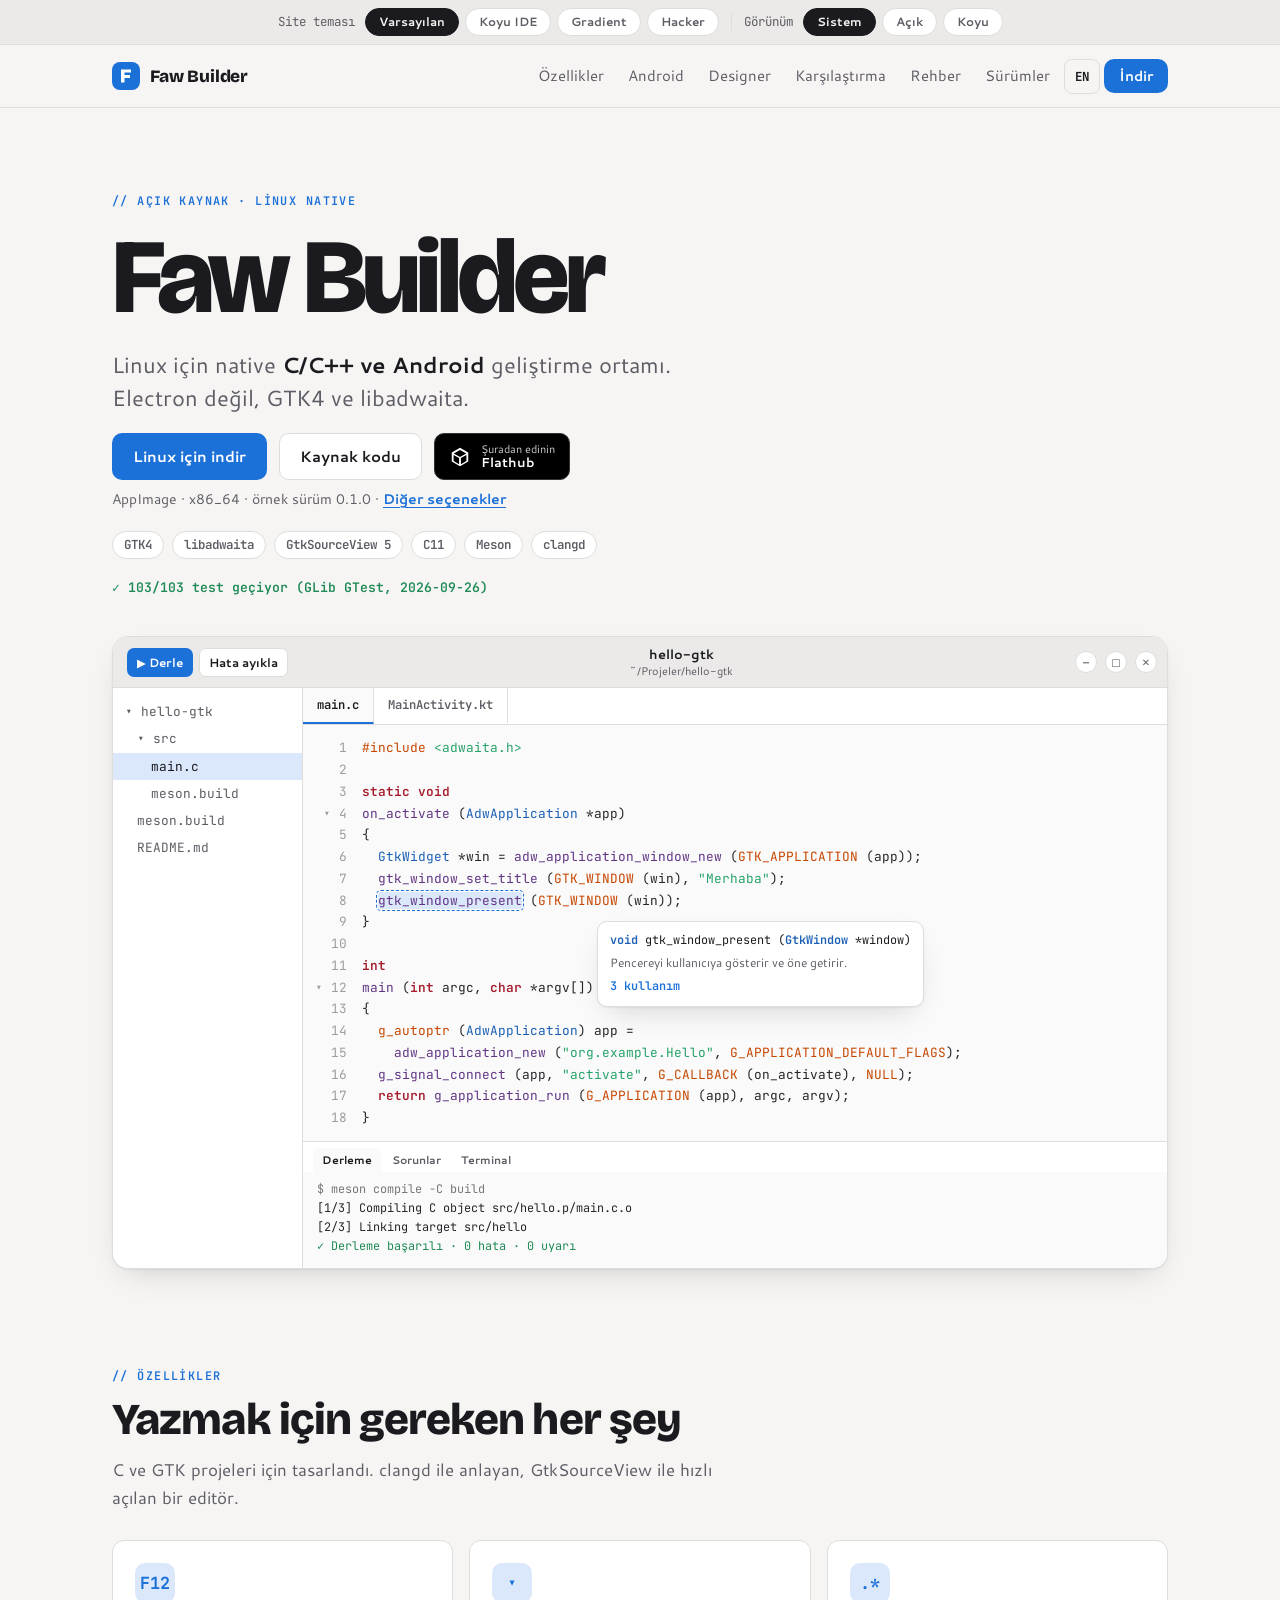
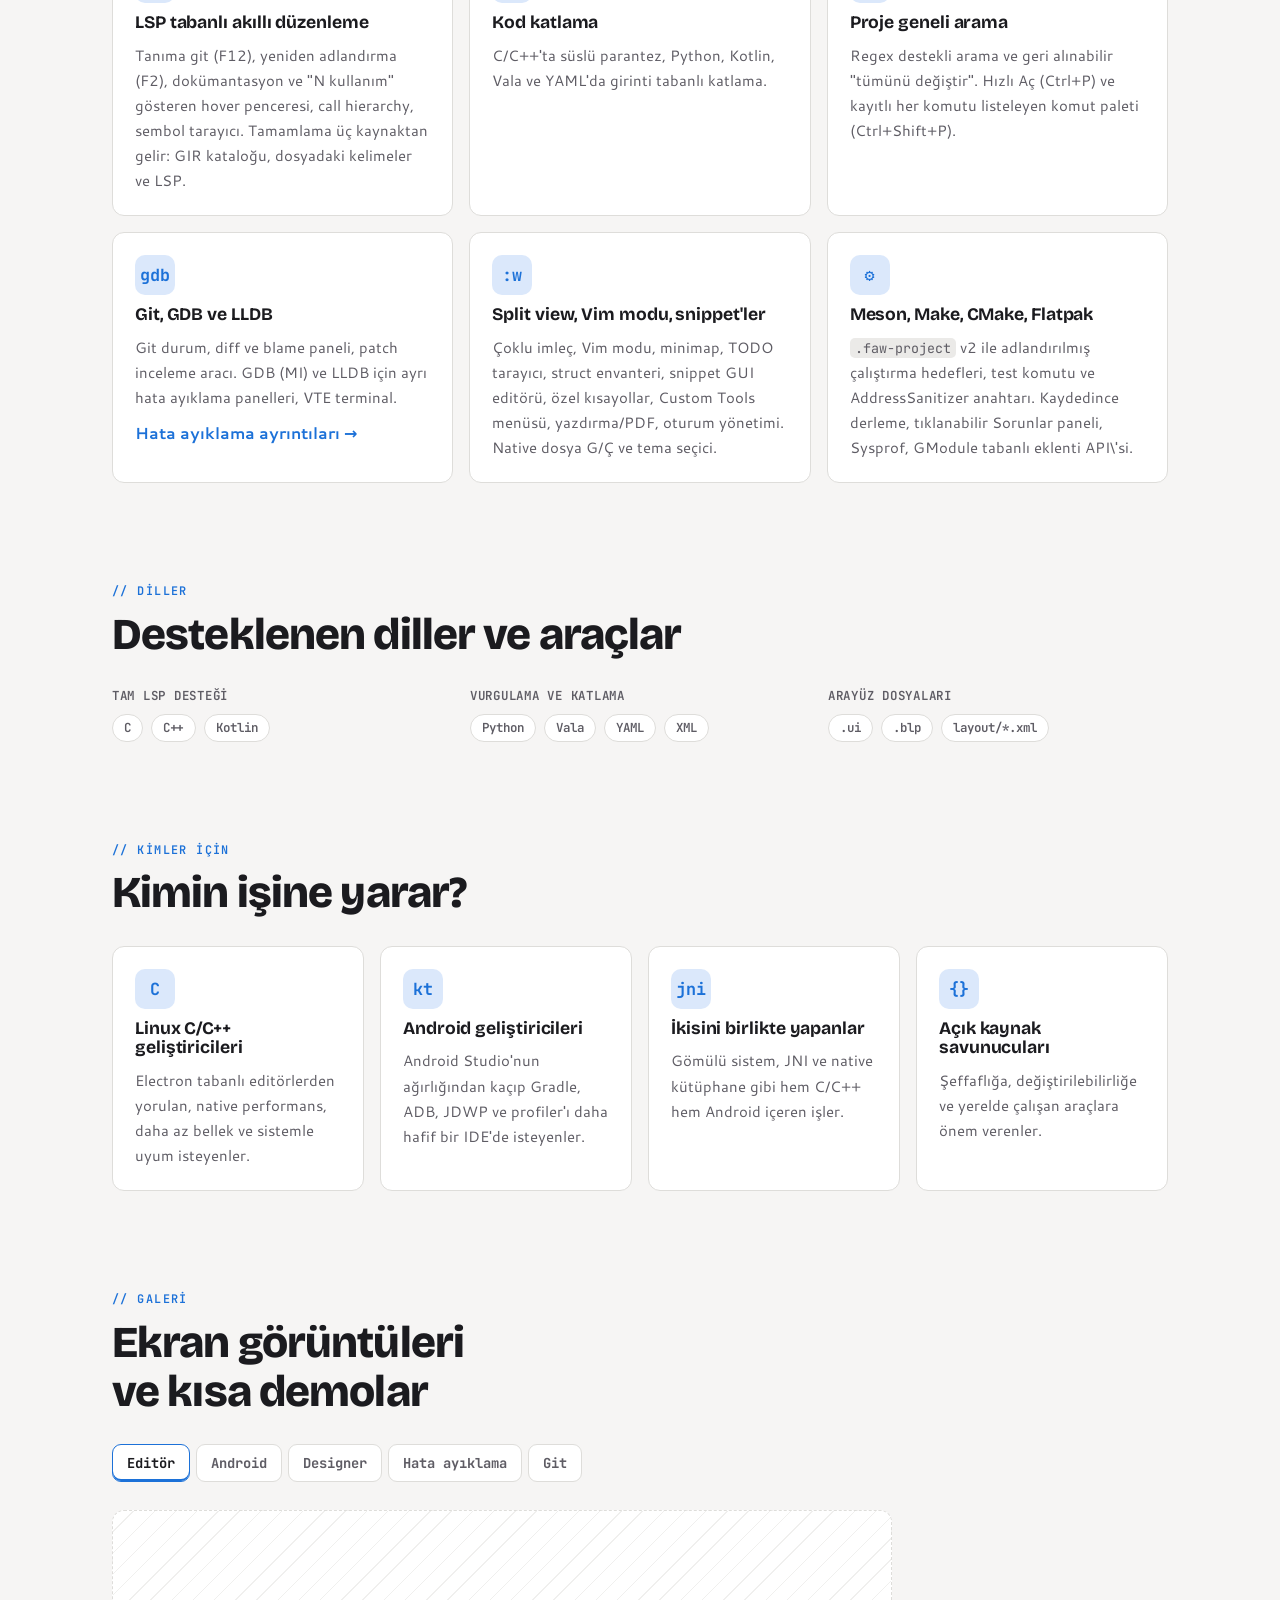
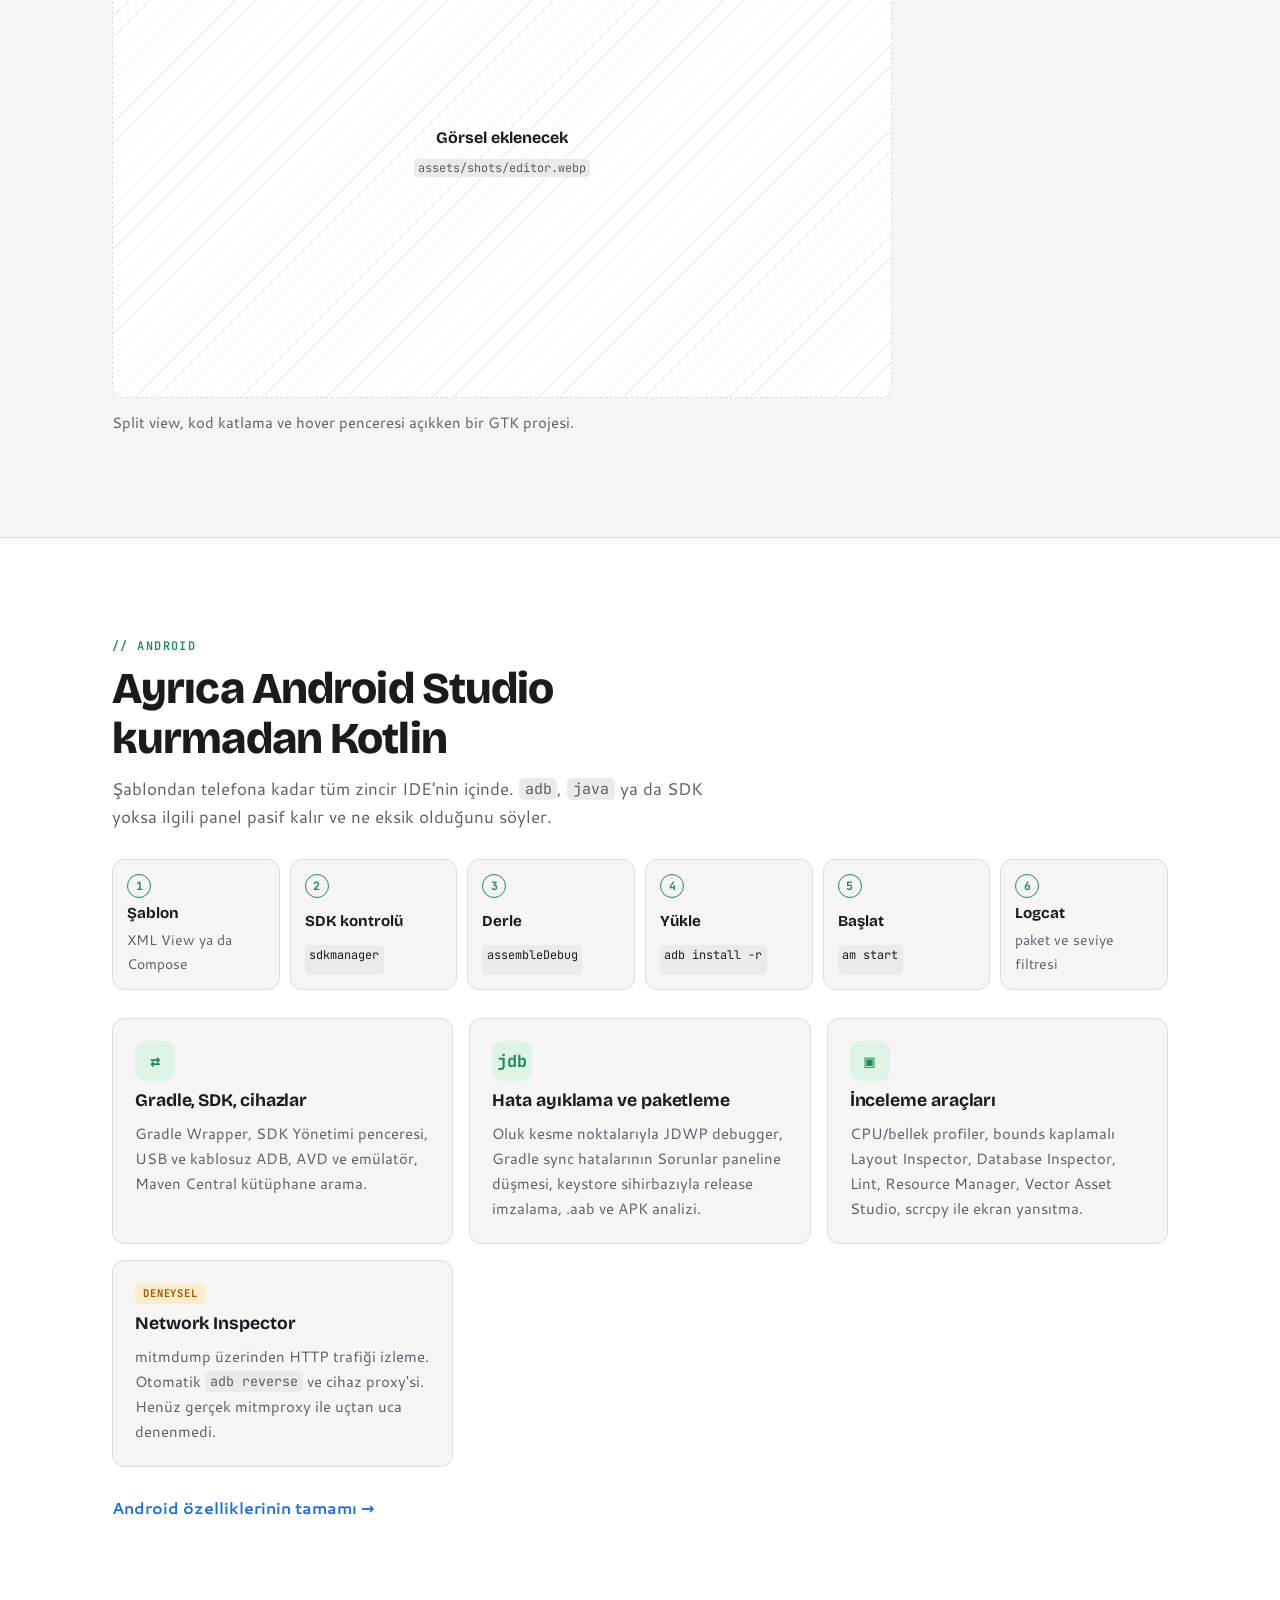
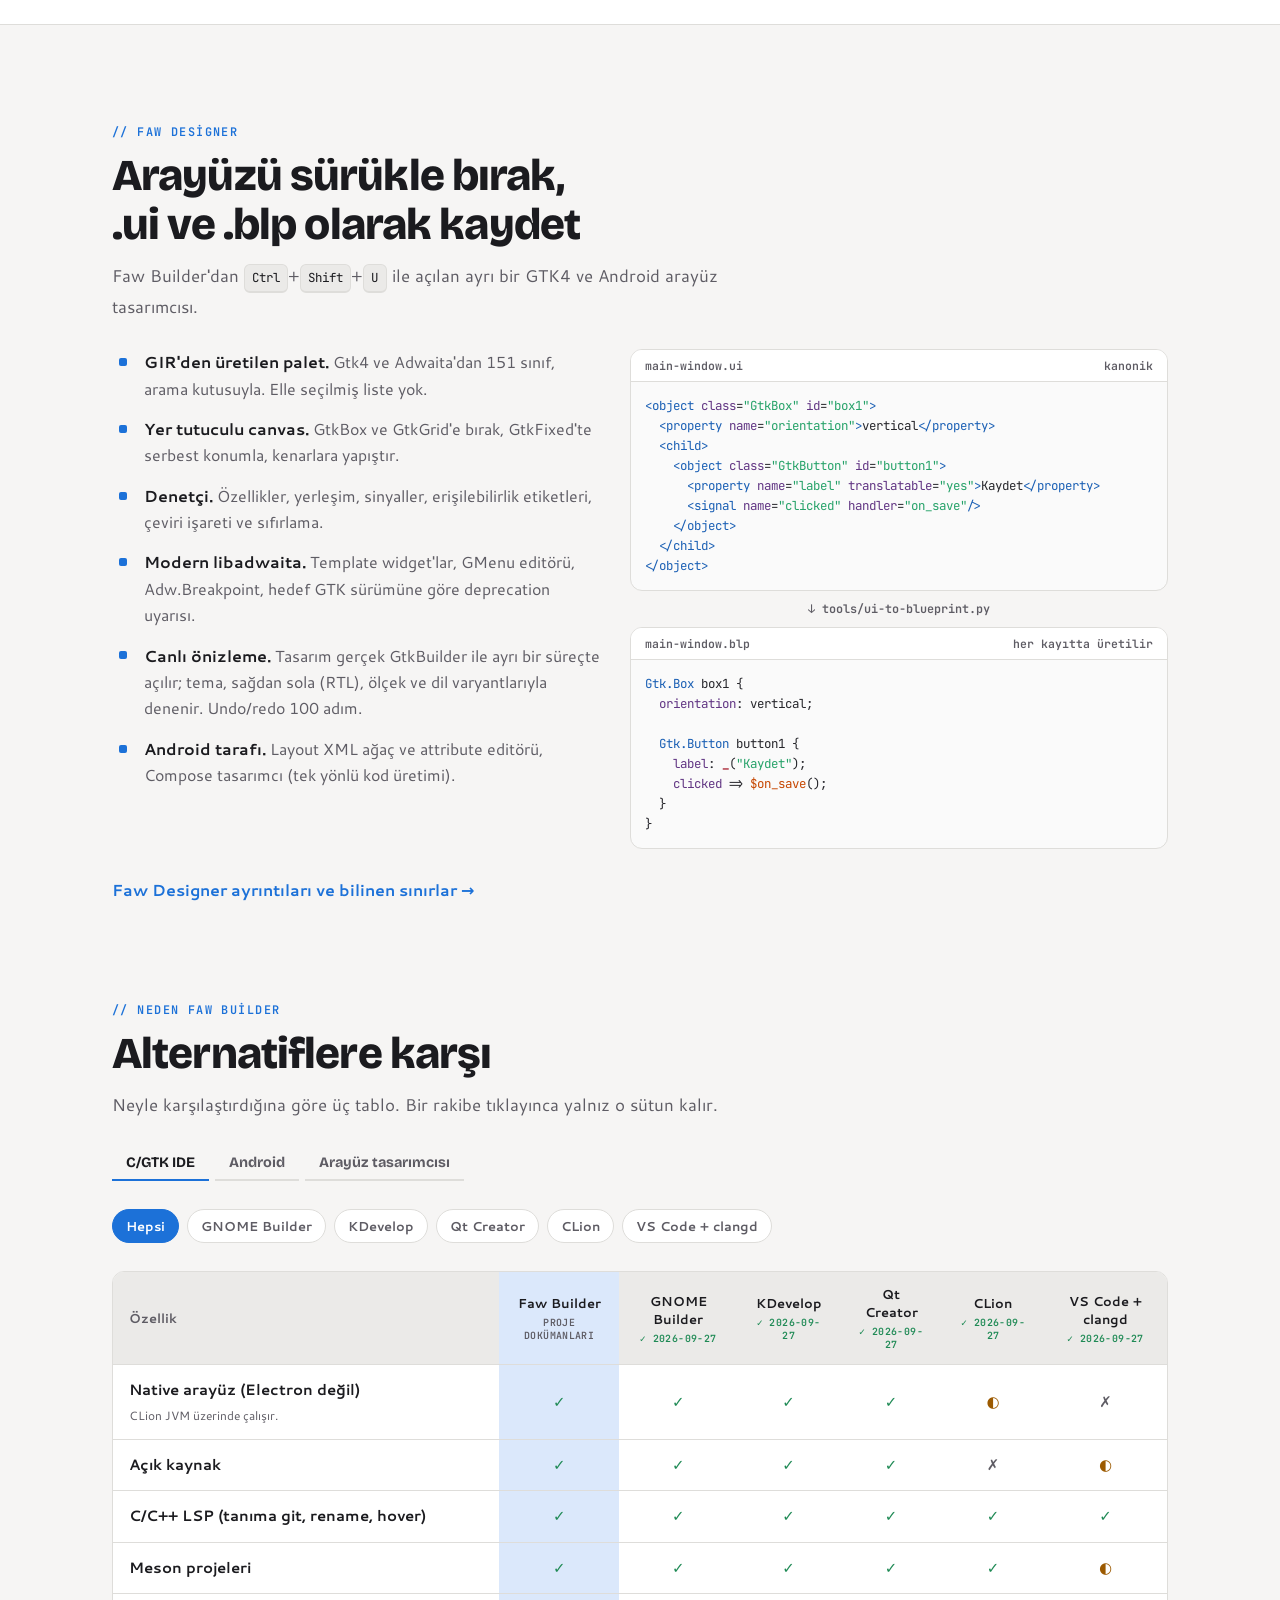
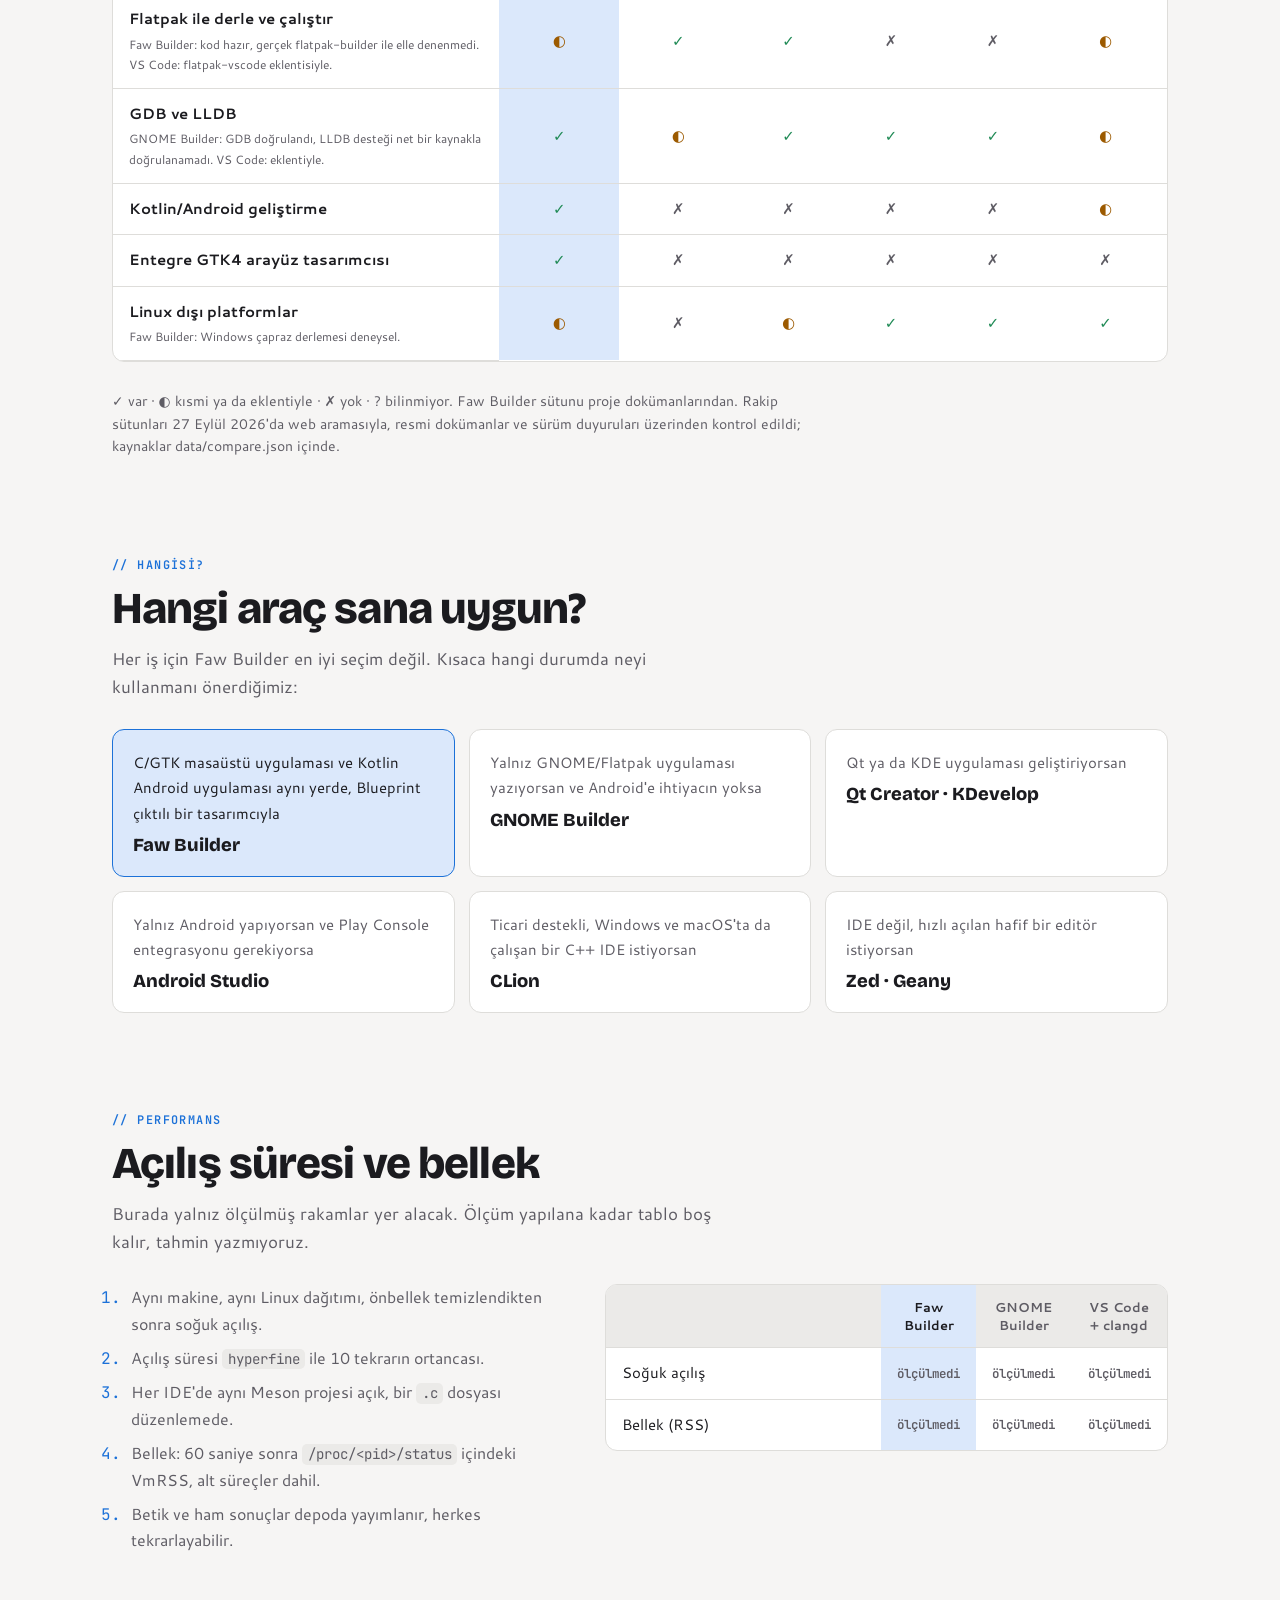
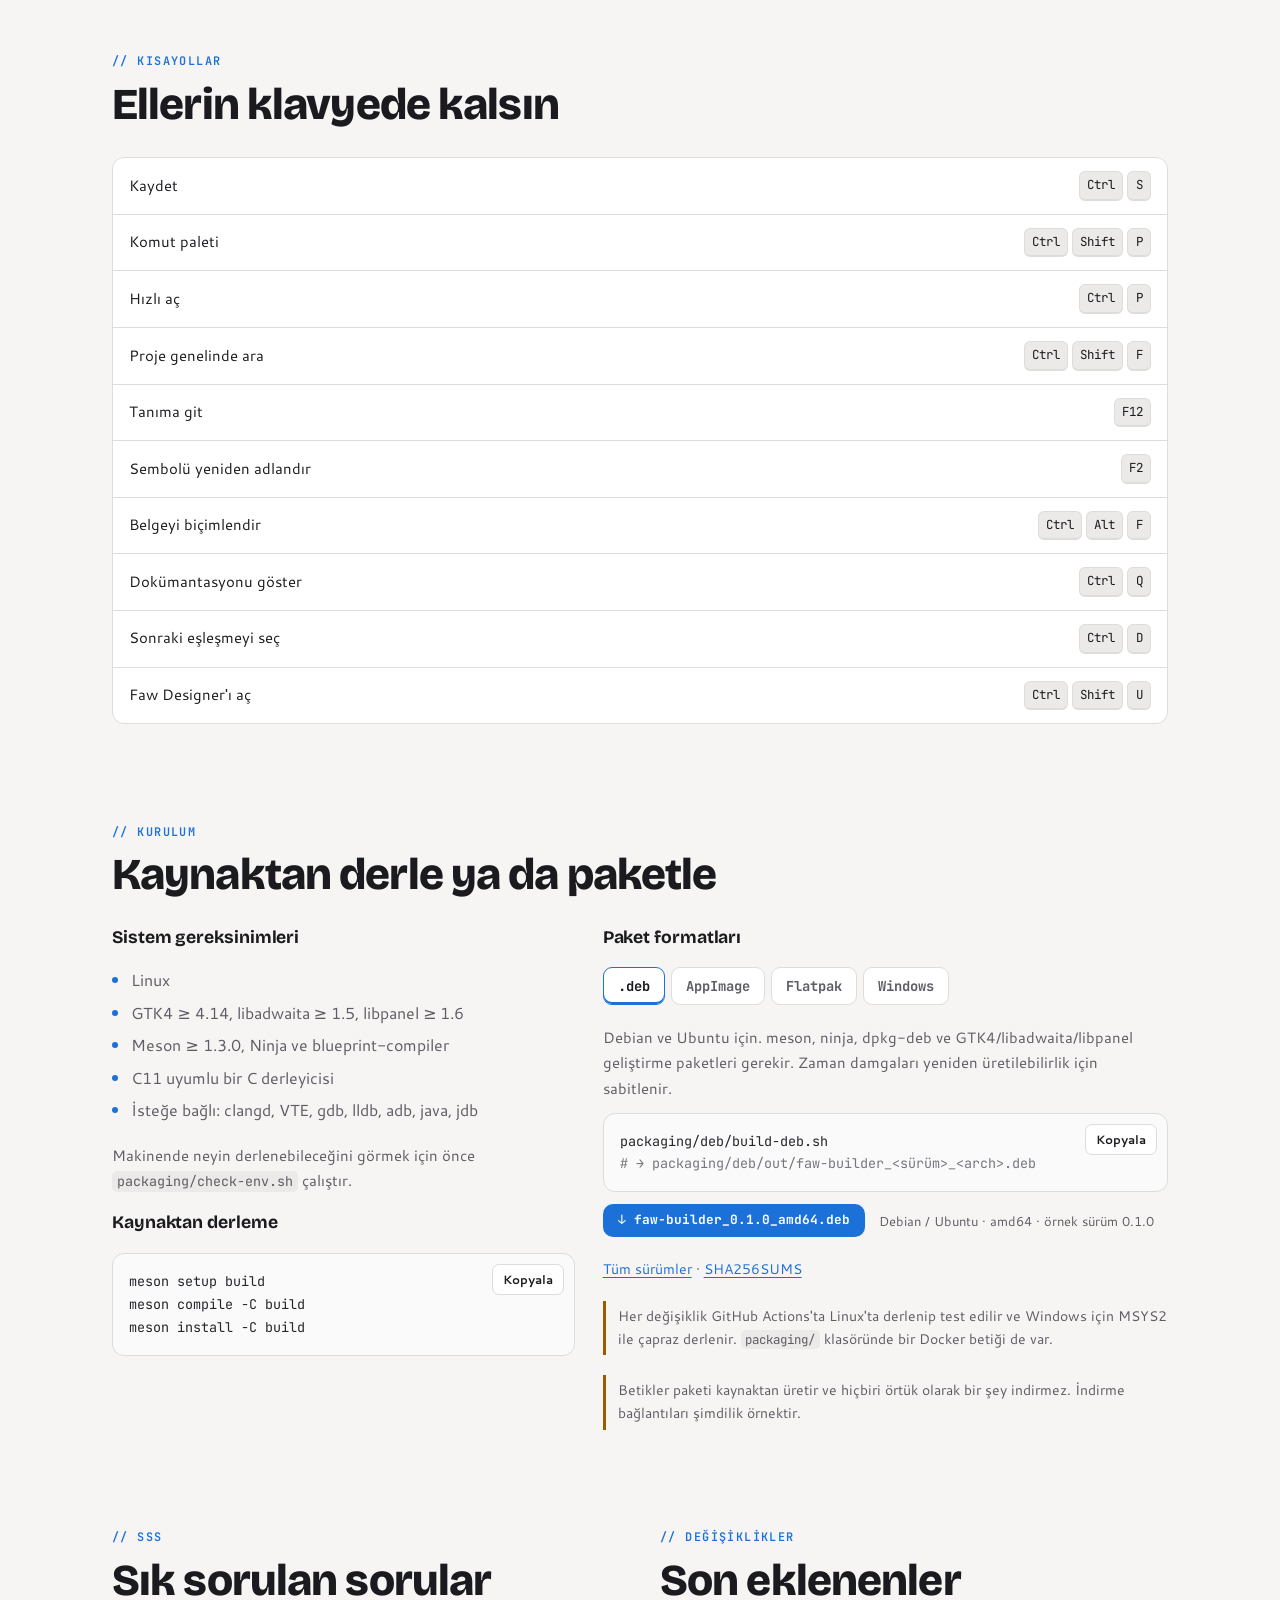
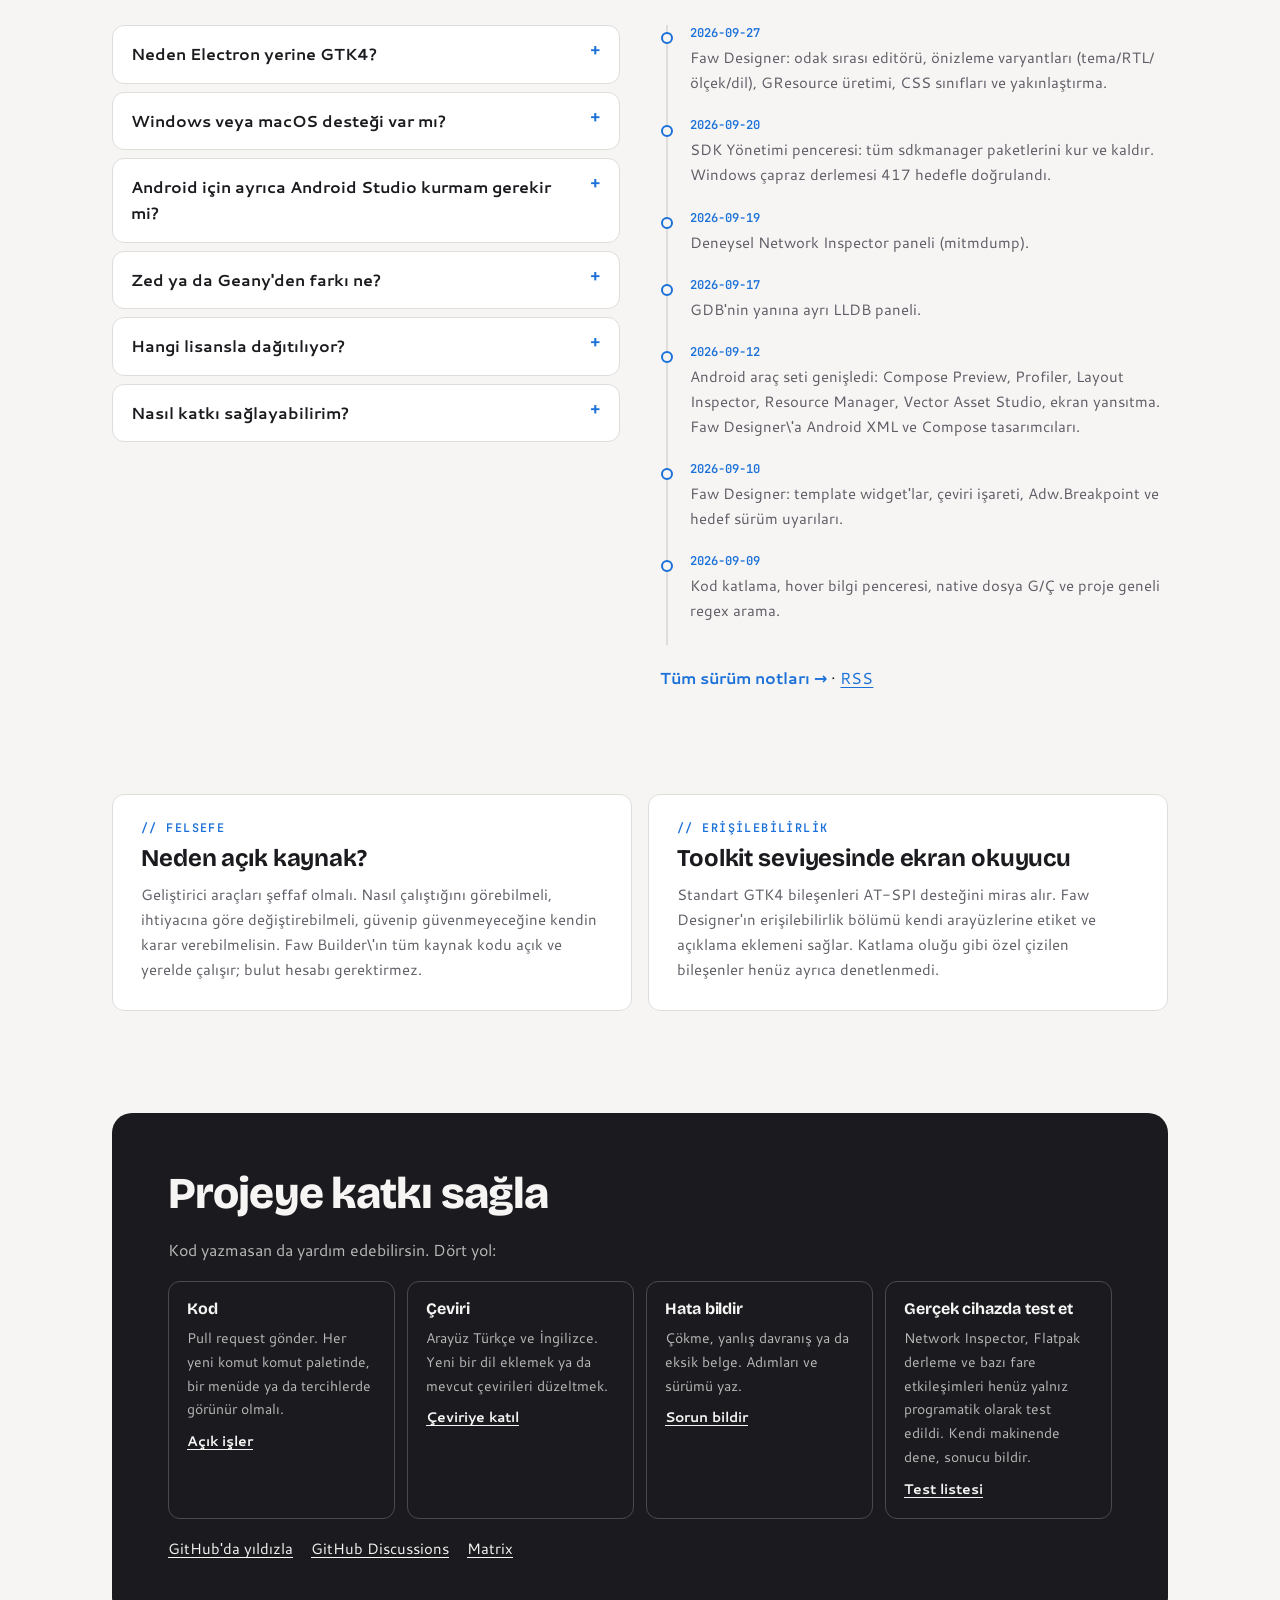
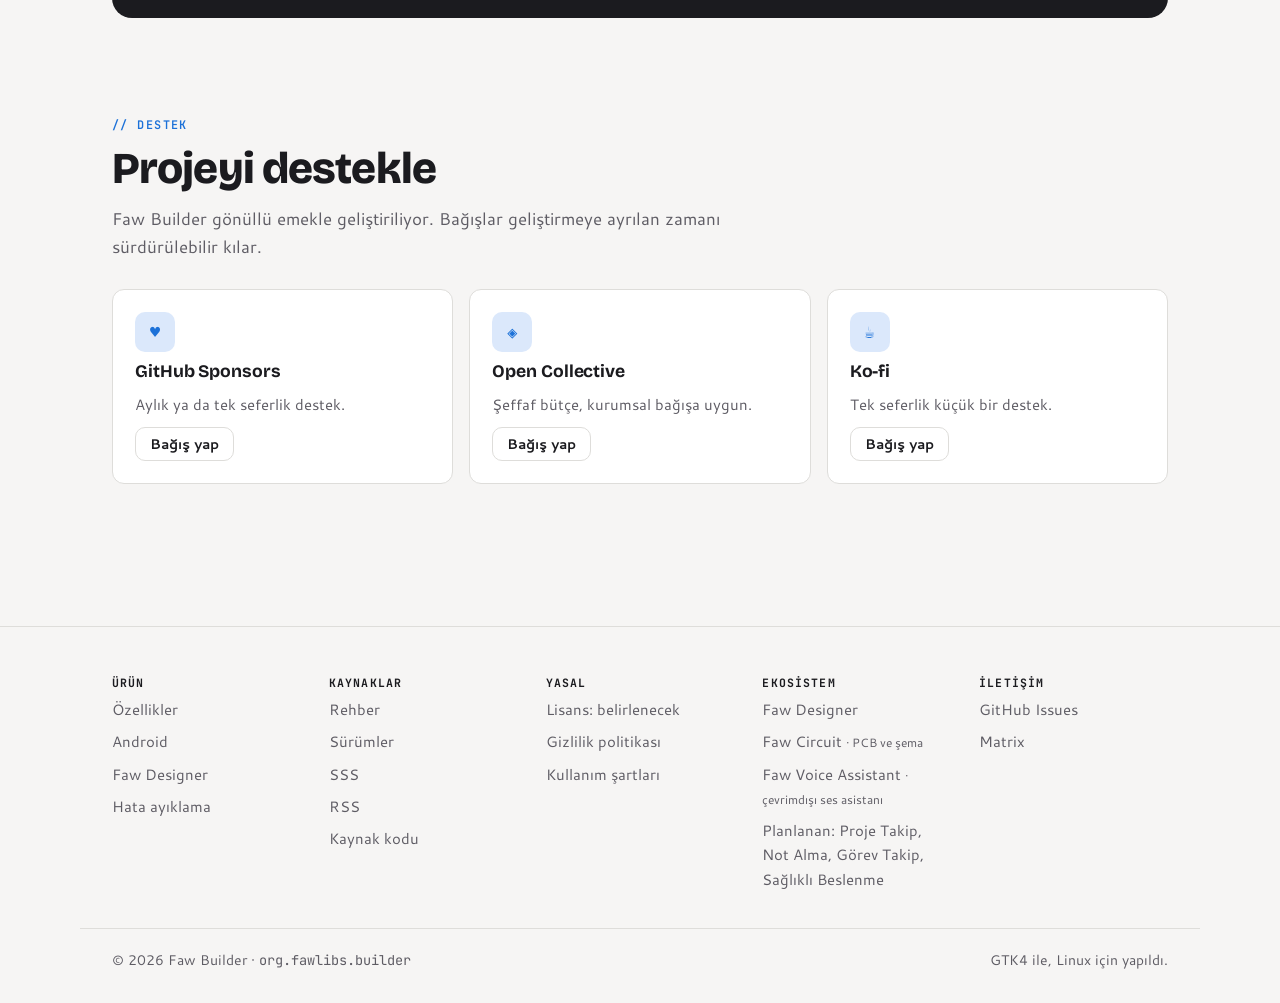
==== index.html @ 35a74926 "fix: apply the site theme from one place on every page Theme choice was applied at the end of each p" ====
<!DOCTYPE html>
<html lang="tr">
<head>
<meta charset="UTF-8">
<meta name="viewport" content="width=device-width, initial-scale=1.0, viewport-fit=cover">
<title>Faw Builder</title>
<meta name="description" data-i18n-attr="content:meta.description" content="Faw Builder, GTK4/libadwaita ile yazılmış native bir Linux C/C++ IDE'si. LSP tabanlı düzenleme, Git, debugger, görsel arayüz tasarımcısı ve Android geliştirme desteği.">
<meta property="og:title" content="Faw Builder">
<meta property="og:description" data-i18n-attr="content:meta.description" content="Faw Builder, GTK4/libadwaita ile yazılmış native bir Linux C/C++ IDE'si. LSP tabanlı düzenleme, Git, debugger, görsel arayüz tasarımcısı ve Android geliştirme desteği.">
<meta property="og:type" content="website">
<meta property="og:url" content="https://fawlibs.org/">
<!-- TODO: og-image.png (1200x630) fawlibs.org'a yüklenmeli -->
<meta property="og:image" content="https://fawlibs.org/og-image.png">
<meta name="twitter:card" content="summary_large_image">
<link rel="alternate" hreflang="tr" href="https://fawlibs.org/">
<link rel="alternate" type="application/rss+xml" title="Faw Builder sürümleri" href="feed.xml">
<link rel="alternate" hreflang="en" href="https://fawlibs.org/#en">
<meta name="theme-color" content="#f6f5f4" media="(prefers-color-scheme: light)">
<meta name="theme-color" content="#1d1d20" media="(prefers-color-scheme: dark)">
<link rel="icon" href="data:image/svg+xml,%3Csvg xmlns='http://www.w3.org/2000/svg' viewBox='0 0 32 32'%3E%3Crect width='32' height='32' rx='8' fill='%231c71d8'/%3E%3Cpath d='M10 8h13v4h-8.5v3.5H21v4h-6.5V25H10z' fill='%23fff'/%3E%3C/svg%3E">
<link rel="preconnect" href="https://fonts.googleapis.com">
<link rel="preconnect" href="https://fonts.gstatic.com" crossorigin>
<link rel="stylesheet" href="https://fonts.googleapis.com/css2?family=Bricolage+Grotesque:opsz,wght@12..96,500;12..96,700;12..96,800&family=Cantarell:wght@400;700&family=JetBrains+Mono:wght@400;600&display=swap">
<script type="application/ld+json">
{
  "@context": "https://schema.org",
  "@type": "SoftwareApplication",
  "name": "Faw Builder",
  "applicationCategory": "DeveloperApplication",
  "operatingSystem": "Linux",
  "description": "GTK4/libadwaita ile yazılmış native Linux C/C++ ve Android IDE'si.",
  "url": "https://fawlibs.org/",
  "softwareRequirements": "GTK4 >= 4.14, libadwaita >= 1.5, libpanel >= 1.6",
  "releaseNotes": "https://fawlibs.org/surumler.html",
  "offers": { "@type": "Offer", "price": "0", "priceCurrency": "USD" }
}
</script>
<link rel="stylesheet" href="assets/site.css">
<script src="assets/tema.js"></script>
</head>
<body>

<div class="theme-bar" role="group" aria-label="Site teması" data-i18n-attr="aria-label:theme.label">
  <span class="theme-bar-label" data-i18n="theme.label">Site teması</span>
  <button type="button" data-skin-sec="" aria-pressed="true" data-i18n="theme.default">Varsayılan</button>
  <button type="button" data-skin-sec="ide" aria-pressed="false" data-i18n="theme.ide">Koyu IDE</button>
  <button type="button" data-skin-sec="gradient" aria-pressed="false">Gradient</button>
  <button type="button" data-skin-sec="hacker" aria-pressed="false">Hacker</button>
  <span class="theme-bar-sep" aria-hidden="true"></span>
  <span class="theme-bar-label" data-i18n="theme.mode">Görünüm</span>
  <button type="button" data-mode-sec="" aria-pressed="true" data-i18n="theme.system">Sistem</button>
  <button type="button" data-mode-sec="light" aria-pressed="false" data-i18n="theme.light">Açık</button>
  <button type="button" data-mode-sec="dark" aria-pressed="false" data-i18n="theme.dark">Koyu</button>
</div>

<header class="site-header">
  <div class="wrap header-inner">
    <a class="brand" href="#top">
      <span class="brand-mark" aria-hidden="true"><svg viewBox="0 0 16 16"><path d="M3 1.5h10v3H6.5v2.5H12v3H6.5v4.5H3z" style="fill:var(--accent-ink)"/></svg></span>
      Faw Builder
    </a>
    <div class="header-tools">
      <button type="button" class="lang-toggle" data-lang-toggle aria-label="Switch language">EN</button>
      <button type="button" class="menu-toggle" id="menu-toggle" aria-expanded="false" aria-controls="site-nav" data-i18n="nav.menu">Menü</button>
    </div>
    <nav class="site-nav" id="site-nav" aria-label="Ana menü">
      <a href="#ozellikler" data-i18n="nav.features">Özellikler</a>
      <a href="android.html">Android</a>
      <a href="designer.html">Designer</a>
      <a href="#karsilastirma" data-i18n="nav.compare">Karşılaştırma</a>
      <a href="baslangic.html" data-i18n="nav.guide">Rehber</a>
      <a href="surumler.html" data-i18n="nav.releases">Sürümler</a>
      <button type="button" class="lang-toggle" data-lang-toggle aria-label="Switch language">EN</button>
      <a href="#kurulum" class="btn btn-primary btn-sm" data-i18n="hero.download">İndir</a>
    </nav>
  </div>
</header>

<nav class="side-toc" aria-label="Bölümler">
  <a href="#ozellikler" data-i18n="nav.features">Özellikler</a>
  <a href="#kimler" data-i18n="nav.audience">Kimler için</a>
  <a href="#galeri" data-i18n="nav.gallery">Galeri</a>
  <a href="#android">Android</a>
  <a href="#designer">Designer</a>
  <a href="#karsilastirma" data-i18n="nav.compare">Karşılaştırma</a>
  <a href="#hangisi" data-i18n="nav.fit">Hangisi?</a>
  <a href="#performans" data-i18n="nav.perf">Performans</a>
  <a href="#kisayollar" data-i18n="nav.shortcuts">Kısayollar</a>
  <a href="#kurulum" data-i18n="nav.install">Kurulum</a>
  <a href="#sss" data-i18n="nav.faq">SSS</a>
  <a href="#katki" data-i18n="nav.contribute">Katkı</a>
  <a href="#destek" data-i18n="nav.support">Destek</a>
</nav>

<main id="top">

  <!-- ───────── Hero ───────── -->
  <section class="wrap hero" aria-labelledby="hero-title">
    <div class="hero-copy">
      <span class="eyebrow" data-i18n="hero.eyebrow">Açık kaynak · Linux <span lang="en">native</span></span>
      <h1 id="hero-title">Faw Builder</h1>
      <p class="tagline" data-i18n="hero.tagline">Linux için native <strong>C/C++ ve Android</strong> geliştirme ortamı. Electron değil, GTK4 ve libadwaita.</p>
      <div class="os-cta">
        <div class="cta-row">
          <!-- İşletim sistemine göre site.js değiştirir; JS yoksa #kurulum'a gider -->
          <a href="#kurulum" class="btn btn-primary" id="os-download">İndir</a>
          <!-- TODO: GITHUB_URL -->
          <a href="#" class="btn btn-secondary" data-i18n="hero.source">Kaynak kodu</a>
          <!-- TODO: Örnek Flathub adresi; uygulama Flathub'a gönderilince doğrula -->
          <a class="flathub" href="https://flathub.org/apps/org.fawlibs.builder">
            <svg viewBox="0 0 24 24" aria-hidden="true"><path fill="#fff" d="M12 2 3 7v10l9 5 9-5V7zm0 2.3 6.8 3.8L12 11.9 5.2 8.1zM5 9.8l6 3.4v6.6l-6-3.4zm8 10v-6.6l6-3.4v6.6z"/></svg>
            <span><small data-i18n="hero.flathubSmall">Şuradan edinin</small>Flathub</span>
          </a>
        </div>
        <p class="os-hint"><span id="os-hint">AppImage · x86_64</span> · <a href="#kurulum" data-i18n="hero.other">Diğer seçenekler</a></p>
      </div>
      <ul class="chips" aria-label="Teknolojiler">
        <li class="chip">GTK4</li><li class="chip">libadwaita</li><li class="chip">GtkSourceView 5</li>
        <li class="chip">C11</li><li class="chip">Meson</li><li class="chip">clangd</li>
      </ul>
      <p class="hero-status"><span aria-hidden="true">✓</span> <span data-i18n="hero.tests">103/103 test geçiyor (GLib GTest, 2026-09-26)</span></p>
    </div>

    <div class="ide" role="figure" aria-label="Faw Builder editör penceresinin canlandırması" data-i18n-attr="aria-label:hero.ideLabel">
      <div class="ide-headerbar">
        <div class="ide-actions" aria-hidden="true"><span class="run" data-i18n="ide.build">▶ Derle</span><span data-i18n="ide.debug">Hata ayıkla</span></div>
        <div class="ide-title"><span id="ide-proj">hello-gtk</span><small id="ide-path">~/Projeler/hello-gtk</small></div>
        <div class="win-ctl" aria-hidden="true"><i>–</i><i>□</i><i>✕</i></div>
      </div>
      <div class="ide-body">
        <div class="ide-tree" aria-hidden="true" id="ide-tree"></div>
        <div class="ide-main">
          <div class="ide-tabs" role="tablist" aria-label="Açık dosyalar">
            <button class="ide-tab" role="tab" aria-selected="true" data-demo="c" id="demo-tab-c" aria-controls="ide-editor">main.c</button>
            <button class="ide-tab" role="tab" aria-selected="false" data-demo="kt" id="demo-tab-kt" aria-controls="ide-editor" tabindex="-1">MainActivity.kt</button>
          </div>
          <div class="ide-editor" id="ide-editor" role="tabpanel" aria-labelledby="demo-tab-c"></div>
          <div class="ide-panel">
            <div class="ide-panel-tabs" id="ide-panel-tabs" aria-hidden="true"></div>
            <pre id="ide-panel-out"></pre>
          </div>
        </div>
      </div>
    </div>
  </section>

  <!-- ───────── Özellikler ───────── -->
  <section id="ozellikler" class="wrap section">
    <div class="section-head">
      <span class="eyebrow" data-i18n="nav.features">Özellikler</span>
      <h2 data-i18n="features.title">Yazmak için gereken her şey</h2>
      <p class="section-intro" data-i18n="features.intro">C ve GTK projeleri için tasarlandı. clangd ile anlayan, GtkSourceView ile hızlı açılan bir editör.</p>
    </div>
    <div class="grid">
      <article class="card">
        <span class="glyph" aria-hidden="true">F12</span>
        <h3 data-i18n="features.lsp.title">LSP tabanlı akıllı düzenleme</h3>
        <p data-i18n="features.lsp.body">Tanıma git (F12), yeniden adlandırma (F2), dokümantasyon ve "N kullanım" gösteren hover penceresi, call hierarchy, sembol tarayıcı. Tamamlama üç kaynaktan gelir: GIR kataloğu, dosyadaki kelimeler ve LSP.</p>
      </article>
      <article class="card">
        <span class="glyph" aria-hidden="true">▾</span>
        <h3 data-i18n="features.folding.title">Kod katlama</h3>
        <p data-i18n="features.folding.body">C/C++'ta süslü parantez, Python, Kotlin, Vala ve YAML'da girinti tabanlı katlama.</p>
      </article>
      <article class="card">
        <span class="glyph" aria-hidden="true">.*</span>
        <h3 data-i18n="features.search.title">Proje geneli arama</h3>
        <p data-i18n="features.search.body">Regex destekli arama ve geri alınabilir "tümünü değiştir". Hızlı Aç (Ctrl+P) ve kayıtlı her komutu listeleyen komut paleti (Ctrl+Shift+P).</p>
      </article>
      <article class="card">
        <span class="glyph" aria-hidden="true">gdb</span>
        <h3 data-i18n="features.debug.title">Git, GDB ve LLDB</h3>
        <p data-i18n="features.debug.body">Git durum, diff ve blame paneli, patch inceleme aracı. GDB (MI) ve LLDB için ayrı hata ayıklama panelleri, VTE terminal.</p>
        <a class="more-link" href="debugger.html" data-i18n="more.debugger">Hata ayıklama ayrıntıları</a>

      </article>
      <article class="card">
        <span class="glyph" aria-hidden="true">:w</span>
        <h3 data-i18n="features.editor.title">Split view, Vim modu, snippet'ler</h3>
        <p data-i18n="features.editor.body">Çoklu imleç, Vim modu, minimap, TODO tarayıcı, struct envanteri, snippet GUI editörü, özel kısayollar, Custom Tools menüsü, yazdırma/PDF, oturum yönetimi. Native dosya G/Ç ve tema seçici.</p>
      </article>
      <article class="card">
        <span class="glyph" aria-hidden="true">⚙</span>
        <h3 data-i18n="features.build.title">Meson, Make, CMake, Flatpak</h3>
        <p data-i18n="features.build.body"><code>.faw-project</code> v2 ile adlandırılmış çalıştırma hedefleri, test komutu ve AddressSanitizer anahtarı. Kaydedince derleme, tıklanabilir Sorunlar paneli, Sysprof, GModule tabanlı eklenti API\'si.</p>
      </article>
    </div>
  </section>

  <!-- ───────── Diller ───────── -->
  <section id="diller" class="wrap section" style="padding-top:0">
    <div class="section-head">
      <span class="eyebrow" data-i18n="nav.languages">Diller</span>
      <h2 data-i18n="languages.title">Desteklenen diller ve araçlar</h2>
    </div>
    <div class="lang-row">
      <div class="lang-group">
        <h3 data-i18n="languages.lsp">Tam LSP desteği</h3>
        <ul class="chips"><li class="chip">C</li><li class="chip">C++</li><li class="chip">Kotlin</li></ul>
      </div>
      <div class="lang-group">
        <h3 data-i18n="languages.edit">Vurgulama ve katlama</h3>
        <ul class="chips"><li class="chip">Python</li><li class="chip">Vala</li><li class="chip">YAML</li><li class="chip">XML</li></ul>
      </div>
      <div class="lang-group">
        <h3 data-i18n="languages.ui">Arayüz dosyaları</h3>
        <ul class="chips"><li class="chip">.ui</li><li class="chip">.blp</li><li class="chip">layout/*.xml</li></ul>
      </div>
    </div>
  </section>

  <!-- ───────── Kimler için ───────── -->
  <section id="kimler" class="wrap section" style="padding-top:0">
    <div class="section-head">
      <span class="eyebrow" data-i18n="nav.audience">Kimler için</span>
      <h2 data-i18n="aud.title">Kimin işine yarar?</h2>
    </div>
    <div class="grid grid-4">
      <article class="card"><span class="glyph" aria-hidden="true">C</span><h3 data-i18n="aud.c.t">Linux C/C++ geliştiricileri</h3>
        <p data-i18n="aud.c.b">Electron tabanlı editörlerden yorulan, native performans, daha az bellek ve sistemle uyum isteyenler.</p></article>
      <article class="card"><span class="glyph" aria-hidden="true">kt</span><h3 data-i18n="aud.a.t">Android geliştiricileri</h3>
        <p data-i18n="aud.a.b">Android Studio'nun ağırlığından kaçıp Gradle, ADB, JDWP ve profiler'ı daha hafif bir IDE'de isteyenler.</p></article>
      <article class="card"><span class="glyph" aria-hidden="true">jni</span><h3 data-i18n="aud.x.t">İkisini birlikte yapanlar</h3>
        <p data-i18n="aud.x.b">Gömülü sistem, JNI ve native kütüphane gibi hem C/C++ hem Android içeren işler.</p></article>
      <article class="card"><span class="glyph" aria-hidden="true">{}</span><h3 data-i18n="aud.o.t">Açık kaynak savunucuları</h3>
        <p data-i18n="aud.o.b">Şeffaflığa, değiştirilebilirliğe ve yerelde çalışan araçlara önem verenler.</p></article>
    </div>
  </section>

  <!-- ───────── Galeri ───────── -->
  <section id="galeri" class="wrap section" style="padding-top:0">
    <div class="section-head">
      <span class="eyebrow" data-i18n="nav.gallery">Galeri</span>
      <h2 data-i18n="gallery.title">Ekran görüntüleri ve kısa demolar</h2>
    </div>
    <div class="tablist gallery-tabs" role="tablist" aria-label="Galeri" data-panels>
      <button role="tab" id="g-t1" aria-controls="g-p1" aria-selected="true" data-i18n="gallery.t1">Editör</button>
      <button role="tab" id="g-t2" aria-controls="g-p2" aria-selected="false" tabindex="-1">Android</button>
      <button role="tab" id="g-t3" aria-controls="g-p3" aria-selected="false" tabindex="-1">Designer</button>
      <button role="tab" id="g-t4" aria-controls="g-p4" aria-selected="false" tabindex="-1" data-i18n="gallery.t4">Hata ayıklama</button>
      <button role="tab" id="g-t5" aria-controls="g-p5" aria-selected="false" tabindex="-1">Git</button>
    </div>
    <!-- TODO: Her kareye gerçek ekran görüntüsü (WebP) ya da 5-10 sn'lik GIF/WebM ekle; dosya yolları kutuların içinde yazıyor -->
    <figure class="shot" role="tabpanel" id="g-p1" aria-labelledby="g-t1">
      <div class="shot-frame"><div><b data-i18n="gallery.pending">Görsel eklenecek</b><code>assets/shots/editor.webp</code></div></div>
      <figcaption data-i18n="gallery.c1">Split view, kod katlama ve hover penceresi açıkken bir GTK projesi.</figcaption>
    </figure>
    <figure class="shot" role="tabpanel" id="g-p2" aria-labelledby="g-t2" hidden>
      <div class="shot-frame"><div><b data-i18n="gallery.pending">Görsel eklenecek</b><code>assets/shots/android.webm</code></div></div>
      <figcaption data-i18n="gallery.c2">Derle, telefona yükle ve Logcat'te filtrele: tek akışta 10 saniyelik kayıt.</figcaption>
    </figure>
    <figure class="shot" role="tabpanel" id="g-p3" aria-labelledby="g-t3" hidden>
      <div class="shot-frame"><div><b data-i18n="gallery.pending">Görsel eklenecek</b><code>assets/shots/designer.webm</code></div></div>
      <figcaption data-i18n="gallery.c3">Paletten GtkGrid'e sürükle-bırak, ardından canlı önizleme penceresi.</figcaption>
    </figure>
    <figure class="shot" role="tabpanel" id="g-p4" aria-labelledby="g-t4" hidden>
      <div class="shot-frame"><div><b data-i18n="gallery.pending">Görsel eklenecek</b><code>assets/shots/debugger.webp</code></div></div>
      <figcaption data-i18n="gallery.c4">Oluktaki kesme noktasında duran GDB oturumu ve değişken paneli.</figcaption>
    </figure>
    <figure class="shot" role="tabpanel" id="g-p5" aria-labelledby="g-t5" hidden>
      <div class="shot-frame"><div><b data-i18n="gallery.pending">Görsel eklenecek</b><code>assets/shots/git.webp</code></div></div>
      <figcaption data-i18n="gallery.c5">Git durum paneli ve satır satır diff görünümü.</figcaption>
    </figure>
  </section>

  <!-- ───────── Android ───────── -->
  <section id="android" class="android">
    <div class="wrap section">
      <div class="section-head">
        <span class="eyebrow" lang="en">Android</span>
        <h2 data-i18n="android.title">Ayrıca Android Studio kurmadan Kotlin</h2>
        <p class="section-intro" data-i18n="android.intro">Şablondan telefona kadar tüm zincir IDE'nin içinde. <code>adb</code>, <code>java</code> ya da SDK yoksa ilgili panel pasif kalır ve ne eksik olduğunu söyler.</p>
      </div>
      <ol class="pipeline" aria-label="Android iş akışı">
        <li><b data-i18n="android.p1">Şablon</b><span class="pipeline-cap" data-i18n="android.p1c">XML View ya da Compose</span></li>
        <li><b data-i18n="android.p2">SDK kontrolü</b><code>sdkmanager</code></li>
        <li><b data-i18n="android.p3">Derle</b><code>assembleDebug</code></li>
        <li><b data-i18n="android.p4">Yükle</b><code>adb install -r</code></li>
        <li><b data-i18n="android.p5">Başlat</b><code>am start</code></li>
        <li><b>Logcat</b><span class="pipeline-cap" data-i18n="android.p6c">paket ve seviye filtresi</span></li>
      </ol>
      <div class="grid">
        <article class="card">
          <span class="glyph" aria-hidden="true">⇄</span>
          <h3 data-i18n="android.c1.title">Gradle, SDK, cihazlar</h3>
          <p data-i18n="android.c1.body">Gradle Wrapper, SDK Yönetimi penceresi, USB ve kablosuz ADB, AVD ve emülatör, Maven Central kütüphane arama.</p>
        </article>
        <article class="card">
          <span class="glyph" aria-hidden="true">jdb</span>
          <h3 data-i18n="android.c2.title">Hata ayıklama ve paketleme</h3>
          <p data-i18n="android.c2.body">Oluk kesme noktalarıyla JDWP debugger, Gradle sync hatalarının Sorunlar paneline düşmesi, keystore sihirbazıyla release imzalama, .aab ve APK analizi.</p>
        </article>
        <article class="card">
          <span class="glyph" aria-hidden="true">▣</span>
          <h3 data-i18n="android.c3.title">İnceleme araçları</h3>
          <p data-i18n="android.c3.body">CPU/bellek profiler, bounds kaplamalı Layout Inspector, Database Inspector, Lint, Resource Manager, Vector Asset Studio, scrcpy ile ekran yansıtma.</p>
        </article>
        <article class="card">
          <span class="badge badge-exp" data-i18n="badge.exp">Deneysel</span>
          <h3>Network Inspector</h3>
          <p data-i18n="android.c4.body">mitmdump üzerinden HTTP trafiği izleme. Otomatik <code>adb reverse</code> ve cihaz proxy'si. Henüz gerçek mitmproxy ile uçtan uca denenmedi.</p>
        </article>
      </div>
      <a class="more-link" href="android.html" data-i18n="more.android">Android özelliklerinin tamamı</a>
    </div>
  </section>

  <!-- ───────── Faw Designer ───────── -->
  <section id="designer" class="wrap section">
    <div class="section-head">
      <span class="eyebrow">Faw Designer</span>
      <h2 data-i18n="designer.title">Arayüzü sürükle bırak, .ui ve .blp olarak kaydet</h2>
      <p class="section-intro" data-i18n="designer.intro">Faw Builder'dan <kbd>Ctrl</kbd>+<kbd>Shift</kbd>+<kbd>U</kbd> ile açılan ayrı bir GTK4 ve Android arayüz tasarımcısı.</p>
    </div>
    <div class="designer-split">
      <ul class="feat-list">
        <li><span data-i18n="designer.f1"><b>GIR'den üretilen palet.</b> Gtk4 ve Adwaita'dan 151 sınıf, arama kutusuyla. Elle seçilmiş liste yok.</span></li>
        <li><span data-i18n="designer.f2"><b>Yer tutuculu canvas.</b> GtkBox ve GtkGrid'e bırak, GtkFixed'te serbest konumla, kenarlara yapıştır.</span></li>
        <li><span data-i18n="designer.f3"><b>Denetçi.</b> Özellikler, yerleşim, sinyaller, erişilebilirlik etiketleri, çeviri işareti ve sıfırlama.</span></li>
        <li><span data-i18n="designer.f4"><b>Modern libadwaita.</b> Template widget'lar, GMenu editörü, Adw.Breakpoint, hedef GTK sürümüne göre deprecation uyarısı.</span></li>
        <li><span data-i18n="designer.f5"><b>Canlı önizleme.</b> Tasarım gerçek GtkBuilder ile ayrı bir süreçte açılır; tema, sağdan sola (RTL), ölçek ve dil varyantlarıyla denenir. Undo/redo 100 adım.</span></li>
        <li><span data-i18n="designer.f6"><b>Android tarafı.</b> Layout XML ağaç ve attribute editörü, Compose tasarımcı (tek yönlü kod üretimi).</span></li>
      </ul>
      <div class="convert">
        <div class="code-card">
          <header><span>main-window.ui</span><span data-i18n="designer.canon">kanonik</span></header>
<pre><span class="t">&lt;object</span> <span class="f">class</span>=<span class="s">"GtkBox"</span> <span class="f">id</span>=<span class="s">"box1"</span><span class="t">&gt;</span>
  <span class="t">&lt;property</span> <span class="f">name</span>=<span class="s">"orientation"</span><span class="t">&gt;</span>vertical<span class="t">&lt;/property&gt;</span>
  <span class="t">&lt;child&gt;</span>
    <span class="t">&lt;object</span> <span class="f">class</span>=<span class="s">"GtkButton"</span> <span class="f">id</span>=<span class="s">"button1"</span><span class="t">&gt;</span>
      <span class="t">&lt;property</span> <span class="f">name</span>=<span class="s">"label"</span> <span class="f">translatable</span>=<span class="s">"yes"</span><span class="t">&gt;</span>Kaydet<span class="t">&lt;/property&gt;</span>
      <span class="t">&lt;signal</span> <span class="f">name</span>=<span class="s">"clicked"</span> <span class="f">handler</span>=<span class="s">"on_save"</span><span class="t">/&gt;</span>
    <span class="t">&lt;/object&gt;</span>
  <span class="t">&lt;/child&gt;</span>
<span class="t">&lt;/object&gt;</span></pre>
        </div>
        <span class="arrow" aria-hidden="true">↓ tools/ui-to-blueprint.py</span>
        <div class="code-card">
          <header><span>main-window.blp</span><span data-i18n="designer.auto">her kayıtta üretilir</span></header>
<pre><span class="t">Gtk.Box</span> box1 {
  <span class="f">orientation</span>: vertical;

  <span class="t">Gtk.Button</span> button1 {
    <span class="f">label</span>: <span class="k">_</span>(<span class="s">"Kaydet"</span>);
    <span class="f">clicked</span> =&gt; <span class="m">$on_save</span>();
  }
}</pre>
        </div>
      </div>
    </div>
    <a class="more-link" href="designer.html" data-i18n="more.designer">Faw Designer ayrıntıları ve bilinen sınırlar</a>
  </section>

  <!-- ───────── Karşılaştırma ───────── -->
  <section id="karsilastirma" class="wrap section" style="padding-top:0">
    <div class="section-head">
      <span class="eyebrow" data-i18n="compare.eyebrow">Neden Faw Builder</span>
      <h2 data-i18n="compare.title">Alternatiflere karşı</h2>
      <p class="section-intro" data-i18n="compare.intro">Neyle karşılaştırdığına göre üç tablo. Bir rakibe tıklayınca yalnız o sütun kalır.</p>
    </div>
    <div class="cmp-tabs" id="cmp-tabs" role="tablist" aria-label="Karşılaştırma tablosu"></div>
    <div class="cmp-filter" id="cmp-filter" role="group" aria-label="Rakip" data-i18n-attr="aria-label:compare.filterLabel"></div>
    <!-- Veri: data/compare.json. Rakip hücresini doğrulayınca o sütunun "checked" alanına tarihi yaz. -->
    <div class="table-wrap" id="cmp-host" data-src="data/compare.json" aria-live="polite"></div>
    <p class="table-note" id="cmp-note"></p>
  </section>

  <!-- ───────── Hangisi sana uygun ───────── -->
  <section id="hangisi" class="wrap section" style="padding-top:0">
    <div class="section-head">
      <span class="eyebrow" data-i18n="nav.fit">Hangisi?</span>
      <h2 data-i18n="fit.title">Hangi araç sana uygun?</h2>
      <p class="section-intro" data-i18n="fit.intro">Her iş için Faw Builder en iyi seçim değil. Kısaca hangi durumda neyi kullanmanı önerdiğimiz:</p>
    </div>
    <div class="fit-grid">
      <div class="fit us"><p class="if" data-i18n="fit.us">C/GTK masaüstü uygulaması ve Kotlin Android uygulaması aynı yerde, Blueprint çıktılı bir tasarımcıyla</p><p class="pick">Faw Builder</p></div>
      <div class="fit"><p class="if" data-i18n="fit.builder">Yalnız GNOME/Flatpak uygulaması yazıyorsan ve Android'e ihtiyacın yoksa</p><p class="pick">GNOME Builder</p></div>
      <div class="fit"><p class="if" data-i18n="fit.qt">Qt ya da KDE uygulaması geliştiriyorsan</p><p class="pick">Qt Creator · KDevelop</p></div>
      <div class="fit"><p class="if" data-i18n="fit.as">Yalnız Android yapıyorsan ve Play Console entegrasyonu gerekiyorsa</p><p class="pick">Android Studio</p></div>
      <div class="fit"><p class="if" data-i18n="fit.clion">Ticari destekli, Windows ve macOS'ta da çalışan bir C++ IDE istiyorsan</p><p class="pick">CLion</p></div>
      <div class="fit"><p class="if" data-i18n="fit.light">IDE değil, hızlı açılan hafif bir editör istiyorsan</p><p class="pick">Zed · Geany</p></div>
    </div>
  </section>

  <!-- ───────── Performans ───────── -->
  <section id="performans" class="wrap section" style="padding-top:0">
    <div class="section-head">
      <span class="eyebrow" data-i18n="nav.perf">Performans</span>
      <h2 data-i18n="perf.title">Açılış süresi ve bellek</h2>
      <p class="section-intro" data-i18n="perf.intro">Burada yalnız ölçülmüş rakamlar yer alacak. Ölçüm yapılana kadar tablo boş kalır, tahmin yazmıyoruz.</p>
    </div>
    <div class="perf-grid">
      <ol class="method">
        <li data-i18n="perf.m1">Aynı makine, aynı Linux dağıtımı, önbellek temizlendikten sonra soğuk açılış.</li>
        <li data-i18n="perf.m2">Açılış süresi <code>hyperfine</code> ile 10 tekrarın ortancası.</li>
        <li data-i18n="perf.m3">Her IDE'de aynı Meson projesi açık, bir <code>.c</code> dosyası düzenlemede.</li>
        <li data-i18n="perf.m4">Bellek: 60 saniye sonra <code>/proc/&lt;pid&gt;/status</code> içindeki VmRSS, alt süreçler dahil.</li>
        <li data-i18n="perf.m5">Betik ve ham sonuçlar depoda yayımlanır, herkes tekrarlayabilir.</li>
      </ol>
      <div class="table-wrap">
        <table>
          <caption class="sr-only" data-i18n="perf.title">Açılış süresi ve bellek</caption>
          <!-- TODO: Ölçüm yapılınca doldur -->
          <thead><tr><th></th><th class="v col-us">Faw Builder</th><th class="v">GNOME Builder</th><th class="v">VS Code + clangd</th></tr></thead>
          <tbody>
            <tr><td data-i18n="perf.r1">Soğuk açılış</td><td class="v col-us pending" data-i18n="perf.na">ölçülmedi</td><td class="v pending" data-i18n="perf.na">ölçülmedi</td><td class="v pending" data-i18n="perf.na">ölçülmedi</td></tr>
            <tr><td data-i18n="perf.r2">Bellek (RSS)</td><td class="v col-us pending" data-i18n="perf.na">ölçülmedi</td><td class="v pending" data-i18n="perf.na">ölçülmedi</td><td class="v pending" data-i18n="perf.na">ölçülmedi</td></tr>
          </tbody>
        </table>
      </div>
    </div>
  </section>

  <!-- ───────── Kısayollar ───────── -->
  <section id="kisayollar" class="wrap section" style="padding-top:0">
    <div class="section-head">
      <span class="eyebrow" data-i18n="nav.shortcuts">Kısayollar</span>
      <h2 data-i18n="shortcuts.title">Ellerin klavyede kalsın</h2>
    </div>
    <div class="table-wrap shortcuts">
      <table>
        <caption class="sr-only" data-i18n="nav.shortcuts">Kısayollar</caption>
        <tbody>
          <tr><td data-i18n="sc.save">Kaydet</td><td><kbd>Ctrl</kbd> <kbd>S</kbd></td></tr>
          <tr><td data-i18n="sc.palette">Komut paleti</td><td><kbd>Ctrl</kbd> <kbd>Shift</kbd> <kbd>P</kbd></td></tr>
          <tr><td data-i18n="sc.quick">Hızlı aç</td><td><kbd>Ctrl</kbd> <kbd>P</kbd></td></tr>
          <tr><td data-i18n="sc.search">Proje genelinde ara</td><td><kbd>Ctrl</kbd> <kbd>Shift</kbd> <kbd>F</kbd></td></tr>
          <tr><td data-i18n="sc.goto">Tanıma git</td><td><kbd>F12</kbd></td></tr>
          <tr><td data-i18n="sc.rename">Sembolü yeniden adlandır</td><td><kbd>F2</kbd></td></tr>
          <tr><td data-i18n="sc.format">Belgeyi biçimlendir</td><td><kbd>Ctrl</kbd> <kbd>Alt</kbd> <kbd>F</kbd></td></tr>
          <tr><td data-i18n="sc.doc">Dokümantasyonu göster</td><td><kbd>Ctrl</kbd> <kbd>Q</kbd></td></tr>
          <tr><td data-i18n="sc.next">Sonraki eşleşmeyi seç</td><td><kbd>Ctrl</kbd> <kbd>D</kbd></td></tr>
          <tr><td data-i18n="sc.designer">Faw Designer'ı aç</td><td><kbd>Ctrl</kbd> <kbd>Shift</kbd> <kbd>U</kbd></td></tr>
        </tbody>
      </table>
    </div>
  </section>

  <!-- ───────── Kurulum ───────── -->
  <section id="kurulum" class="wrap section" style="padding-top:0">
    <div class="section-head">
      <span class="eyebrow" data-i18n="nav.install">Kurulum</span>
      <h2 data-i18n="install.title">Kaynaktan derle ya da paketle</h2>
    </div>
    <div class="install-grid">
      <div class="stack">
        <h3 data-i18n="install.req">Sistem gereksinimleri</h3>
        <ul class="req-list">
          <li>Linux</li>
          <li>GTK4 ≥ 4.14, libadwaita ≥ 1.5, libpanel ≥ 1.6</li>
          <li data-i18n="install.meson">Meson ≥ 1.3.0, Ninja ve blueprint-compiler</li>
          <li data-i18n="install.cc">C11 uyumlu bir C derleyicisi</li>
          <li data-i18n="install.opt">İsteğe bağlı: clangd, VTE, gdb, lldb, adb, java, jdb</li>
        </ul>
        <p class="section-intro" style="font-size:.95rem" data-i18n="install.check">Makinende neyin derlenebileceğini görmek için önce <code>packaging/check-env.sh</code> çalıştır.</p>
        <h3 data-i18n="install.build">Kaynaktan derleme</h3>
        <div class="code-block">
<pre id="cmd-src">meson setup build
meson compile -C build
meson install -C build</pre>
          <button type="button" class="copy-btn" data-copy="cmd-src" data-i18n="install.copy">Kopyala</button>
        </div>
      </div>
      <div class="tabs stack">
        <h3 data-i18n="install.pkg">Paket formatları</h3>
        <div class="tablist" role="tablist" aria-label="Paket formatları" data-panels>
          <button role="tab" id="t-deb" aria-selected="true" aria-controls="p-deb">.deb</button>
          <button role="tab" id="t-app" aria-selected="false" aria-controls="p-app" tabindex="-1">AppImage</button>
          <button role="tab" id="t-flat" aria-selected="false" aria-controls="p-flat" tabindex="-1">Flatpak</button>
          <button role="tab" id="t-win" aria-selected="false" aria-controls="p-win" tabindex="-1">Windows</button>
        </div>
        <div class="tabpanel" role="tabpanel" id="p-deb" aria-labelledby="t-deb">
          <p data-i18n="install.deb">Debian ve Ubuntu için. meson, ninja, dpkg-deb ve GTK4/libadwaita/libpanel geliştirme paketleri gerekir. Zaman damgaları yeniden üretilebilirlik için sabitlenir.</p>
          <div class="code-block"><pre id="cmd-deb">packaging/deb/build-deb.sh
<span class="c"># → packaging/deb/out/faw-builder_&lt;sürüm&gt;_&lt;arch&gt;.deb</span></pre>
            <button type="button" class="copy-btn" data-copy="cmd-deb" data-i18n="install.copy">Kopyala</button></div>
          <div class="dl-row">
            <a class="btn btn-primary btn-sm" href="https://fawlibs.org/download/faw-builder_0.1.0_amd64.deb"><span aria-hidden="true">↓</span> faw-builder_0.1.0_amd64.deb</a>
            <span class="dl-meta">Debian / Ubuntu · amd64 · <span data-i18n="install.sample">örnek sürüm</span> 0.1.0</span>
          </div>
        </div>
        <div class="tabpanel" role="tabpanel" id="p-app" aria-labelledby="t-app" hidden>
          <p data-i18n="install.app">Dağıtımdan bağımsız tek dosya. <code>linuxdeploy</code> ve <code>appimagetool</code> PATH'te olmalı. Betik bunları kendisi indirmez. <code>linuxdeploy-plugin-gtk</code> önerilir.</p>
          <div class="code-block"><pre id="cmd-app">packaging/appimage/build-appimage.sh
<span class="c"># → FawBuilder-&lt;sürüm&gt;-x86_64.AppImage</span></pre>
            <button type="button" class="copy-btn" data-copy="cmd-app" data-i18n="install.copy">Kopyala</button></div>
          <div class="dl-row">
            <a class="btn btn-primary btn-sm" href="https://fawlibs.org/download/FawBuilder-0.1.0-x86_64.AppImage"><span aria-hidden="true">↓</span> FawBuilder-0.1.0-x86_64.AppImage</a>
            <span class="dl-meta">x86_64 · <span data-i18n="install.sample">örnek sürüm</span> 0.1.0</span>
          </div>
        </div>
        <div class="tabpanel" role="tabpanel" id="p-flat" aria-labelledby="t-flat" hidden>
          <p data-i18n="install.flat">GNOME 46 runtime ve SDK gerekir. Manifest sırasıyla blueprint-compiler, libpanel ve faw-builder'ı derler.</p>
          <div class="code-block"><pre id="cmd-flat">flatpak install flathub org.gnome.Platform//46 org.gnome.Sdk//46
packaging/flatpak/build-flatpak.sh</pre>
            <button type="button" class="copy-btn" data-copy="cmd-flat" data-i18n="install.copy">Kopyala</button></div>
          <div class="dl-row">
            <a class="btn btn-primary btn-sm" href="https://fawlibs.org/download/org.fawlibs.builder.flatpak"><span aria-hidden="true">↓</span> org.fawlibs.builder.flatpak</a>
            <span class="dl-meta">GNOME 46 runtime · <span data-i18n="install.sample">örnek sürüm</span> 0.1.0</span>
          </div>
        </div>
        <div class="tabpanel" role="tabpanel" id="p-win" aria-labelledby="t-win" hidden>
          <span class="badge badge-exp" data-i18n="badge.exp">Deneysel</span>
          <p data-i18n="install.win">MinGW-w64 ile çapraz derleme. 417 hedefin tamamı derleniyor ve .exe Wine altında çalışıyor. GTK DLL'lerini yanına elle koymak gerekir.</p>
          <div class="code-block"><pre id="cmd-win">packaging/windows/fetch-mingw-gtk4-stack.py
packaging/windows/build-mingw.sh</pre>
            <button type="button" class="copy-btn" data-copy="cmd-win" data-i18n="install.copy">Kopyala</button></div>
          <div class="dl-row">
            <a class="btn btn-primary btn-sm" href="https://fawlibs.org/download/faw-builder-0.1.0-win64.zip"><span aria-hidden="true">↓</span> faw-builder-0.1.0-win64.zip</a>
            <span class="dl-meta">Windows 10+ · x64 · <span data-i18n="install.sample">örnek sürüm</span> 0.1.0</span>
          </div>
        </div>
        <!-- TODO: Örnek indirme linkleri. Gerçek sürüm yayımlanınca dosya adlarını ve sürüm numarasını güncelle. -->
        <p class="dl-all"><a href="https://fawlibs.org/download/" data-i18n="install.all">Tüm sürümler</a> · <a href="https://fawlibs.org/download/SHA256SUMS">SHA256SUMS</a></p>
        <p class="note" data-i18n="install.ci">Her değişiklik GitHub Actions'ta Linux'ta derlenip test edilir ve Windows için MSYS2 ile çapraz derlenir. <code>packaging/</code> klasöründe bir Docker betiği de var.</p>
        <p class="note" data-i18n="install.note">Betikler paketi kaynaktan üretir ve hiçbiri örtük olarak bir şey indirmez. İndirme bağlantıları şimdilik örnektir.</p>
      </div>
    </div>
  </section>

  <!-- ───────── SSS + değişiklikler ───────── -->
  <section id="sss" class="wrap section" style="padding-top:0">
    <div class="two-col">
      <div class="stack">
        <div class="section-head">
          <span class="eyebrow" data-i18n="nav.faq">SSS</span>
          <h2 data-i18n="faq.title">Sık sorulan sorular</h2>
        </div>
        <div class="faq-list">
          <details><summary data-i18n="faq.q1">Neden Electron yerine GTK4?</summary>
            <p data-i18n="faq.a1">Native GTK4 ve libadwaita daha az bellek ve CPU kullanır, GNOME masaüstüyle görsel ve işlevsel olarak uyumlu çalışır. Yanında ayrı bir Chromium taşımaz.</p></details>
          <details><summary data-i18n="faq.q2">Windows veya macOS desteği var mı?</summary>
            <p data-i18n="faq.a2">Hedef platform Linux. macOS desteği yok. Windows için deneysel bir MinGW-w64 çapraz derleme betiği var. Çıkan .exe GTK DLL'leri elle eklenmeden çalışmaz.</p></details>
          <details><summary data-i18n="faq.q3">Android için ayrıca Android Studio kurmam gerekir mi?</summary>
            <p data-i18n="faq.a3">Hayır. Gradle, SDK/AVD yönetimi, ADB, JDWP debugger ve profiler IDE'nin içinde. SDK yoksa "SDK Kur" düğmesi cmdline-tools'u indirip temel paketleri kurar.</p></details>
          <details><summary data-i18n="faq.q6">Zed ya da Geany'den farkı ne?</summary>
            <p data-i18n="faq.a6">Zed ve Geany hızlı, hafif editörler. Faw Builder bir IDE: derleme sistemleri, debugger, Android araç zinciri ve görsel arayüz tasarımcısı içinde gelir. Yalnız dosya düzenleyeceksen onlar daha hafif kalır.</p></details>
          <details><summary data-i18n="faq.q4">Hangi lisansla dağıtılıyor?</summary>
            <p data-i18n="faq.a4">Lisans bilgisi yakında burada olacak.</p><!-- TODO: LICENSE --></details>
          <details><summary data-i18n="faq.q5">Nasıl katkı sağlayabilirim?</summary>
            <p data-i18n="faq.a5">GitHub'da issue açabilir ya da pull request gönderebilirsin. Aşağıdaki bağlantılar oraya gider.</p></details>
        </div>
      </div>
      <div id="changelog" class="stack">
        <div class="section-head">
          <span class="eyebrow" data-i18n="changelog.eyebrow">Değişiklikler</span>
          <h2 data-i18n="changelog.title">Son eklenenler</h2>
        </div>
        <ol class="timeline" reversed>
          <li><time datetime="2026-09-27">2026-09-27</time><span data-i18n="log.6">Faw Designer: odak sırası editörü, önizleme varyantları (tema/RTL/ölçek/dil), GResource üretimi, CSS sınıfları ve yakınlaştırma.</span></li>
          <li><time datetime="2026-09-20">2026-09-20</time><span data-i18n="log.5">SDK Yönetimi penceresi: tüm sdkmanager paketlerini kur ve kaldır. Windows çapraz derlemesi 417 hedefle doğrulandı.</span></li>
          <li><time datetime="2026-09-19">2026-09-19</time><span data-i18n="log.4">Deneysel Network Inspector paneli (mitmdump).</span></li>
          <li><time datetime="2026-09-17">2026-09-17</time><span data-i18n="log.3">GDB'nin yanına ayrı LLDB paneli.</span></li>
          <li><time datetime="2026-09-12">2026-09-12</time><span data-i18n="log.2">Android araç seti genişledi: Compose Preview, Profiler, Layout Inspector, Resource Manager, Vector Asset Studio, ekran yansıtma. Faw Designer\'a Android XML ve Compose tasarımcıları.</span></li>
          <li><time datetime="2026-09-10">2026-09-10</time><span data-i18n="log.1">Faw Designer: template widget'lar, çeviri işareti, Adw.Breakpoint ve hedef sürüm uyarıları.</span></li>
          <li><time datetime="2026-09-09">2026-09-09</time><span data-i18n="log.0">Kod katlama, hover bilgi penceresi, native dosya G/Ç ve proje geneli regex arama.</span></li>
        </ol>
        <p><a class="more-link" href="surumler.html" data-i18n="more.releases">Tüm sürüm notları</a> · <a href="feed.xml">RSS</a></p>
      </div>
    </div>
  </section>

  <!-- ───────── Felsefe + erişilebilirlik ───────── -->
  <section id="felsefe" class="wrap section" style="padding-top:0">
    <div class="values">
      <article class="card">
        <span class="eyebrow" data-i18n="nav.philosophy">Felsefe</span>
        <h3 style="font-size:1.5rem" data-i18n="philo.title">Neden açık kaynak?</h3>
        <p data-i18n="philo.body">Geliştirici araçları şeffaf olmalı. Nasıl çalıştığını görebilmeli, ihtiyacına göre değiştirebilmeli, güvenip güvenmeyeceğine kendin karar verebilmelisin. Faw Builder\'ın tüm kaynak kodu açık ve yerelde çalışır; bulut hesabı gerektirmez.</p>
      </article>
      <article class="card" id="erisilebilirlik">
        <span class="eyebrow" data-i18n="a11y.eyebrow">Erişilebilirlik</span>
        <h3 style="font-size:1.5rem" data-i18n="a11y.title">Toolkit seviyesinde ekran okuyucu</h3>
        <p data-i18n="a11y.body">Standart GTK4 bileşenleri AT-SPI desteğini miras alır. Faw Designer'ın erişilebilirlik bölümü kendi arayüzlerine etiket ve açıklama eklemeni sağlar. Katlama oluğu gibi özel çizilen bileşenler henüz ayrıca denetlenmedi.</p>
      </article>
    </div>
  </section>

  <!-- ───────── Katkı ───────── -->
  <section id="katki" class="wrap section" style="padding-top:0">
    <div class="cta-band">
      <h2 data-i18n="gh.title">Projeye katkı sağla</h2>
      <p data-i18n="contrib.intro">Kod yazmasan da yardım edebilirsin. Dört yol:</p>
      <div class="contrib-grid">
        <div class="contrib"><h3 data-i18n="contrib.code.t">Kod</h3><p data-i18n="contrib.code.b">Pull request gönder. Her yeni komut komut paletinde, bir menüde ya da tercihlerde görünür olmalı.</p>
          <!-- TODO: GITHUB_URL/pulls --><a href="#" data-i18n="contrib.code.a">Açık işler</a></div>
        <div class="contrib"><h3 data-i18n="contrib.tr.t">Çeviri</h3><p data-i18n="contrib.tr.b">Arayüz Türkçe ve İngilizce. Yeni bir dil eklemek ya da mevcut çevirileri düzeltmek.</p>
          <!-- TODO: çeviri platformu URL --><a href="#" data-i18n="contrib.tr.a">Çeviriye katıl</a></div>
        <div class="contrib"><h3 data-i18n="contrib.bug.t">Hata bildir</h3><p data-i18n="contrib.bug.b">Çökme, yanlış davranış ya da eksik belge. Adımları ve sürümü yaz.</p>
          <!-- TODO: GITHUB_ISSUES_URL --><a href="#" data-i18n="gh.issue">Sorun bildir</a></div>
        <div class="contrib"><h3 data-i18n="contrib.test.t">Gerçek cihazda test et</h3><p data-i18n="contrib.test.b">Network Inspector, Flatpak derleme ve bazı fare etkileşimleri henüz yalnız programatik olarak test edildi. Kendi makinende dene, sonucu bildir.</p>
          <!-- TODO: test issue şablonu URL --><a href="#" data-i18n="contrib.test.a">Test listesi</a></div>
      </div>
      <div class="cta-links">
        <!-- TODO: GITHUB_URL --><a href="#" data-i18n="gh.star">GitHub'da yıldızla</a>
        <!-- TODO: GITHUB_DISCUSSIONS_URL --><a href="#">GitHub Discussions</a>
        <!-- TODO: MATRIX_URL --><a href="#">Matrix</a>
      </div>
    </div>
  </section>

  <!-- ───────── Destek ───────── -->
  <section id="destek" class="wrap section" style="padding-top:0">
    <div class="section-head">
      <span class="eyebrow" data-i18n="nav.support">Destek</span>
      <h2 data-i18n="donate.title">Projeyi destekle</h2>
      <p class="section-intro" data-i18n="donate.intro">Faw Builder gönüllü emekle geliştiriliyor. Bağışlar geliştirmeye ayrılan zamanı sürdürülebilir kılar.</p>
    </div>
    <div class="grid donate-grid">
      <article class="card"><span class="glyph" aria-hidden="true">♥</span><h3>GitHub Sponsors</h3>
        <p data-i18n="donate.gh">Aylık ya da tek seferlik destek.</p>
        <!-- TODO: GITHUB_SPONSORS_URL --><a href="#" class="btn btn-secondary btn-sm" data-i18n="donate.cta">Bağış yap</a></article>
      <article class="card"><span class="glyph" aria-hidden="true">◈</span><h3>Open Collective</h3>
        <p data-i18n="donate.oc">Şeffaf bütçe, kurumsal bağışa uygun.</p>
        <!-- TODO: OPENCOLLECTIVE_URL --><a href="#" class="btn btn-secondary btn-sm" data-i18n="donate.cta">Bağış yap</a></article>
      <article class="card"><span class="glyph" aria-hidden="true">☕</span><h3>Ko-fi</h3>
        <p data-i18n="donate.kofi">Tek seferlik küçük bir destek.</p>
        <!-- TODO: KOFI_URL --><a href="#" class="btn btn-secondary btn-sm" data-i18n="donate.cta">Bağış yap</a></article>
    </div>
  </section>
</main>

<footer class="site-footer">
  <div class="wrap footer-grid">
    <div class="footer-col"><span class="footer-heading" data-i18n="footer.product">Ürün</span>
      <a href="index.html#ozellikler" data-i18n="nav.features">Özellikler</a><a href="android.html">Android</a><a href="designer.html">Faw Designer</a><a href="debugger.html" data-i18n="nav.debugger">Hata ayıklama</a></div>
    <div class="footer-col"><span class="footer-heading" data-i18n="footer.res">Kaynaklar</span>
      <a href="baslangic.html" data-i18n="nav.guide">Rehber</a><a href="surumler.html" data-i18n="nav.releases">Sürümler</a><a href="index.html#sss" data-i18n="nav.faq">SSS</a><a href="feed.xml">RSS</a>
      <!-- TODO: GITHUB_URL --><a href="#" data-i18n="hero.source">Kaynak kodu</a></div>
    <div class="footer-col"><span class="footer-heading" data-i18n="footer.legal">Yasal</span>
      <!-- TODO: LICENSE --><span style="color:var(--muted)" data-i18n="footer.license">Lisans: belirlenecek</span>
      <!-- TODO: PRIVACY_URL --><a href="#" data-i18n="footer.privacy">Gizlilik politikası</a>
      <!-- TODO: TERMS_URL --><a href="#" data-i18n="footer.terms">Kullanım şartları</a></div>
    <div class="footer-col"><span class="footer-heading" data-i18n="footer.eco">Ekosistem</span>
      <a href="designer.html">Faw Designer</a>
      <span class="footer-muted">Faw Circuit <small data-i18n="footer.circuit">· PCB ve şema</small></span>
      <span class="footer-muted">Faw Voice Assistant <small data-i18n="footer.voice">· çevrimdışı ses asistanı</small></span>
      <span class="footer-muted" data-i18n="footer.planned">Planlanan: Proje Takip, Not Alma, Görev Takip, Sağlıklı Beslenme</span></div>
    <div class="footer-col"><span class="footer-heading" data-i18n="footer.contact">İletişim</span>
      <!-- TODO: CONTACT --><a href="#">GitHub Issues</a><a href="#">Matrix</a></div>
  </div>
  <div class="wrap footer-bottom">
    <span>© 2026 Faw Builder · <span style="font-family:var(--f-mono)">org.fawlibs.builder</span></span>
    <span data-i18n="footer.made">GTK4 ile, Linux için yapıldı.</span>
  </div>
</footer>

<script src="assets/site.js"></script>
</body>
</html>
---- assets/site.css ----
/* ───────── Tokens: Varsayılan (açık) ───────── */
:root{
  --ground:#f6f5f4; --surface:#ffffff; --surface-2:#ebeae8; --ink:#1b1b1f; --muted:#5e5c64;
  --line:#deddda; --accent:#1c71d8; --accent-ink:#ffffff; --accent-soft:#dbe8fb;
  --droid:#1f8a55; --droid-soft:#dcf3e6; --warn:#9c5a00; --warn-soft:#fdeccc;
  --code-bg:#fafafa; --code-ink:#26262b; --c-kw:#a51d2d; --c-ty:#1a5fb4; --c-fn:#613583;
  --c-st:#26a269; --c-cm:#77767b; --c-mc:#c64600;
  --title-fill:linear-gradient(var(--ink),var(--ink));
  --f-display:"Bricolage Grotesque",ui-sans-serif,system-ui,sans-serif;
  --f-body:"Cantarell","Noto Sans",ui-sans-serif,system-ui,sans-serif;
  --f-mono:"JetBrains Mono",ui-monospace,"DejaVu Sans Mono",monospace;
  --radius:12px; --shadow:0 1px 2px rgb(0 0 0 / .06),0 12px 32px -12px rgb(0 0 0 / .18);
}
@media (prefers-color-scheme: dark){
  :root:not([data-theme="light"]):not([data-mode="light"]){
    color-scheme:dark;
    --ground:#1d1d20; --surface:#26262a; --surface-2:#303035; --ink:#f2f2f3; --muted:#a3a1aa;
    --line:#3a3a40; --accent:#78aeed; --accent-ink:#0d1b2e; --accent-soft:#1f3350;
    --droid:#57e389; --droid-soft:#173825; --warn:#f8c46b; --warn-soft:#3b2d12;
    --code-bg:#1b1b1e; --code-ink:#deddda; --c-kw:#ff7b72; --c-ty:#79c0ff; --c-fn:#d2a8ff;
    --c-st:#8fe0a6; --c-cm:#8b8a92; --c-mc:#ffa657;
    --shadow:0 1px 2px rgb(0 0 0 / .4),0 16px 40px -16px rgb(0 0 0 / .7);
  }
}
:root[data-theme="dark"]:not([data-mode="light"]),
:root[data-mode="dark"]{
  color-scheme:dark;
  --ground:#1d1d20; --surface:#26262a; --surface-2:#303035; --ink:#f2f2f3; --muted:#a3a1aa;
  --line:#3a3a40; --accent:#78aeed; --accent-ink:#0d1b2e; --accent-soft:#1f3350;
  --droid:#57e389; --droid-soft:#173825; --warn:#f8c46b; --warn-soft:#3b2d12;
  --code-bg:#1b1b1e; --code-ink:#deddda; --c-kw:#ff7b72; --c-ty:#79c0ff; --c-fn:#d2a8ff;
  --c-st:#8fe0a6; --c-cm:#8b8a92; --c-mc:#ffa657;
  --shadow:0 1px 2px rgb(0 0 0 / .4),0 16px 40px -16px rgb(0 0 0 / .7);
}
/* ───────── Site temaları (tema çubuğu) ───────── */
:root[data-skin="ide"][data-skin]{
  color-scheme:dark;
  --ground:#16161a; --surface:#1f1f24; --surface-2:#2a2a31; --ink:#e6e6ea; --muted:#9696a0;
  --line:#2f2f37; --accent:#62a0ea; --accent-ink:#0b1626; --accent-soft:#1c2c44;
  --droid:#57e389; --droid-soft:#15301f; --warn:#f8c46b; --warn-soft:#352812;
  --code-bg:#111114; --code-ink:#d4d4d8; --c-kw:#ff7b72; --c-ty:#79c0ff; --c-fn:#d2a8ff;
  --c-st:#8fe0a6; --c-cm:#6e6e78; --c-mc:#ffa657; --radius:6px;
  --shadow:0 0 0 1px #2f2f37,0 20px 40px -20px rgb(0 0 0 / .8);
}
:root[data-skin="gradient"][data-skin]{
  color-scheme:dark;
  --ground:#0e1422; --surface:#151d30; --surface-2:#1d2740; --ink:#eef2fb; --muted:#a3adc6;
  --line:#26314d; --accent:#6fb3ff; --accent-ink:#081122; --accent-soft:#1b2c4d;
  --droid:#5fe3a1; --droid-soft:#143326; --warn:#ffcf70; --warn-soft:#3a2d12;
  --code-bg:#0b101c; --code-ink:#dfe6f5; --c-kw:#ff8f8f; --c-ty:#7cc4ff; --c-fn:#c9a8ff;
  --c-st:#7ee8b0; --c-cm:#7682a0; --c-mc:#ffb86b; --radius:18px;
  --title-fill:linear-gradient(100deg,#6fb3ff 0%,#5fe3a1 55%,#ffcf70 100%);
  --shadow:0 24px 60px -24px rgb(40 120 255 / .45);
}
:root[data-skin="hacker"][data-skin]{
  color-scheme:dark;
  --ground:#050805; --surface:#0a110a; --surface-2:#0f1a10; --ink:#b8f5c4; --muted:#5fae70;
  --line:#153a1c; --accent:#39ff6a; --accent-ink:#031006; --accent-soft:#0f2a15;
  --droid:#39ff6a; --droid-soft:#0f2a15; --warn:#e6ff4d; --warn-soft:#262b08;
  --code-bg:#030603; --code-ink:#b8f5c4; --c-kw:#39ff6a; --c-ty:#9dffb2; --c-fn:#e6ff4d;
  --c-st:#7dd99a; --c-cm:#3f7a4c; --c-mc:#e6ff4d; --radius:0px;
  --f-display:"JetBrains Mono",ui-monospace,monospace; --f-body:"JetBrains Mono",ui-monospace,monospace;
  --shadow:0 0 0 1px #153a1c,0 0 30px -10px rgb(57 255 106 / .35);
}

/* ───────── Temel ───────── */
*,*::before,*::after{box-sizing:border-box}
[hidden]{display:none!important}
html{scroll-behavior:smooth;scroll-padding-top:84px}
body{margin:0;background:var(--ground);color:var(--ink);font:400 16px/1.65 var(--f-body);
  -webkit-font-smoothing:antialiased;transition:background-color .25s,color .25s}
img{max-width:100%}
a{color:var(--accent);text-underline-offset:3px}
code,kbd,pre{font-family:var(--f-mono)}
code{font-size:.88em;background:var(--surface-2);padding:.1em .38em;border-radius:5px;overflow-wrap:anywhere}
h1,h2,h3{font-family:var(--f-display);line-height:1.12;text-wrap:balance;margin:0}
h2{font-size:clamp(1.8rem,1.2rem + 2.2vw,2.75rem);font-weight:800;letter-spacing:-.02em}
h3{font-size:1.1rem;font-weight:700;letter-spacing:-.005em}
p{margin:0}
:focus-visible{outline:2px solid var(--accent);outline-offset:3px;border-radius:4px}
.wrap{width:100%;max-width:1120px;margin-inline:auto;padding-inline:clamp(16px,4vw,32px)}
.eyebrow{display:inline-block;font:600 .74rem/1 var(--f-mono);letter-spacing:.12em;text-transform:uppercase;color:var(--accent)}
.eyebrow::before{content:"// "}
.section{padding-block:clamp(56px,8vw,104px);display:grid;grid-template-columns:minmax(0,1fr);gap:28px}
.section-head{display:grid;gap:12px;max-width:62ch}
.section-intro{color:var(--muted);font-size:1.06rem;max-width:62ch}
.sr-only{position:absolute;width:1px;height:1px;overflow:hidden;clip:rect(0 0 0 0);white-space:nowrap}
@media (prefers-reduced-motion: reduce){*{transition:none!important;animation:none!important;scroll-behavior:auto!important}}

/* ───────── Tema çubuğu + başlık ───────── */
.theme-bar{display:flex;flex-wrap:wrap;align-items:center;justify-content:center;gap:6px;padding:8px 16px;
  background:var(--surface-2);border-bottom:1px solid var(--line);font-size:.78rem}
.theme-bar-label{color:var(--muted);font-family:var(--f-mono);margin-right:4px}
.theme-bar button{font:600 .76rem/1 var(--f-body);color:var(--muted);background:var(--surface);border:1px solid var(--line);
  border-radius:999px;padding:7px 13px;cursor:pointer;transition:border-color .15s,color .15s,background .15s}
.theme-bar button:hover{color:var(--ink);border-color:var(--muted)}
.theme-bar button[aria-pressed="true"]{background:var(--ink);color:var(--ground);border-color:var(--ink)}

.site-header{position:sticky;top:env(safe-area-inset-top,0px);z-index:50;background:color-mix(in srgb,var(--ground) 86%,transparent);
  backdrop-filter:saturate(1.4) blur(12px);-webkit-backdrop-filter:saturate(1.4) blur(12px);border-bottom:1px solid var(--line)}
.header-inner{display:flex;align-items:center;justify-content:space-between;gap:16px;min-height:62px}
.brand{display:flex;align-items:center;gap:10px;font:800 1.08rem var(--f-display);color:var(--ink);text-decoration:none;letter-spacing:-.01em}
.brand-mark{width:28px;height:28px;border-radius:8px;background:var(--accent);display:grid;place-items:center;flex:none}
:root[data-skin="hacker"] .brand-mark{border-radius:0}
.brand-mark svg{width:16px;height:16px}
.site-nav{display:flex;align-items:center;gap:4px}
.site-nav a:not(.btn){color:var(--muted);text-decoration:none;font-size:.92rem;padding:8px 10px;border-radius:8px}
.site-nav a:not(.btn):hover{color:var(--ink);background:var(--surface-2)}
.lang-toggle,.menu-toggle{font:700 .78rem var(--f-mono);color:var(--ink);background:transparent;border:1px solid var(--line);
  border-radius:8px;padding:8px 10px;cursor:pointer}
.lang-toggle:hover,.menu-toggle:hover{border-color:var(--muted)}
.menu-toggle{display:none}
@media (max-width:920px){
  .menu-toggle{display:inline-block}
  .site-nav{position:absolute;inset-inline:0;top:100%;flex-direction:column;align-items:stretch;gap:2px;padding:12px 16px 18px;
    background:var(--ground);border-bottom:1px solid var(--line);display:none}
  .site-nav.open{display:flex}
  .site-nav .btn{margin-top:8px;justify-content:center}
  .header-tools{display:flex;gap:8px}
}
@media (min-width:921px){.header-tools .lang-toggle{display:none}}
@media (max-width:920px){.site-nav .lang-toggle{display:none}}

/* ───────── Butonlar ───────── */
.btn{display:inline-flex;align-items:center;gap:8px;font:700 .95rem/1 var(--f-body);text-decoration:none;border-radius:10px;
  padding:13px 20px;border:1px solid transparent;cursor:pointer;transition:transform .15s,background .15s,border-color .15s}
.btn:hover{transform:translateY(-1px)}
.btn-primary{background:var(--accent);color:var(--accent-ink)}
.btn-secondary{background:var(--surface);color:var(--ink);border-color:var(--line)}
.btn-secondary:hover{border-color:var(--muted)}
.btn-sm{padding:9px 14px;font-size:.86rem}
:root[data-skin="hacker"] .btn{border-radius:0}

/* ───────── Hero ───────── */
.hero{padding-block:clamp(48px,7vw,88px) 0;display:grid;grid-template-columns:minmax(0,1fr);gap:40px}
.hero-copy{display:grid;gap:20px;max-width:760px}
.hero h1{font-size:clamp(3.2rem,1.6rem + 7vw,6.6rem);font-weight:800;letter-spacing:-.045em;line-height:.95;
  background:var(--title-fill);-webkit-background-clip:text;background-clip:text;color:transparent}
:root[data-skin="hacker"] .hero h1{letter-spacing:-.06em}
:root[data-skin="hacker"] .hero h1::after{content:"_";color:var(--accent);animation:blink 1s steps(1) infinite}
@keyframes blink{50%{opacity:0}}
.tagline{font-size:clamp(1.12rem,1rem + .6vw,1.4rem);color:var(--muted);max-width:40ch;line-height:1.45}
.tagline strong{color:var(--ink);font-weight:700}
.cta-row{display:flex;flex-wrap:wrap;gap:12px}
.chips{display:flex;flex-wrap:wrap;gap:8px;padding:0;margin:0;list-style:none}
.chip{font:600 .78rem/1 var(--f-mono);color:var(--muted);border:1px solid var(--line);background:var(--surface);border-radius:999px;padding:7px 11px}
:root[data-skin="hacker"] .chip{border-radius:0}

/* ───────── IDE penceresi (hero demo) ───────── */
.ide{background:var(--surface);border:1px solid var(--line);border-radius:calc(var(--radius) + 4px);box-shadow:var(--shadow);overflow:hidden;
  font-family:var(--f-mono);font-size:.8rem;color:var(--code-ink)}
.ide-headerbar{display:grid;grid-template-columns:auto 1fr auto;align-items:center;gap:12px;padding:8px 10px 8px 14px;
  background:var(--surface-2);border-bottom:1px solid var(--line)}
.ide-actions{display:flex;gap:6px}
.ide-actions span{font:600 .72rem var(--f-body);color:var(--ink);background:var(--surface);border:1px solid var(--line);border-radius:7px;padding:5px 9px}
.ide-actions .run{background:var(--accent);color:var(--accent-ink);border-color:transparent}
.ide-title{text-align:center;font:700 .82rem var(--f-body);color:var(--ink);white-space:nowrap;overflow:hidden;text-overflow:ellipsis}
.ide-title small{display:block;font-weight:400;color:var(--muted);font-size:.7rem}
.win-ctl{display:flex;gap:8px}
.win-ctl i{width:22px;height:22px;border-radius:50%;background:var(--surface);border:1px solid var(--line);display:grid;place-items:center;
  font:700 .62rem var(--f-body);font-style:normal;color:var(--muted)}
.ide-body{display:grid;grid-template-columns:190px minmax(0,1fr)}
.ide-tree{border-right:1px solid var(--line);padding:10px 0;background:var(--surface);min-width:0}
.ide-tree div{padding:3px 12px;white-space:nowrap;overflow:hidden;text-overflow:ellipsis;color:var(--muted)}
.ide-tree .d1{padding-left:24px}.ide-tree .d2{padding-left:38px}
.ide-tree .on{background:var(--accent-soft);color:var(--ink)}
.ide-main{min-width:0;display:grid;grid-template-columns:minmax(0,1fr);grid-template-rows:auto 1fr auto}
.ide-tabs{display:flex;border-bottom:1px solid var(--line);background:var(--surface);overflow-x:auto}
.ide-tab{font:600 .76rem var(--f-mono);color:var(--muted);background:transparent;border:0;border-right:1px solid var(--line);
  padding:9px 14px;cursor:pointer;white-space:nowrap;border-bottom:2px solid transparent}
.ide-tab[aria-selected="true"]{color:var(--ink);background:var(--code-bg);border-bottom-color:var(--accent)}
.ide-editor{background:var(--code-bg);overflow-x:auto;position:relative}
.ide-editor pre{margin:0;padding:12px 0;line-height:1.7;counter-reset:ln;min-width:max-content}
.ide-editor .l{display:block;padding-right:24px}
.ide-editor .l::before{counter-increment:ln;content:counter(ln);display:inline-block;width:4.6em;padding-right:1.2em;text-align:right;color:var(--c-cm);opacity:.7}
.ide-editor .fold::before{content:"▾ " counter(ln)}
.k{color:var(--c-kw);font-weight:600}.t{color:var(--c-ty)}.f{color:var(--c-fn)}.s{color:var(--c-st)}.c{color:var(--c-cm);font-style:italic}.m{color:var(--c-mc)}
.hl{background:var(--accent-soft);border-radius:3px;outline:1px dashed var(--accent);outline-offset:1px}
.hover-pop{position:absolute;left:clamp(90px,34%,300px);top:196px;max-width:min(360px,calc(100% - 100px));background:var(--surface);color:var(--ink);
  border:1px solid var(--line);border-radius:10px;box-shadow:var(--shadow);padding:10px 12px;font-size:.74rem;line-height:1.5;z-index:2}
.hover-pop b{color:var(--c-ty);font-weight:600}
.hover-pop p{font-family:var(--f-body);color:var(--muted);margin-top:4px}
.hover-pop .uses{display:inline-block;margin-top:6px;font-weight:600;color:var(--accent)}
.ide-panel{border-top:1px solid var(--line);background:var(--surface)}
.ide-panel-tabs{display:flex;gap:2px;padding:6px 10px 0;font:600 .7rem var(--f-body);color:var(--muted)}
.ide-panel-tabs span{padding:4px 9px;border-radius:6px 6px 0 0}
.ide-panel-tabs .on{background:var(--code-bg);color:var(--ink)}
.ide-panel pre{margin:0;padding:8px 14px 12px;background:var(--code-bg);line-height:1.6;overflow-x:auto;font-size:.74rem}
.ok{color:var(--droid)}.info{color:var(--c-ty)}.dim{color:var(--c-cm)}
@media (max-width:720px){
  .ide-body{grid-template-columns:minmax(0,1fr)}.ide-tree{display:none}
  .ide-actions span:not(.run){display:none}
  .hover-pop{left:auto;right:12px;top:auto;bottom:12px;max-width:calc(100% - 24px)}
}

/* ───────── Kartlar / ızgaralar ───────── */
.grid{display:grid;gap:16px;grid-template-columns:repeat(auto-fit,minmax(min(100%,300px),1fr))}
.card{background:var(--surface);border:1px solid var(--line);border-radius:var(--radius);padding:22px;display:grid;gap:10px;align-content:start}
.card p{color:var(--muted);font-size:.95rem}
.glyph{width:40px;height:40px;border-radius:10px;display:grid;place-items:center;background:var(--accent-soft);color:var(--accent);
  font:700 1.05rem var(--f-mono)}
:root[data-skin="hacker"] .glyph{border-radius:0}
.badge{justify-self:start;font:700 .66rem/1 var(--f-mono);letter-spacing:.08em;text-transform:uppercase;padding:5px 8px;border-radius:6px}
.badge-exp{background:var(--warn-soft);color:var(--warn)}
.badge-droid{background:var(--droid-soft);color:var(--droid)}

/* Diller */
.lang-row{display:grid;gap:18px;grid-template-columns:repeat(auto-fit,minmax(min(100%,240px),1fr));align-items:start}
.lang-group{display:grid;gap:10px}
.lang-group h3{font:600 .78rem var(--f-mono);color:var(--muted);letter-spacing:.06em;text-transform:uppercase}

/* ───────── Android ───────── */
.android{background:var(--surface);border-block:1px solid var(--line)}
.android .eyebrow{color:var(--droid)}
.android .card{background:var(--ground)}
.android .glyph{background:var(--droid-soft);color:var(--droid)}
.pipeline{list-style:none;margin:0;padding:0;display:grid;gap:10px;grid-template-columns:repeat(auto-fit,minmax(min(100%,150px),1fr));counter-reset:step}
.pipeline li{counter-increment:step;border:1px solid var(--line);border-radius:var(--radius);padding:14px;background:var(--ground);display:grid;gap:6px}
.pipeline li::before{content:counter(step);font:700 .72rem var(--f-mono);color:var(--droid);border:1px solid var(--droid);border-radius:999px;
  width:24px;height:24px;display:grid;place-items:center}
.pipeline b{font:700 .95rem var(--f-display)}
.pipeline code{font-size:.74rem;justify-self:start}
.pipeline-cap{color:var(--muted);font-size:.9rem}

/* ───────── Faw Designer ───────── */
.designer-split{display:grid;gap:28px;grid-template-columns:minmax(0,1fr) minmax(0,1.1fr);align-items:start}
@media (max-width:900px){.designer-split{grid-template-columns:minmax(0,1fr)}}
.feat-list{list-style:none;margin:0;padding:0;display:grid;gap:14px}
.feat-list li{display:grid;grid-template-columns:22px 1fr;gap:10px;color:var(--muted)}
.feat-list li::before{content:"";width:8px;height:8px;margin-top:.55em;border-radius:2px;background:var(--accent);justify-self:center}
.feat-list b{color:var(--ink)}
.convert{display:grid;gap:10px}
.code-card{background:var(--code-bg);border:1px solid var(--line);border-radius:var(--radius);overflow:hidden}
.code-card header{display:flex;justify-content:space-between;gap:8px;padding:8px 14px;border-bottom:1px solid var(--line);
  font:600 .72rem var(--f-mono);color:var(--muted);background:var(--surface)}
.code-card pre{margin:0;padding:14px;overflow-x:auto;font-size:.78rem;line-height:1.6;color:var(--code-ink)}
.arrow{justify-self:center;font:600 .74rem var(--f-mono);color:var(--muted)}

/* ───────── Tablolar ───────── */
.table-wrap{position:relative;overflow-x:auto;border:1px solid var(--line);border-radius:var(--radius);background:var(--surface)}
table{border-collapse:collapse;width:100%;min-width:560px;font-size:.93rem}
th,td{padding:13px 16px;text-align:left;border-bottom:1px solid var(--line);vertical-align:middle}
tbody tr:last-child td{border-bottom:0}
thead th{font:700 .8rem var(--f-body);color:var(--muted);background:var(--surface-2)}
td.v,th.v{text-align:center;width:17%}
.col-us{background:var(--accent-soft)}
thead th.col-us{color:var(--ink)}
.yes{color:var(--droid);font-weight:700}.no{color:var(--muted)}.part{color:var(--warn);font-weight:700}
.table-note{color:var(--muted);font-size:.86rem;max-width:80ch}
.cmp-filter{display:flex;flex-wrap:wrap;gap:8px}
.cmp-filter button{font:600 .82rem var(--f-body);color:var(--muted);background:var(--surface);border:1px solid var(--line);border-radius:999px;padding:7px 13px;cursor:pointer}
.cmp-filter button[aria-pressed="true"]{color:var(--accent-ink);background:var(--accent);border-color:var(--accent)}
kbd{display:inline-block;min-width:1.9em;text-align:center;font-size:.78rem;padding:3px 7px;border:1px solid var(--line);border-bottom-width:2px;
  border-radius:6px;background:var(--surface-2);color:var(--ink)}
.shortcuts td:last-child{white-space:nowrap;text-align:right}
.shortcuts table{min-width:0}

/* ───────── Kurulum ───────── */
.install-grid{display:grid;gap:28px;grid-template-columns:minmax(0,.9fr) minmax(0,1.1fr);align-items:start}
@media (max-width:900px){.install-grid{grid-template-columns:minmax(0,1fr)}}
.req-list{margin:0;padding-left:1.2em;display:grid;gap:6px;color:var(--muted)}
.req-list li::marker{color:var(--accent)}
.code-block{position:relative;background:var(--code-bg);border:1px solid var(--line);border-radius:var(--radius)}
.code-block pre{margin:0;padding:16px 92px 16px 16px;overflow-x:auto;font-size:.84rem;line-height:1.7;color:var(--code-ink)}
.code-block pre .c{font-style:normal}
.copy-btn{position:absolute;top:10px;right:10px;font:600 .74rem var(--f-body);color:var(--ink);background:var(--surface);border:1px solid var(--line);
  border-radius:7px;padding:6px 10px;cursor:pointer}
.copy-btn:hover{border-color:var(--muted)}
.tabs{display:grid;gap:14px}
.tablist{display:flex;flex-wrap:wrap;gap:6px}
.tablist button{font:700 .86rem var(--f-mono);color:var(--muted);background:var(--surface);border:1px solid var(--line);border-radius:9px;
  padding:9px 14px;cursor:pointer;display:inline-flex;gap:8px;align-items:center}
.tablist button[aria-selected="true"]{color:var(--ink);border-color:var(--accent);box-shadow:inset 0 -2px 0 var(--accent)}
.tabpanel{display:grid;grid-template-columns:minmax(0,1fr);gap:12px}
.tabpanel p{color:var(--muted);font-size:.95rem}
.dl-row{display:flex;flex-wrap:wrap;align-items:center;gap:10px 14px}
.dl-row .btn{font-family:var(--f-mono);font-size:.8rem;overflow-wrap:anywhere}
.dl-meta{font-size:.84rem;color:var(--muted)}
.dl-all{font-size:.9rem;color:var(--muted)}
.note{font-size:.88rem;color:var(--muted);border-left:3px solid var(--warn);padding:4px 0 4px 12px}

/* ───────── SSS + değişiklikler ───────── */
.stack{display:grid;gap:20px;grid-template-columns:minmax(0,1fr)}
.two-col{display:grid;gap:40px;grid-template-columns:repeat(auto-fit,minmax(min(100%,420px),1fr));align-items:start}
.faq-list{display:grid;gap:8px}
details{background:var(--surface);border:1px solid var(--line);border-radius:var(--radius)}
summary{cursor:pointer;padding:15px 18px;font-weight:700;list-style:none;display:flex;justify-content:space-between;gap:12px}
summary::-webkit-details-marker{display:none}
summary::after{content:"+";font:600 1.1rem/1 var(--f-mono);color:var(--accent);transition:transform .2s}
details[open] summary::after{transform:rotate(45deg)}
details p{padding:0 18px 16px;color:var(--muted)}
.timeline{list-style:none;margin:0;padding:0;display:grid;gap:0;border-left:2px solid var(--line);margin-left:6px}
.timeline li{position:relative;padding:0 0 22px 22px;display:grid;gap:4px}
.timeline li::before{content:"";position:absolute;left:-7px;top:.45em;width:12px;height:12px;border-radius:50%;background:var(--ground);border:2px solid var(--accent)}
.timeline time{font:600 .76rem var(--f-mono);color:var(--accent);font-variant-numeric:tabular-nums}
.timeline span{color:var(--muted);font-size:.95rem}

/* ───────── Felsefe / erişilebilirlik / katkı ───────── */
.values{display:grid;gap:16px;grid-template-columns:repeat(auto-fit,minmax(min(100%,340px),1fr))}
.values .card{padding:28px}
.cta-band{background:var(--ink);color:var(--ground);border-radius:calc(var(--radius) + 8px);padding:clamp(28px,5vw,56px);display:grid;gap:18px;justify-items:start}
.cta-band h2{color:var(--ground)}
.cta-band p{color:color-mix(in srgb,var(--ground) 72%,var(--ink));max-width:56ch}
.cta-band .btn-primary{background:var(--ground);color:var(--ink)}
.cta-band .btn-secondary{background:transparent;color:var(--ground);border-color:color-mix(in srgb,var(--ground) 40%,var(--ink))}
.cta-links{display:flex;flex-wrap:wrap;gap:18px;font-size:.92rem}
.cta-links a{color:var(--ground)}
.donate-grid .card{grid-template-rows:auto auto 1fr auto}
.donate-grid .btn{justify-self:start}

/* ───────── Alt bilgi ───────── */
.site-footer{border-top:1px solid var(--line);padding-block:48px 32px;margin-top:40px}
.footer-grid{display:grid;gap:28px;grid-template-columns:repeat(auto-fit,minmax(min(100%,160px),1fr))}
.footer-col{display:grid;gap:8px;align-content:start;font-size:.92rem}
.footer-col a{color:var(--muted);text-decoration:none}
.footer-col a:hover{color:var(--ink)}
.footer-heading{font:700 .72rem var(--f-mono);letter-spacing:.1em;text-transform:uppercase;color:var(--ink)}
.footer-bottom{margin-top:36px;padding-top:20px;border-top:1px solid var(--line);color:var(--muted);font-size:.85rem;display:flex;flex-wrap:wrap;justify-content:space-between;gap:10px}

/* ───────── Yan içindekiler ───────── */
.side-toc{position:fixed;left:18px;top:50%;transform:translateY(-50%);display:none;flex-direction:column;gap:2px;z-index:40;
  font:600 .72rem var(--f-mono)}
.side-toc a{color:var(--muted);text-decoration:none;padding:4px 8px 4px 14px;border-left:2px solid var(--line)}
.side-toc a:hover{color:var(--ink)}
.side-toc a.active{color:var(--accent);border-left-color:var(--accent)}
@media (min-width:1400px){.side-toc{display:flex}}

/* ───────── Eklemeler: karşılaştırma, galeri, performans, rehber ───────── */
.os-cta{display:grid;gap:8px;justify-items:start}
.os-hint{font-size:.86rem;color:var(--muted)}
.os-hint a{font-weight:600}
.flathub{display:inline-flex;align-items:center;gap:10px;padding:9px 14px;border-radius:10px;background:#000;color:#fff;text-decoration:none;
  font:600 .8rem/1.15 var(--f-body);border:1px solid #333}
.flathub small{display:block;font-weight:400;font-size:.66rem;opacity:.8}
.flathub svg{width:22px;height:22px;flex:none}
:root[data-skin="hacker"] .flathub{border-radius:0;border-color:var(--accent)}
.cmp-tabs{display:flex;flex-wrap:wrap;gap:6px}
.cmp-tabs [role=tab]{font:700 .9rem var(--f-display);color:var(--muted);background:transparent;border:0;border-bottom:2px solid var(--line);padding:8px 14px;cursor:pointer}
.cmp-tabs [role=tab][aria-selected="true"]{color:var(--ink);border-bottom-color:var(--accent)}
#cmp-host th[scope=row]{font-weight:600;min-width:210px}
#cmp-host .v{width:auto;min-width:96px}
#cmp-host thead th a{color:var(--ink);text-decoration:none}
#cmp-host thead th a:hover{text-decoration:underline}
.chk{display:block;margin-top:4px;font:600 .62rem var(--f-mono);letter-spacing:.04em;color:var(--muted);text-transform:uppercase}
.warn-chk{color:var(--warn)}.ok-chk{color:var(--droid)}
.row-note{display:block;font-weight:400;font-size:.78rem;color:var(--muted);margin-top:2px}
td.unknown{color:var(--muted)}
.cmp-error{padding:18px;color:var(--warn);font-size:.92rem}
.gallery-tabs{display:flex;flex-wrap:wrap;gap:6px}
.shot{margin:0;display:grid;gap:12px;justify-items:start}
.shot-frame{width:min(100%,780px)}
.shot-frame{aspect-ratio:16/10;max-width:100%;border:1px dashed var(--line);border-radius:var(--radius);background:
  repeating-linear-gradient(135deg,transparent 0 14px,color-mix(in srgb,var(--line) 45%,transparent) 14px 15px),var(--surface);
  display:grid;place-items:center;text-align:center;padding:20px;color:var(--muted)}
.shot-frame b{display:block;font:700 1rem var(--f-display);color:var(--ink);margin-bottom:6px}
.shot-frame code{font-size:.74rem}
.shot figcaption{color:var(--muted);font-size:.95rem;max-width:70ch}
.perf-grid{display:grid;gap:24px;grid-template-columns:minmax(0,1fr) minmax(0,1.2fr);align-items:start}
@media (max-width:900px){.perf-grid{grid-template-columns:minmax(0,1fr)}}
.method{margin:0;padding-left:1.2em;display:grid;gap:8px;color:var(--muted)}
.method li::marker{font-family:var(--f-mono);color:var(--accent)}
.pending{font:600 .78rem var(--f-mono);color:var(--muted)}
.fit-grid{display:grid;gap:14px;grid-template-columns:repeat(auto-fit,minmax(min(100%,320px),1fr))}
.fit{background:var(--surface);border:1px solid var(--line);border-radius:var(--radius);padding:20px;display:grid;gap:8px;align-content:start}
.fit .if{font-size:.95rem;color:var(--muted)}
.fit .pick{font:800 1.15rem var(--f-display);color:var(--ink)}
.fit.us{border-color:var(--accent);background:var(--accent-soft)}
.fit.us .if{color:var(--ink)}
.contrib-grid{display:grid;gap:12px;grid-template-columns:repeat(auto-fit,minmax(min(100%,220px),1fr));width:100%}
.contrib{border:1px solid color-mix(in srgb,var(--ground) 22%,var(--ink));border-radius:var(--radius);padding:18px;display:grid;gap:8px;align-content:start}
.contrib h3{color:var(--ground);font-size:1rem}
.contrib p{font-size:.9rem}
.contrib a{color:var(--ground);font-weight:700;font-size:.9rem}
.more-link{font-weight:700;text-decoration:none}
.more-link::after{content:" →"}
.more-link:hover{text-decoration:underline}
/* Alt sayfalar */
.page-hero{padding-block:clamp(40px,6vw,72px) 8px;display:grid;gap:14px;max-width:760px}
.page-hero h1{font-size:clamp(2.4rem,1.4rem + 4vw,4rem);font-weight:800;letter-spacing:-.035em;line-height:1}
.crumb{font:600 .78rem var(--f-mono);color:var(--muted)}
.crumb a{color:var(--muted)}
.steps{list-style:none;margin:0;padding:0;display:grid;gap:14px;counter-reset:s}
.steps li{counter-increment:s;display:grid;grid-template-columns:44px minmax(0,1fr);gap:14px;align-items:start;
  background:var(--surface);border:1px solid var(--line);border-radius:var(--radius);padding:18px}
.steps li::before{content:counter(s);width:36px;height:36px;border-radius:50%;display:grid;place-items:center;font:700 .9rem var(--f-mono);
  color:var(--accent);border:1.5px solid var(--accent)}
.steps h3{margin-bottom:6px}
.steps p{color:var(--muted);font-size:.95rem}
.steps .code-block{margin-top:10px}
.limits{margin:0;padding-left:1.2em;display:grid;gap:8px;color:var(--muted)}
.limits li::marker{color:var(--warn)}
.release{display:grid;gap:10px;padding-block:22px;border-top:1px solid var(--line)}
.release h2{font-size:1.35rem}
.release time{font:600 .8rem var(--f-mono);color:var(--accent)}
.release ul{margin:0;padding-left:1.2em;color:var(--muted);display:grid;gap:6px}

/* Eklemeler: test durumu, footer ekosistem */
.hero-status{font:600 .82rem var(--f-mono);color:var(--droid);margin:0}
.footer-muted{color:var(--muted)}
.footer-muted small{font-size:.8em}
.grid-4{grid-template-columns:repeat(auto-fit,minmax(min(100%,230px),1fr))}
.theme-bar-sep{width:1px;height:18px;background:var(--line);margin:0 6px}
.theme-bar button:disabled{opacity:.45;cursor:not-allowed}
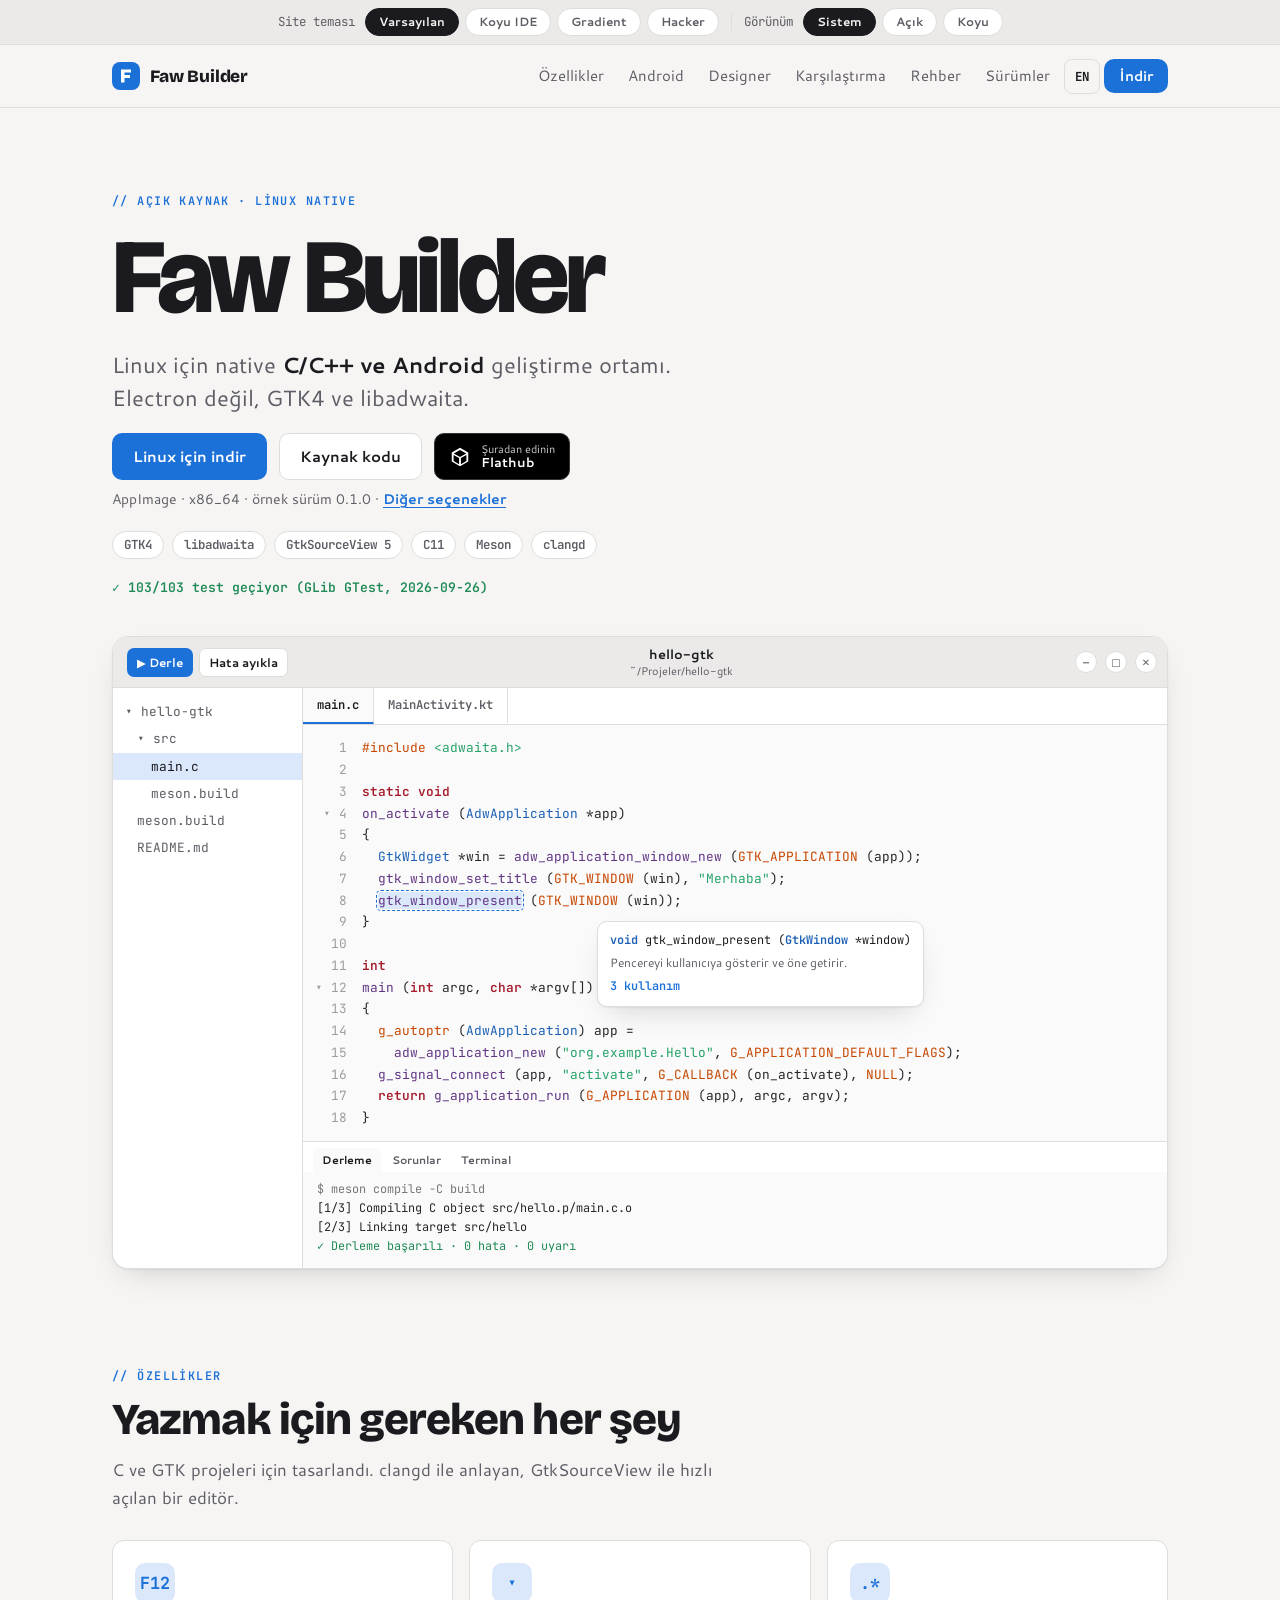
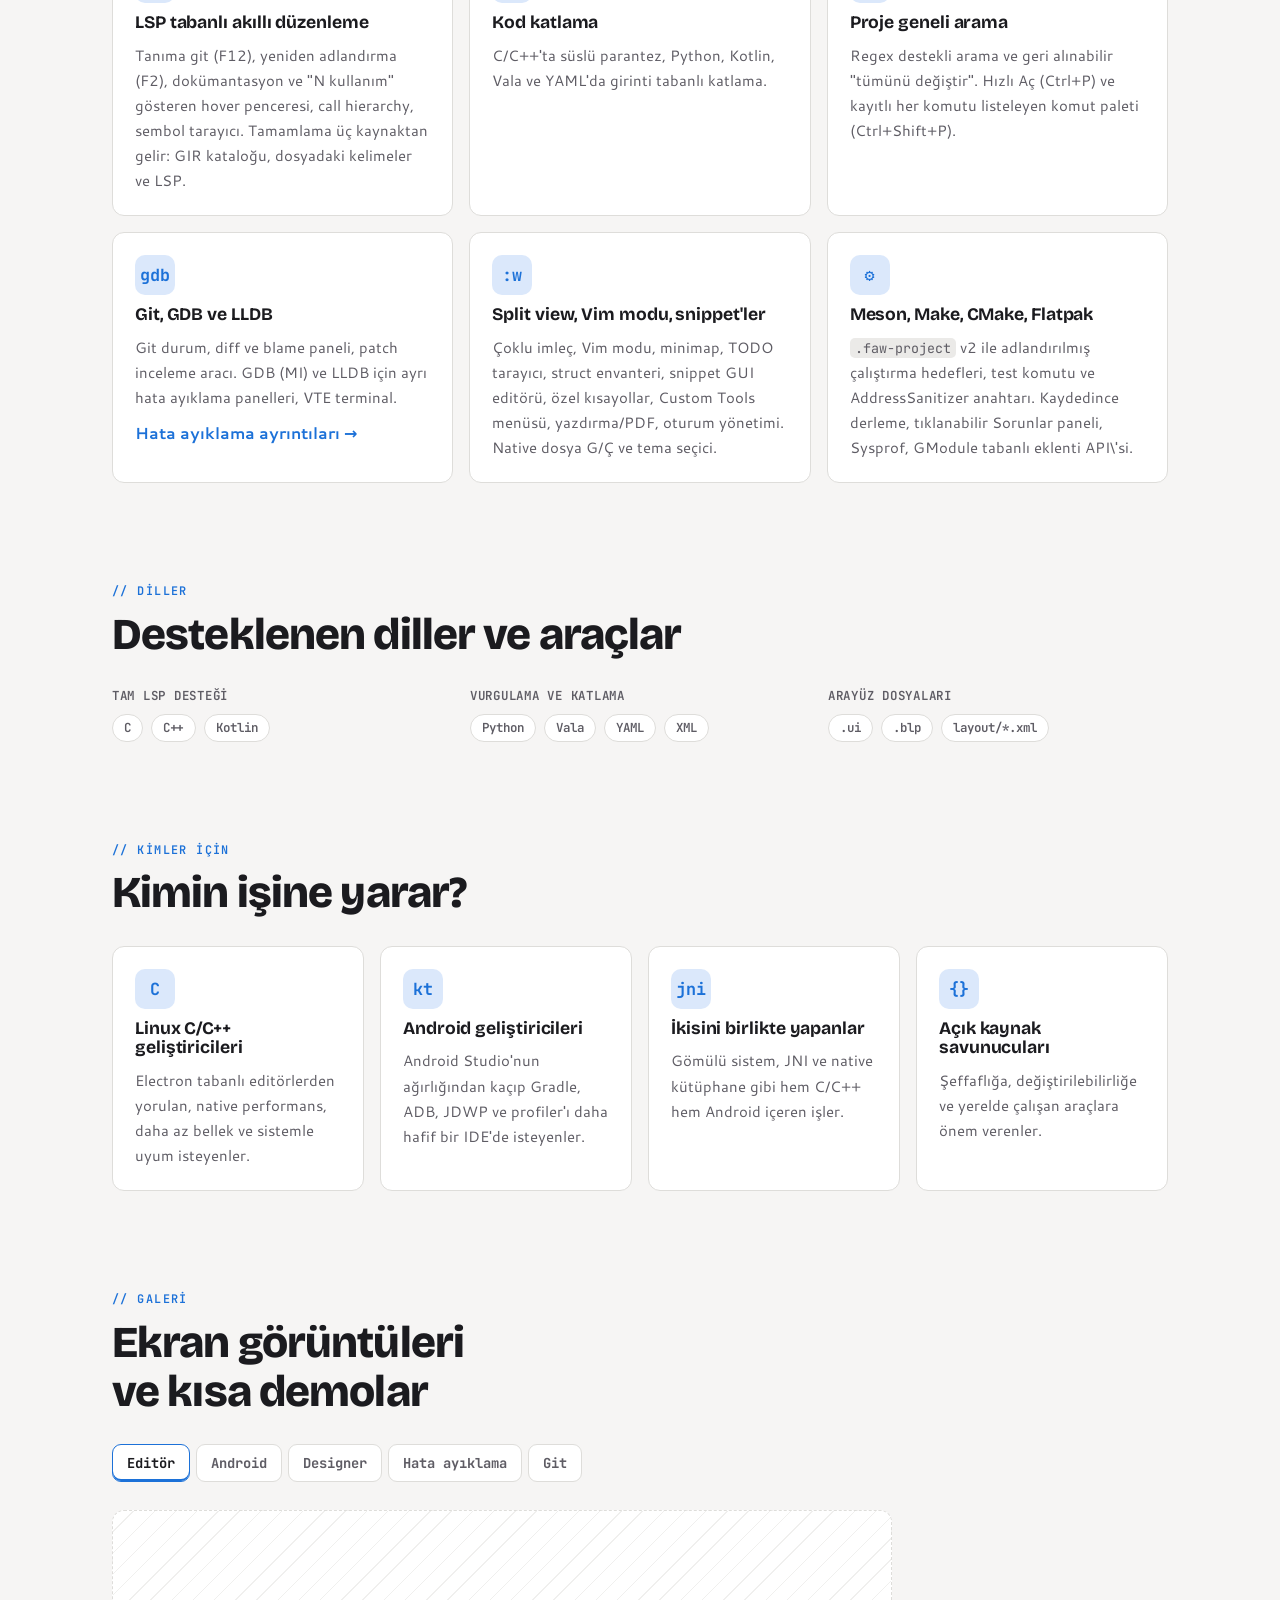
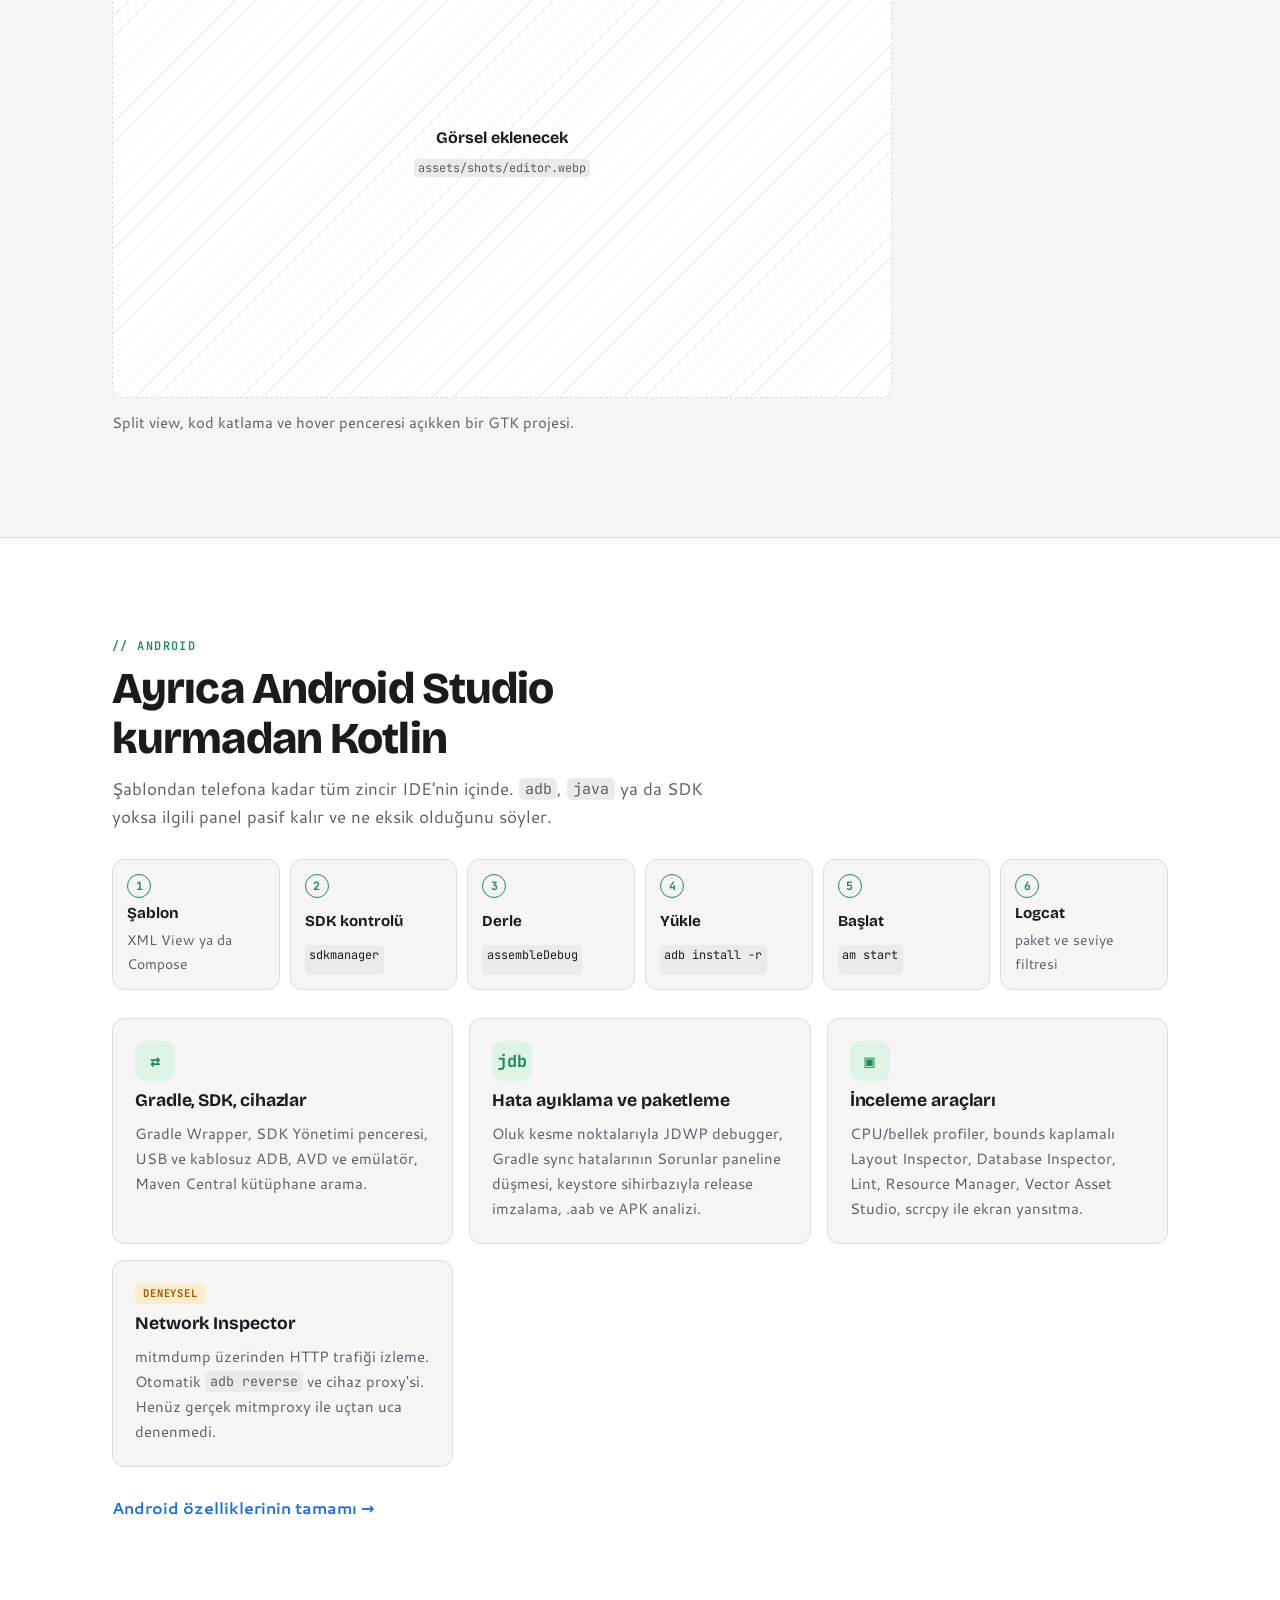
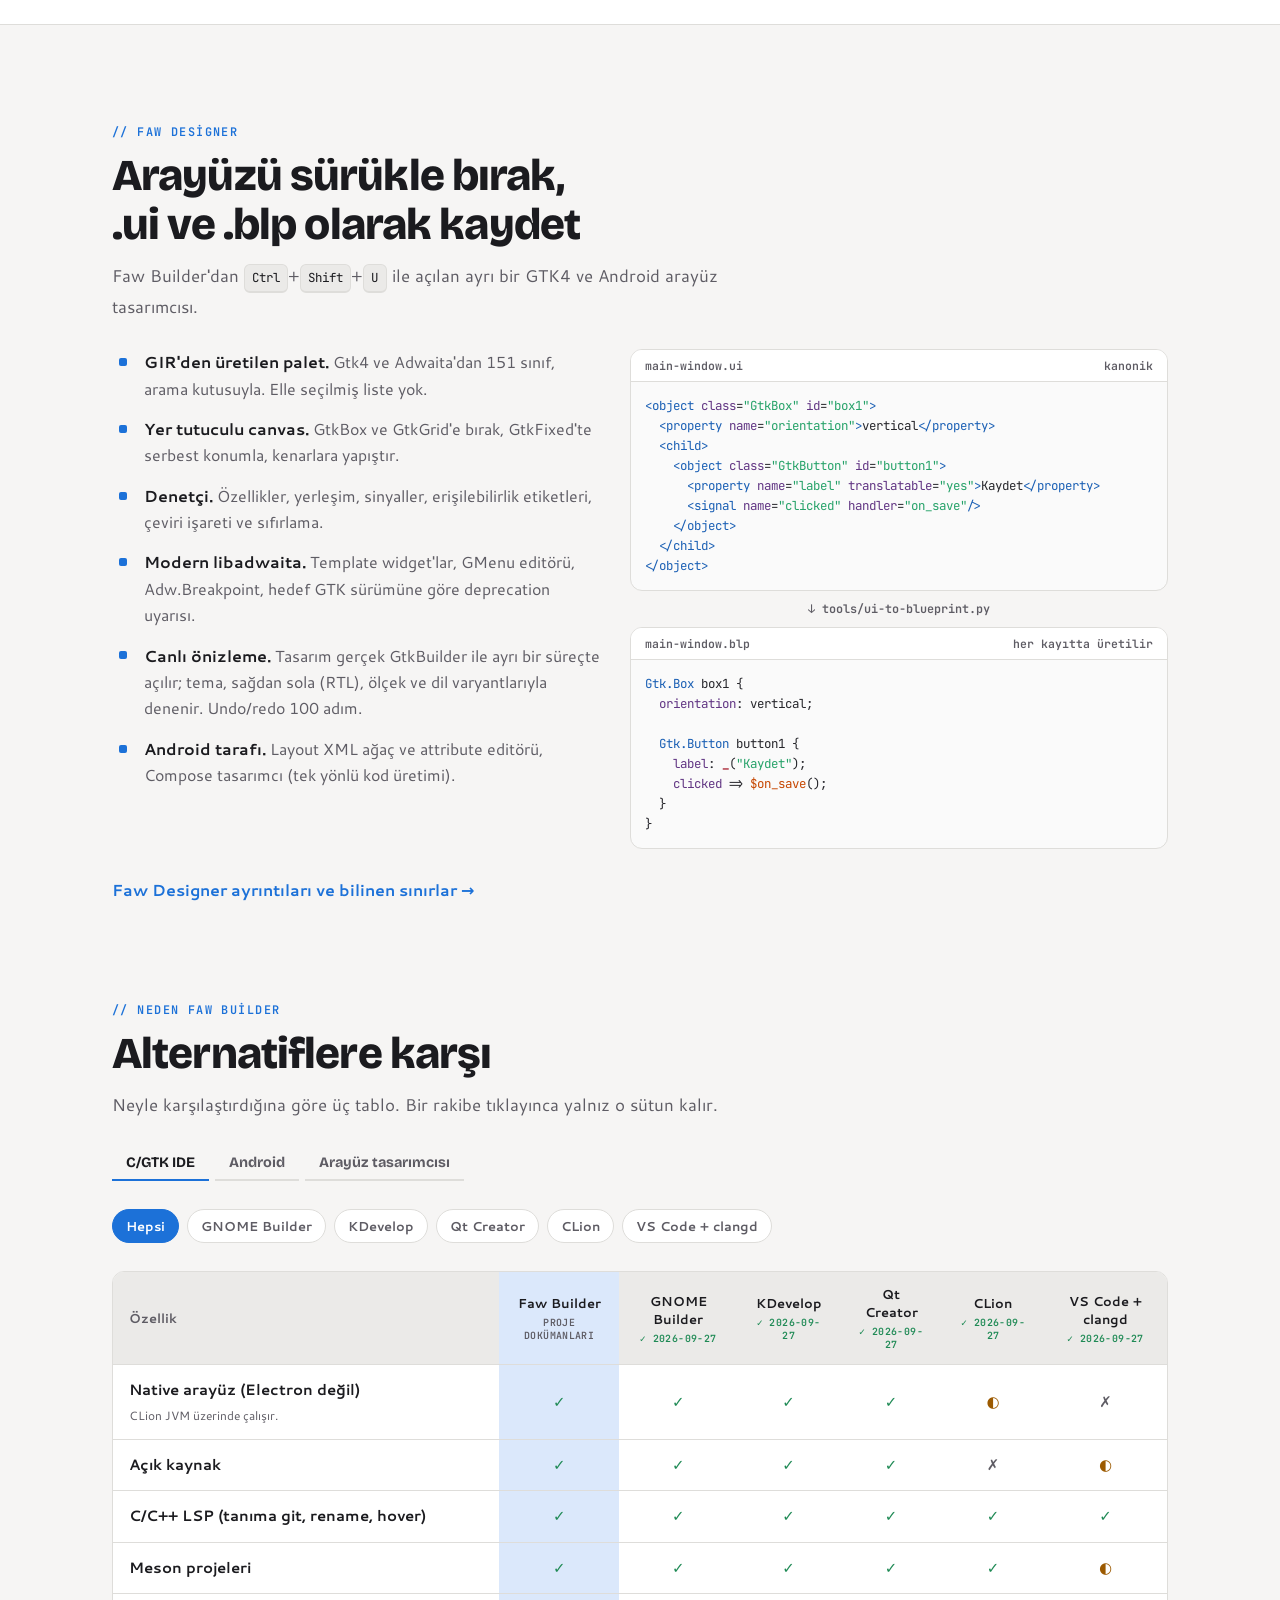
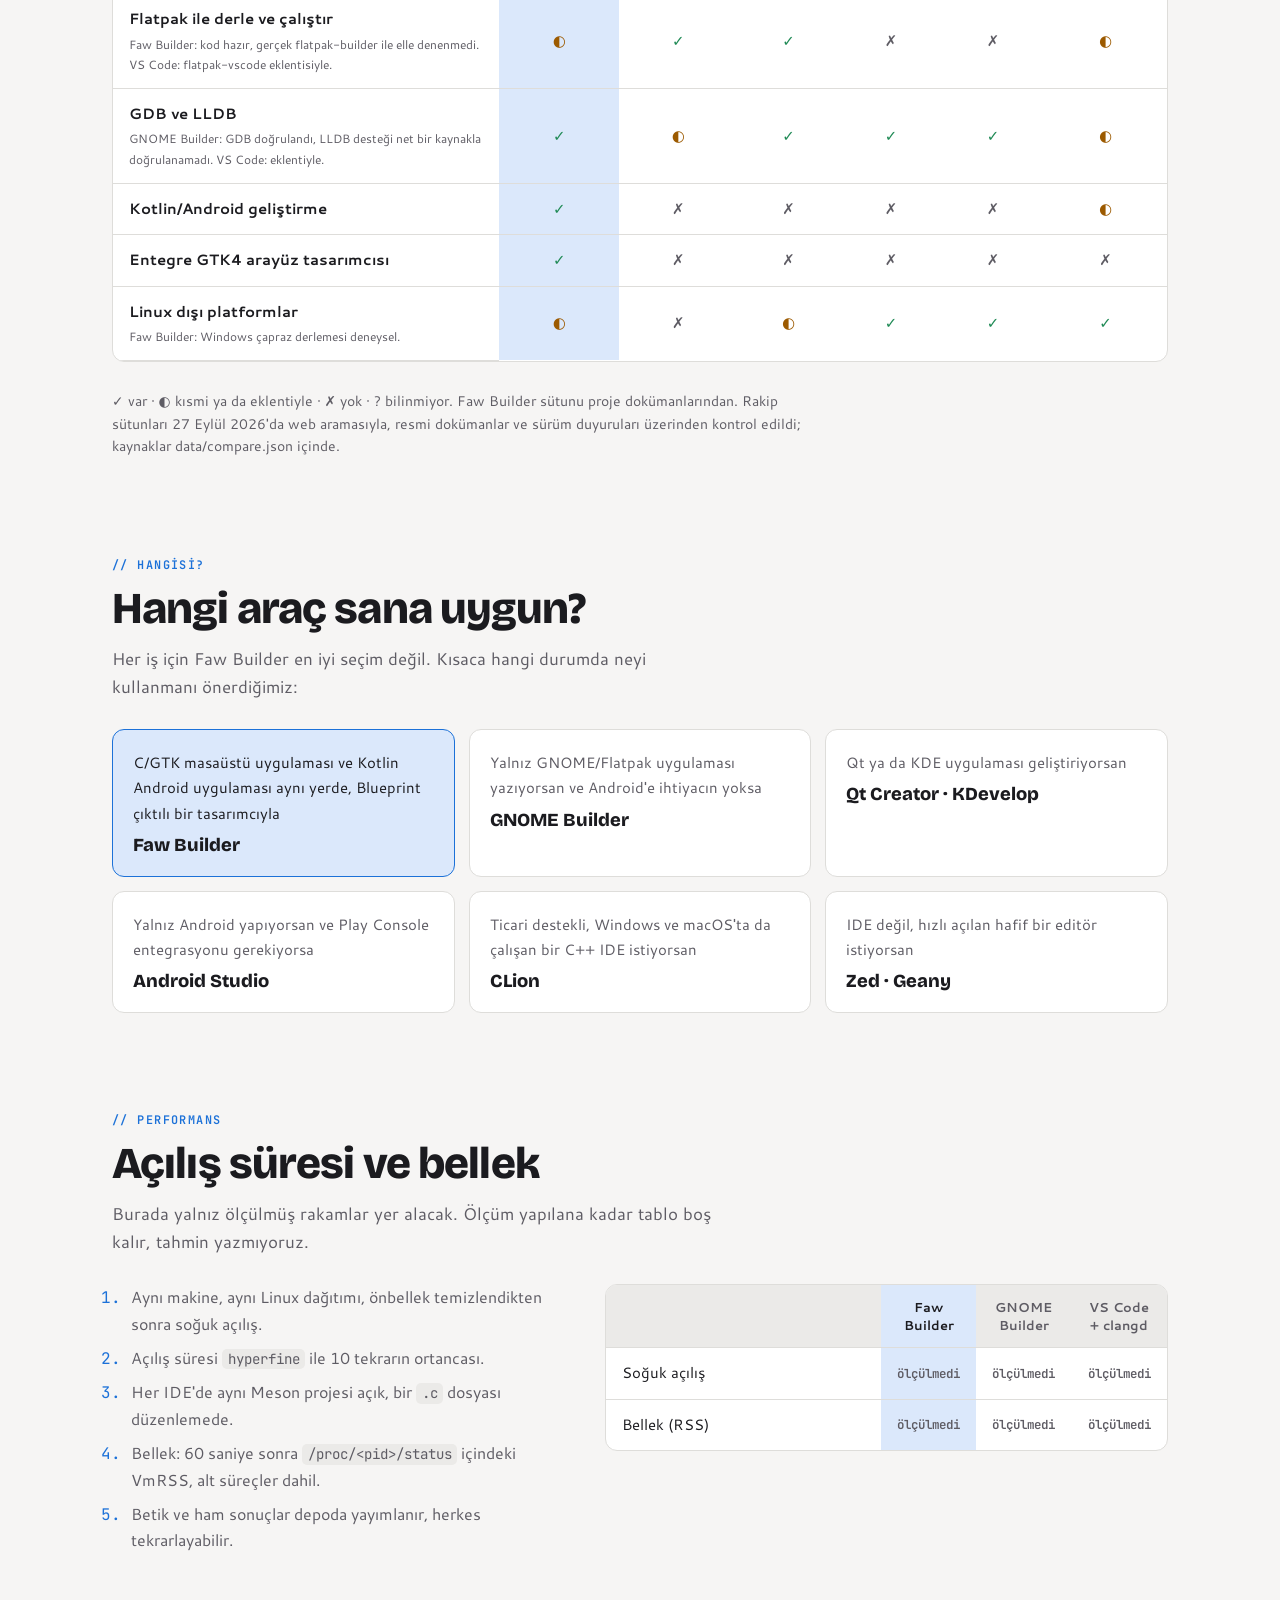
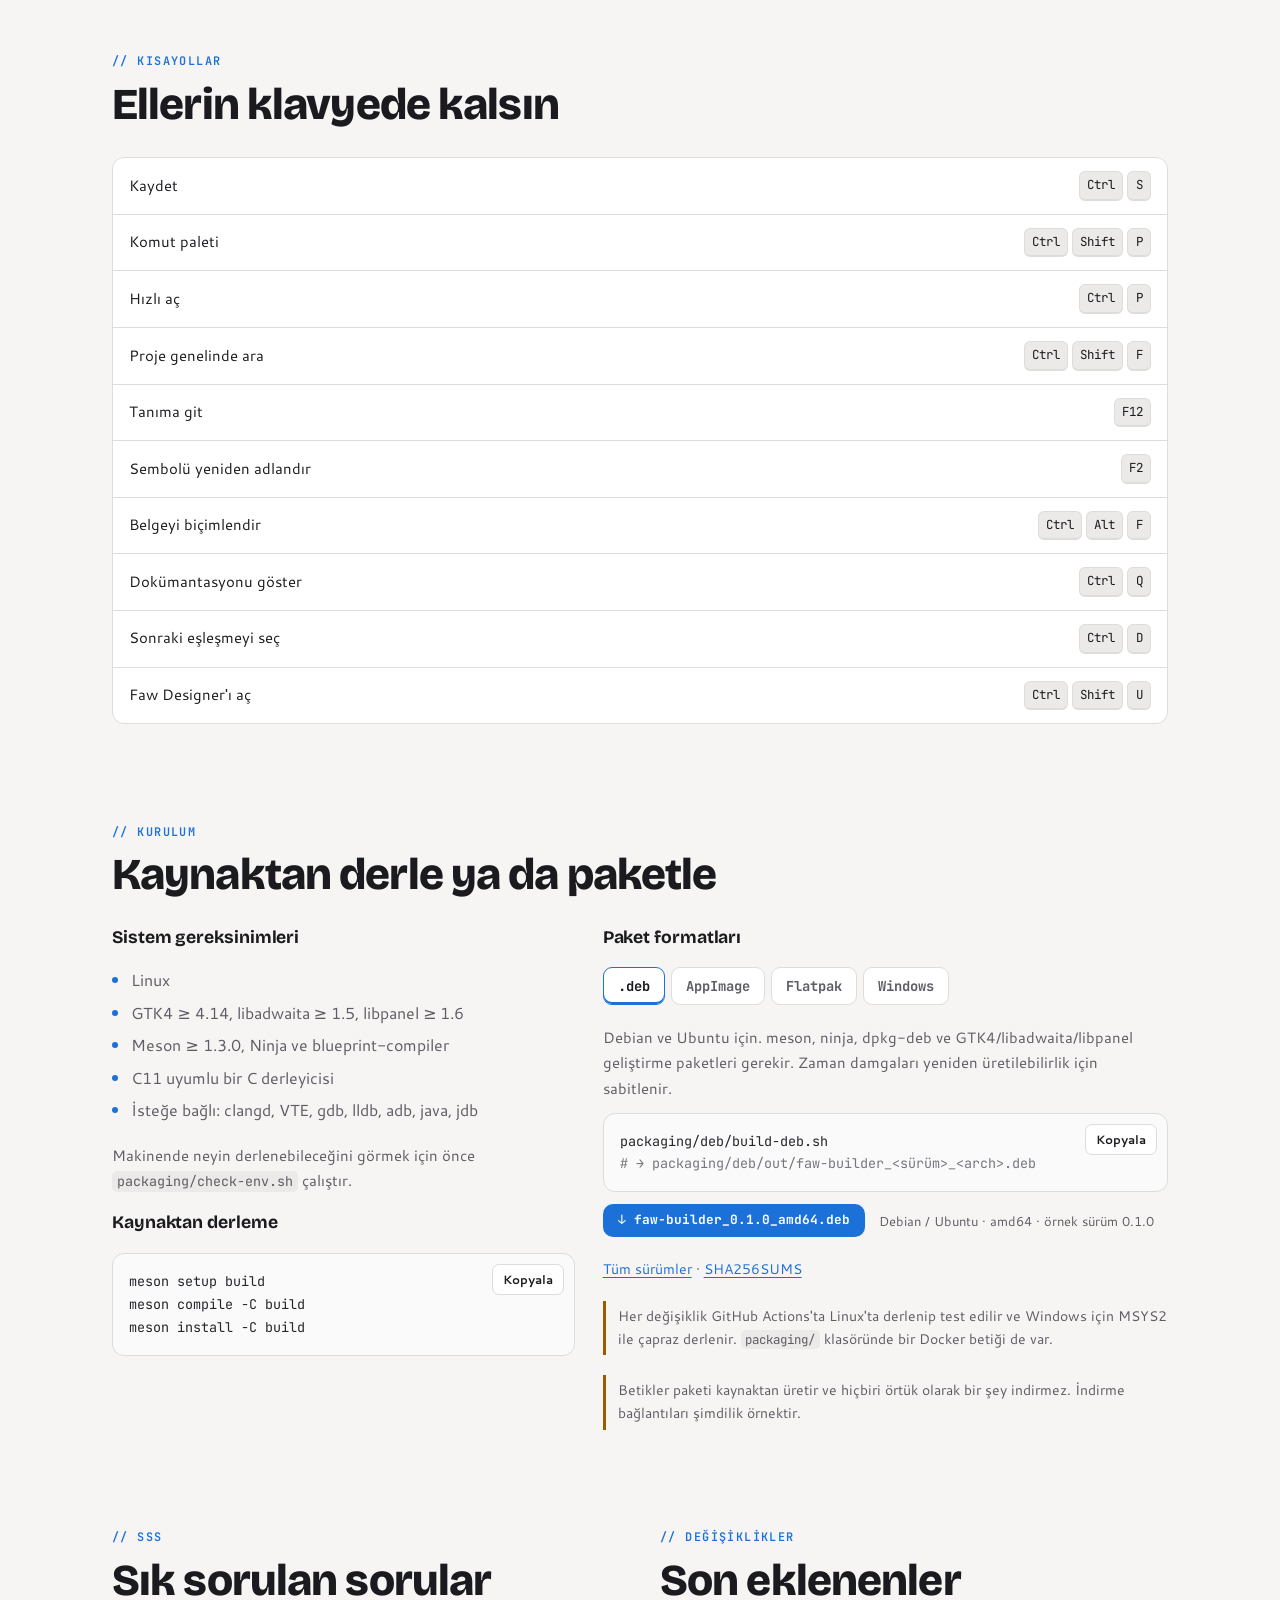
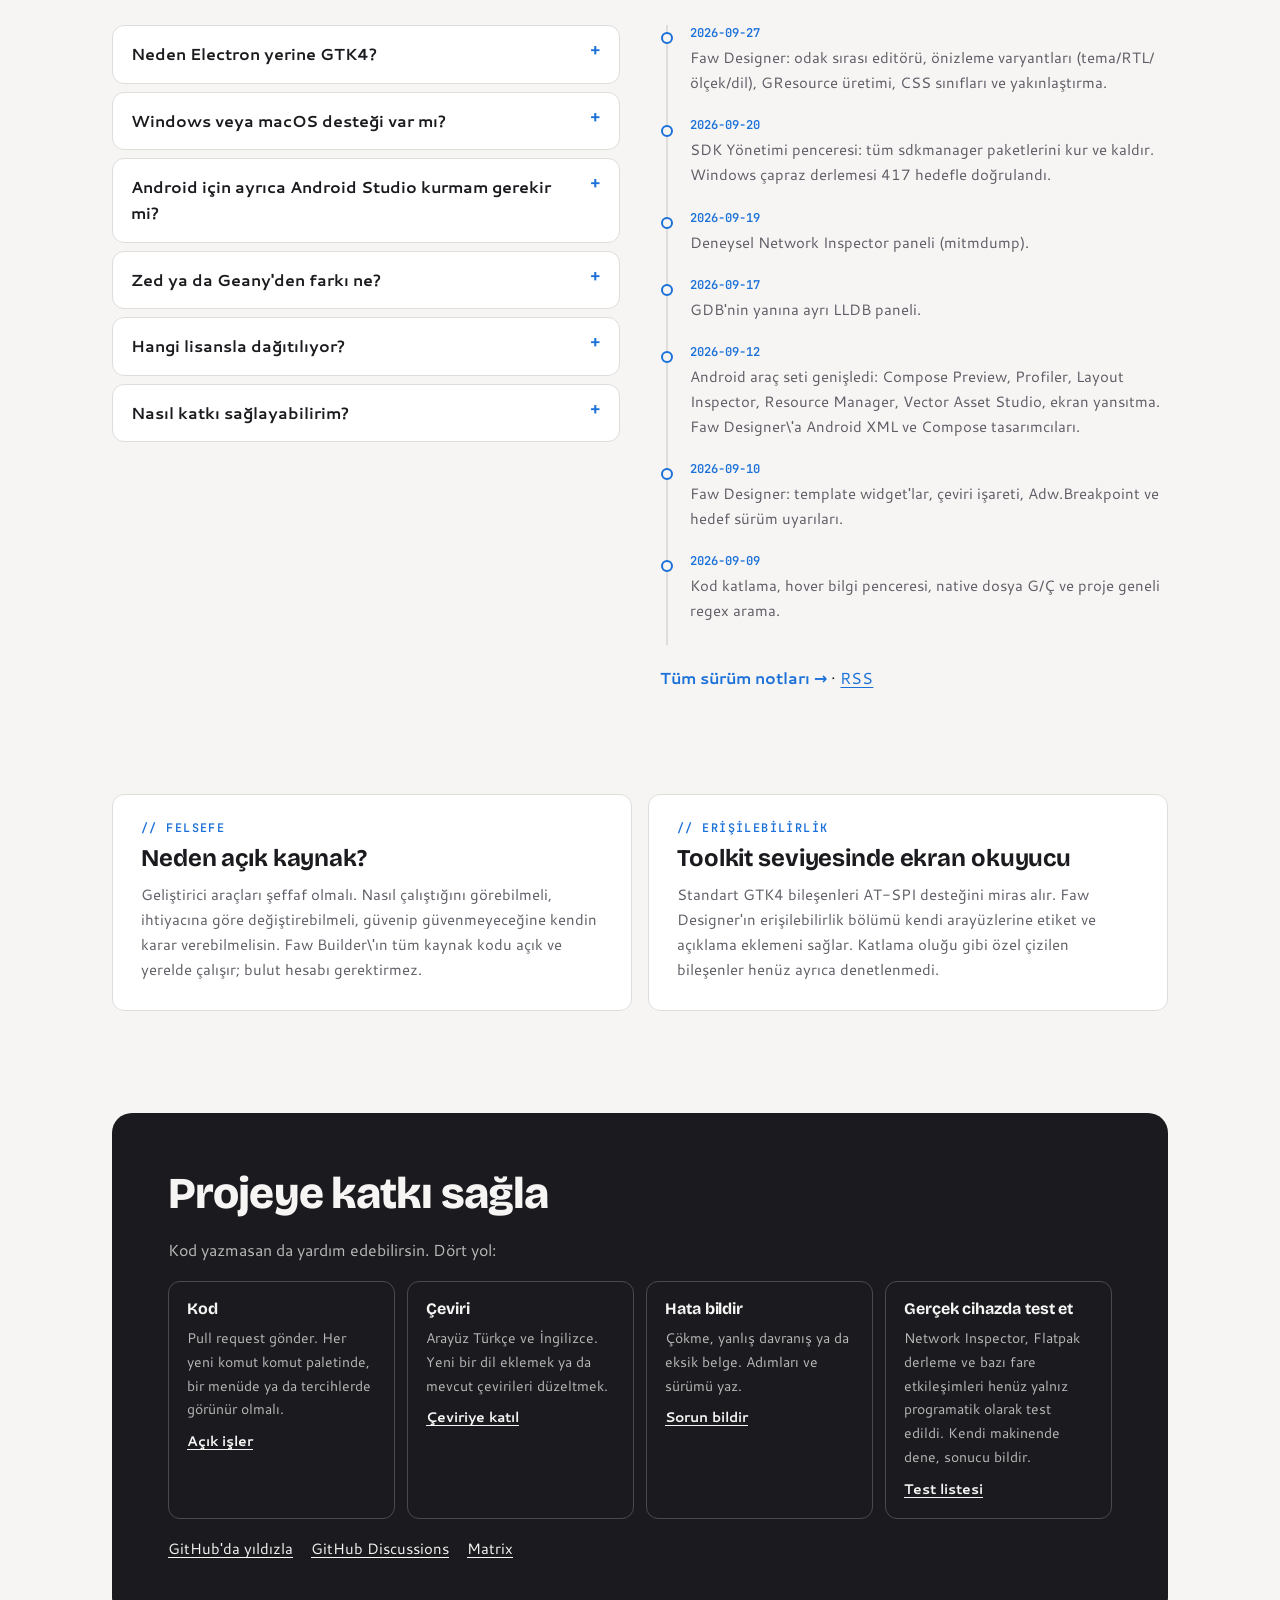
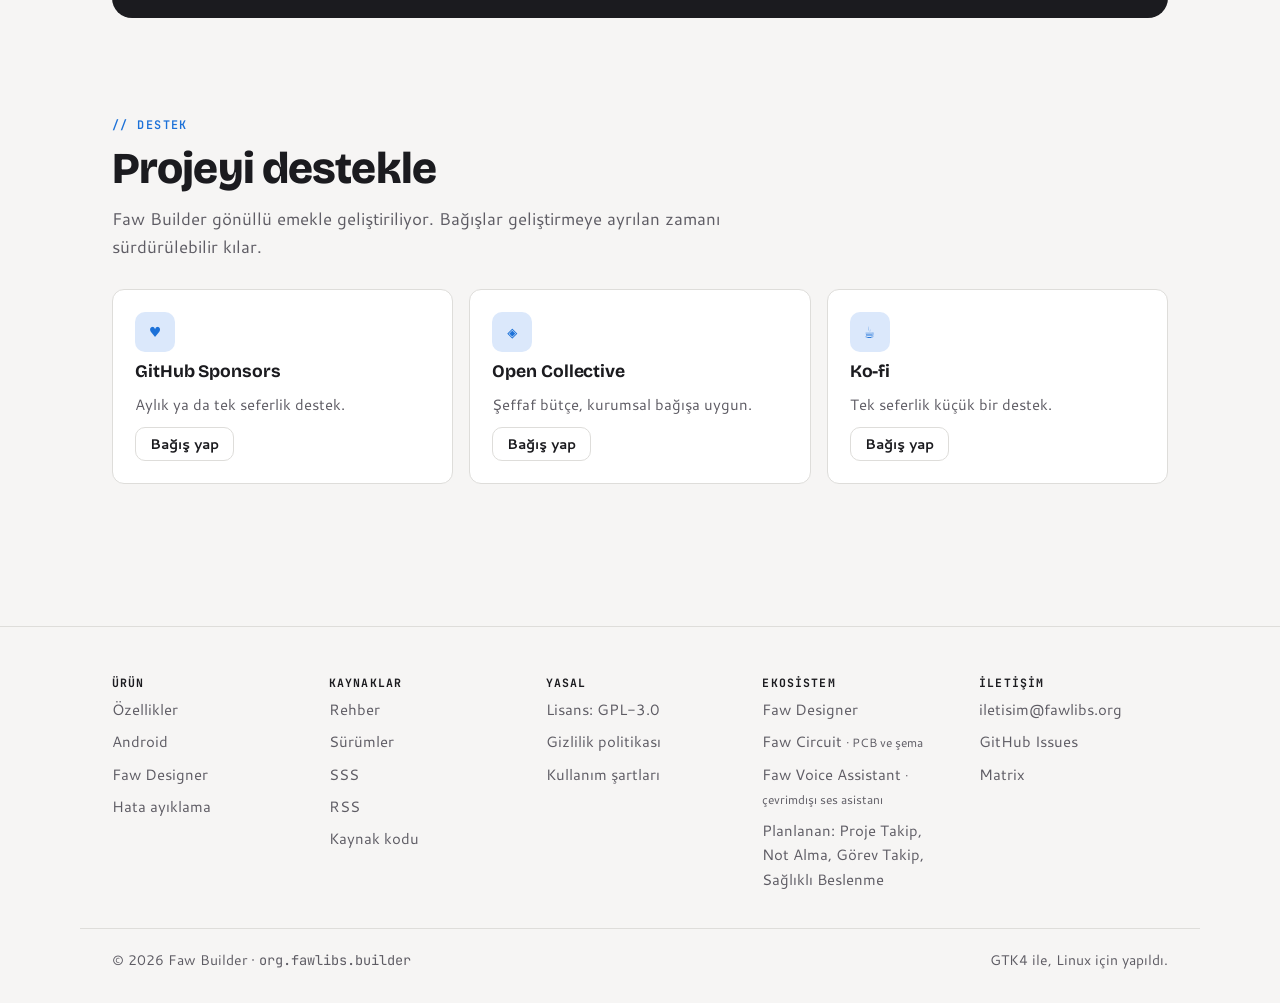
==== commit ad5223d2: "Lisans GPL-3.0 ve tüm bağlantılara örnek adresler - Footer, SSS, kullanım şartları ve JSON-LD: GPL-3" ====
--- a/index.html
+++ b/index.html
@@ -9,7 +9,7 @@
 <meta property="og:description" data-i18n-attr="content:meta.description" content="Faw Builder, GTK4/libadwaita ile yazılmış native bir Linux C/C++ IDE'si. LSP tabanlı düzenleme, Git, debugger, görsel arayüz tasarımcısı ve Android geliştirme desteği.">
 <meta property="og:type" content="website">
 <meta property="og:url" content="https://fawlibs.org/">
-<!-- TODO: og-image.png (1200x630) fawlibs.org'a yüklenmeli -->
+<link rel="canonical" href="https://fawlibs.org/">
 <meta property="og:image" content="https://fawlibs.org/og-image.png">
 <meta name="twitter:card" content="summary_large_image">
 <link rel="alternate" hreflang="tr" href="https://fawlibs.org/">
@@ -30,13 +30,15 @@
   "operatingSystem": "Linux",
   "description": "GTK4/libadwaita ile yazılmış native Linux C/C++ ve Android IDE'si.",
   "url": "https://fawlibs.org/",
+  "license": "https://www.gnu.org/licenses/gpl-3.0.html",
+  "codeRepository": "https://github.com/fawlibs/faw-builder",
   "softwareRequirements": "GTK4 >= 4.14, libadwaita >= 1.5, libpanel >= 1.6",
   "releaseNotes": "https://fawlibs.org/surumler.html",
   "offers": { "@type": "Offer", "price": "0", "priceCurrency": "USD" }
 }
 </script>
 <link rel="stylesheet" href="assets/site.css">
-<script src="assets/tema.js"></script>
+<script src="assets/ayarlar.js"></script>
 </head>
 <body>
 
@@ -104,8 +106,8 @@
         <div class="cta-row">
           <!-- İşletim sistemine göre site.js değiştirir; JS yoksa #kurulum'a gider -->
           <a href="#kurulum" class="btn btn-primary" id="os-download">İndir</a>
-          <!-- TODO: GITHUB_URL -->
-          <a href="#" class="btn btn-secondary" data-i18n="hero.source">Kaynak kodu</a>
+          <!-- ÖRNEK: GITHUB_URL -->
+          <a href="https://github.com/fawlibs/faw-builder" rel="noopener" class="btn btn-secondary" data-i18n="hero.source">Kaynak kodu</a>
           <!-- TODO: Örnek Flathub adresi; uygulama Flathub'a gönderilince doğrula -->
           <a class="flathub" href="https://flathub.org/apps/org.fawlibs.builder">
             <svg viewBox="0 0 24 24" aria-hidden="true"><path fill="#fff" d="M12 2 3 7v10l9 5 9-5V7zm0 2.3 6.8 3.8L12 11.9 5.2 8.1zM5 9.8l6 3.4v6.6l-6-3.4zm8 10v-6.6l6-3.4v6.6z"/></svg>
@@ -536,7 +538,7 @@
           <details><summary data-i18n="faq.q6">Zed ya da Geany'den farkı ne?</summary>
             <p data-i18n="faq.a6">Zed ve Geany hızlı, hafif editörler. Faw Builder bir IDE: derleme sistemleri, debugger, Android araç zinciri ve görsel arayüz tasarımcısı içinde gelir. Yalnız dosya düzenleyeceksen onlar daha hafif kalır.</p></details>
           <details><summary data-i18n="faq.q4">Hangi lisansla dağıtılıyor?</summary>
-            <p data-i18n="faq.a4">Lisans bilgisi yakında burada olacak.</p><!-- TODO: LICENSE --></details>
+            <p data-i18n="faq.a4">Faw Builder, <a href="https://www.gnu.org/licenses/gpl-3.0.html" rel="license noopener">GNU Genel Kamu Lisansı sürüm 3</a> (GPL-3.0) ile dağıtılan özgür yazılım. Kullanabilir, kaynak kodunu inceleyebilir, değiştirebilir ve dağıtabilirsin; değiştirilmiş bir sürümü dağıtırsan kaynak kodunu da aynı lisansla paylaşman gerekir.</p></details>
           <details><summary data-i18n="faq.q5">Nasıl katkı sağlayabilirim?</summary>
             <p data-i18n="faq.a5">GitHub'da issue açabilir ya da pull request gönderebilirsin. Aşağıdaki bağlantılar oraya gider.</p></details>
         </div>
@@ -583,18 +585,18 @@
       <p data-i18n="contrib.intro">Kod yazmasan da yardım edebilirsin. Dört yol:</p>
       <div class="contrib-grid">
         <div class="contrib"><h3 data-i18n="contrib.code.t">Kod</h3><p data-i18n="contrib.code.b">Pull request gönder. Her yeni komut komut paletinde, bir menüde ya da tercihlerde görünür olmalı.</p>
-          <!-- TODO: GITHUB_URL/pulls --><a href="#" data-i18n="contrib.code.a">Açık işler</a></div>
+          <!-- ÖRNEK: GITHUB_URL/issues --><a href="https://github.com/fawlibs/faw-builder/issues?q=is%3Aissue+is%3Aopen+label%3A%22good+first+issue%22" rel="noopener" data-i18n="contrib.code.a">Açık işler</a></div>
         <div class="contrib"><h3 data-i18n="contrib.tr.t">Çeviri</h3><p data-i18n="contrib.tr.b">Arayüz Türkçe ve İngilizce. Yeni bir dil eklemek ya da mevcut çevirileri düzeltmek.</p>
-          <!-- TODO: çeviri platformu URL --><a href="#" data-i18n="contrib.tr.a">Çeviriye katıl</a></div>
+          <!-- ÖRNEK: çeviri platformu URL --><a href="https://hosted.weblate.org/projects/faw-builder/" rel="noopener" data-i18n="contrib.tr.a">Çeviriye katıl</a></div>
         <div class="contrib"><h3 data-i18n="contrib.bug.t">Hata bildir</h3><p data-i18n="contrib.bug.b">Çökme, yanlış davranış ya da eksik belge. Adımları ve sürümü yaz.</p>
-          <!-- TODO: GITHUB_ISSUES_URL --><a href="#" data-i18n="gh.issue">Sorun bildir</a></div>
+          <!-- ÖRNEK: GITHUB_ISSUES_URL --><a href="https://github.com/fawlibs/faw-builder/issues/new/choose" rel="noopener" data-i18n="gh.issue">Sorun bildir</a></div>
         <div class="contrib"><h3 data-i18n="contrib.test.t">Gerçek cihazda test et</h3><p data-i18n="contrib.test.b">Network Inspector, Flatpak derleme ve bazı fare etkileşimleri henüz yalnız programatik olarak test edildi. Kendi makinende dene, sonucu bildir.</p>
-          <!-- TODO: test issue şablonu URL --><a href="#" data-i18n="contrib.test.a">Test listesi</a></div>
+          <!-- ÖRNEK: test etiketi URL --><a href="https://github.com/fawlibs/faw-builder/issues?q=is%3Aissue+is%3Aopen+label%3Aneeds-testing" rel="noopener" data-i18n="contrib.test.a">Test listesi</a></div>
       </div>
       <div class="cta-links">
-        <!-- TODO: GITHUB_URL --><a href="#" data-i18n="gh.star">GitHub'da yıldızla</a>
-        <!-- TODO: GITHUB_DISCUSSIONS_URL --><a href="#">GitHub Discussions</a>
-        <!-- TODO: MATRIX_URL --><a href="#">Matrix</a>
+        <!-- ÖRNEK: GITHUB_URL --><a href="https://github.com/fawlibs/faw-builder" rel="noopener" data-i18n="gh.star">GitHub'da yıldızla</a>
+        <!-- ÖRNEK: GITHUB_DISCUSSIONS_URL --><a href="https://github.com/fawlibs/faw-builder/discussions" rel="noopener">GitHub Discussions</a>
+        <!-- ÖRNEK: MATRIX_URL --><a href="https://matrix.to/#/#faw-builder:matrix.org" rel="noopener">Matrix</a>
       </div>
     </div>
   </section>
@@ -609,13 +611,13 @@
     <div class="grid donate-grid">
       <article class="card"><span class="glyph" aria-hidden="true">♥</span><h3>GitHub Sponsors</h3>
         <p data-i18n="donate.gh">Aylık ya da tek seferlik destek.</p>
-        <!-- TODO: GITHUB_SPONSORS_URL --><a href="#" class="btn btn-secondary btn-sm" data-i18n="donate.cta">Bağış yap</a></article>
+        <!-- ÖRNEK: GITHUB_SPONSORS_URL --><a href="https://github.com/sponsors/fawlibs" rel="noopener" class="btn btn-secondary btn-sm" data-i18n="donate.cta">Bağış yap</a></article>
       <article class="card"><span class="glyph" aria-hidden="true">◈</span><h3>Open Collective</h3>
         <p data-i18n="donate.oc">Şeffaf bütçe, kurumsal bağışa uygun.</p>
-        <!-- TODO: OPENCOLLECTIVE_URL --><a href="#" class="btn btn-secondary btn-sm" data-i18n="donate.cta">Bağış yap</a></article>
+        <!-- ÖRNEK: OPENCOLLECTIVE_URL --><a href="https://opencollective.com/fawlibs" rel="noopener" class="btn btn-secondary btn-sm" data-i18n="donate.cta">Bağış yap</a></article>
       <article class="card"><span class="glyph" aria-hidden="true">☕</span><h3>Ko-fi</h3>
         <p data-i18n="donate.kofi">Tek seferlik küçük bir destek.</p>
-        <!-- TODO: KOFI_URL --><a href="#" class="btn btn-secondary btn-sm" data-i18n="donate.cta">Bağış yap</a></article>
+        <!-- ÖRNEK: KOFI_URL --><a href="https://ko-fi.com/fawlibs" rel="noopener" class="btn btn-secondary btn-sm" data-i18n="donate.cta">Bağış yap</a></article>
     </div>
   </section>
 </main>
@@ -626,18 +628,18 @@
       <a href="index.html#ozellikler" data-i18n="nav.features">Özellikler</a><a href="android.html">Android</a><a href="designer.html">Faw Designer</a><a href="debugger.html" data-i18n="nav.debugger">Hata ayıklama</a></div>
     <div class="footer-col"><span class="footer-heading" data-i18n="footer.res">Kaynaklar</span>
       <a href="baslangic.html" data-i18n="nav.guide">Rehber</a><a href="surumler.html" data-i18n="nav.releases">Sürümler</a><a href="index.html#sss" data-i18n="nav.faq">SSS</a><a href="feed.xml">RSS</a>
-      <!-- TODO: GITHUB_URL --><a href="#" data-i18n="hero.source">Kaynak kodu</a></div>
+      <!-- ÖRNEK: GITHUB_URL --><a href="https://github.com/fawlibs/faw-builder" rel="noopener" data-i18n="hero.source">Kaynak kodu</a></div>
     <div class="footer-col"><span class="footer-heading" data-i18n="footer.legal">Yasal</span>
-      <!-- TODO: LICENSE --><span style="color:var(--muted)" data-i18n="footer.license">Lisans: belirlenecek</span>
-      <!-- TODO: PRIVACY_URL --><a href="#" data-i18n="footer.privacy">Gizlilik politikası</a>
-      <!-- TODO: TERMS_URL --><a href="#" data-i18n="footer.terms">Kullanım şartları</a></div>
+      <a href="https://www.gnu.org/licenses/gpl-3.0.html" rel="license noopener" data-i18n="footer.license">Lisans: GPL-3.0</a>
+      <a href="gizlilik.html" data-i18n="footer.privacy">Gizlilik politikası</a>
+      <a href="kullanim-sartlari.html" data-i18n="footer.terms">Kullanım şartları</a></div>
     <div class="footer-col"><span class="footer-heading" data-i18n="footer.eco">Ekosistem</span>
       <a href="designer.html">Faw Designer</a>
       <span class="footer-muted">Faw Circuit <small data-i18n="footer.circuit">· PCB ve şema</small></span>
       <span class="footer-muted">Faw Voice Assistant <small data-i18n="footer.voice">· çevrimdışı ses asistanı</small></span>
       <span class="footer-muted" data-i18n="footer.planned">Planlanan: Proje Takip, Not Alma, Görev Takip, Sağlıklı Beslenme</span></div>
     <div class="footer-col"><span class="footer-heading" data-i18n="footer.contact">İletişim</span>
-      <!-- TODO: CONTACT --><a href="#">GitHub Issues</a><a href="#">Matrix</a></div>
+      <!-- ÖRNEK: CONTACT --><a href="mailto:iletisim@fawlibs.org">iletisim@fawlibs.org</a><a href="https://github.com/fawlibs/faw-builder/issues" rel="noopener">GitHub Issues</a><a href="https://matrix.to/#/#faw-builder:matrix.org" rel="noopener">Matrix</a></div>
   </div>
   <div class="wrap footer-bottom">
     <span>© 2026 Faw Builder · <span style="font-family:var(--f-mono)">org.fawlibs.builder</span></span>
--- a/assets/site.css
+++ b/assets/site.css
@@ -401,3 +401,12 @@
 .grid-4{grid-template-columns:repeat(auto-fit,minmax(min(100%,230px),1fr))}
 .theme-bar-sep{width:1px;height:18px;background:var(--line);margin:0 6px}
 .theme-bar button:disabled{opacity:.45;cursor:not-allowed}
+/* İngilizce seçiliyken çeviri uygulanana kadar Türkçe metni gösterme (ayarlar.js) */
+html.dil-bekliyor body{visibility:hidden}
+
+/* Metin ağırlıklı sayfalar (gizlilik, kullanım şartları) */
+.prose{display:block;max-width:760px}
+.prose h2{font-size:1.3rem;margin:28px 0 8px}
+.prose h2:first-child{margin-top:0}
+.prose p{margin:0 0 12px;color:var(--muted);line-height:1.65}
+.prose p:last-child{margin-bottom:0}
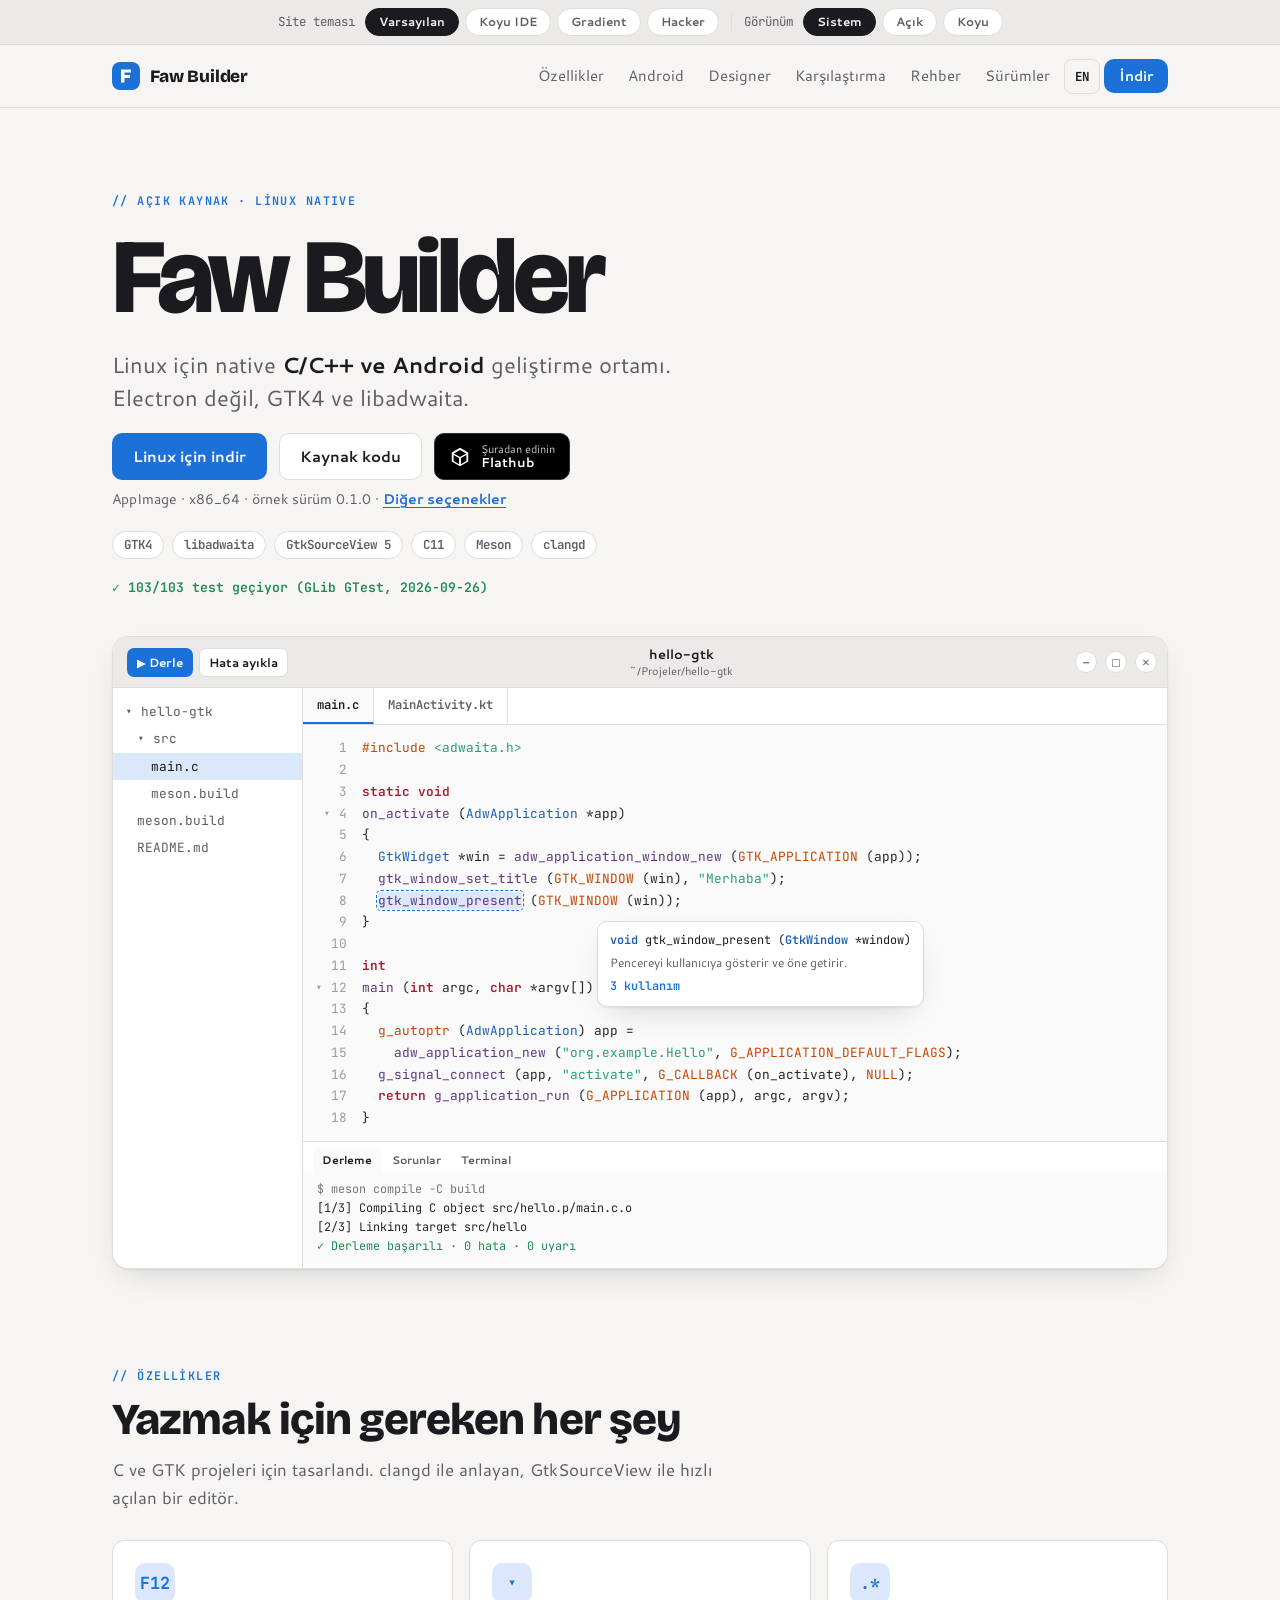
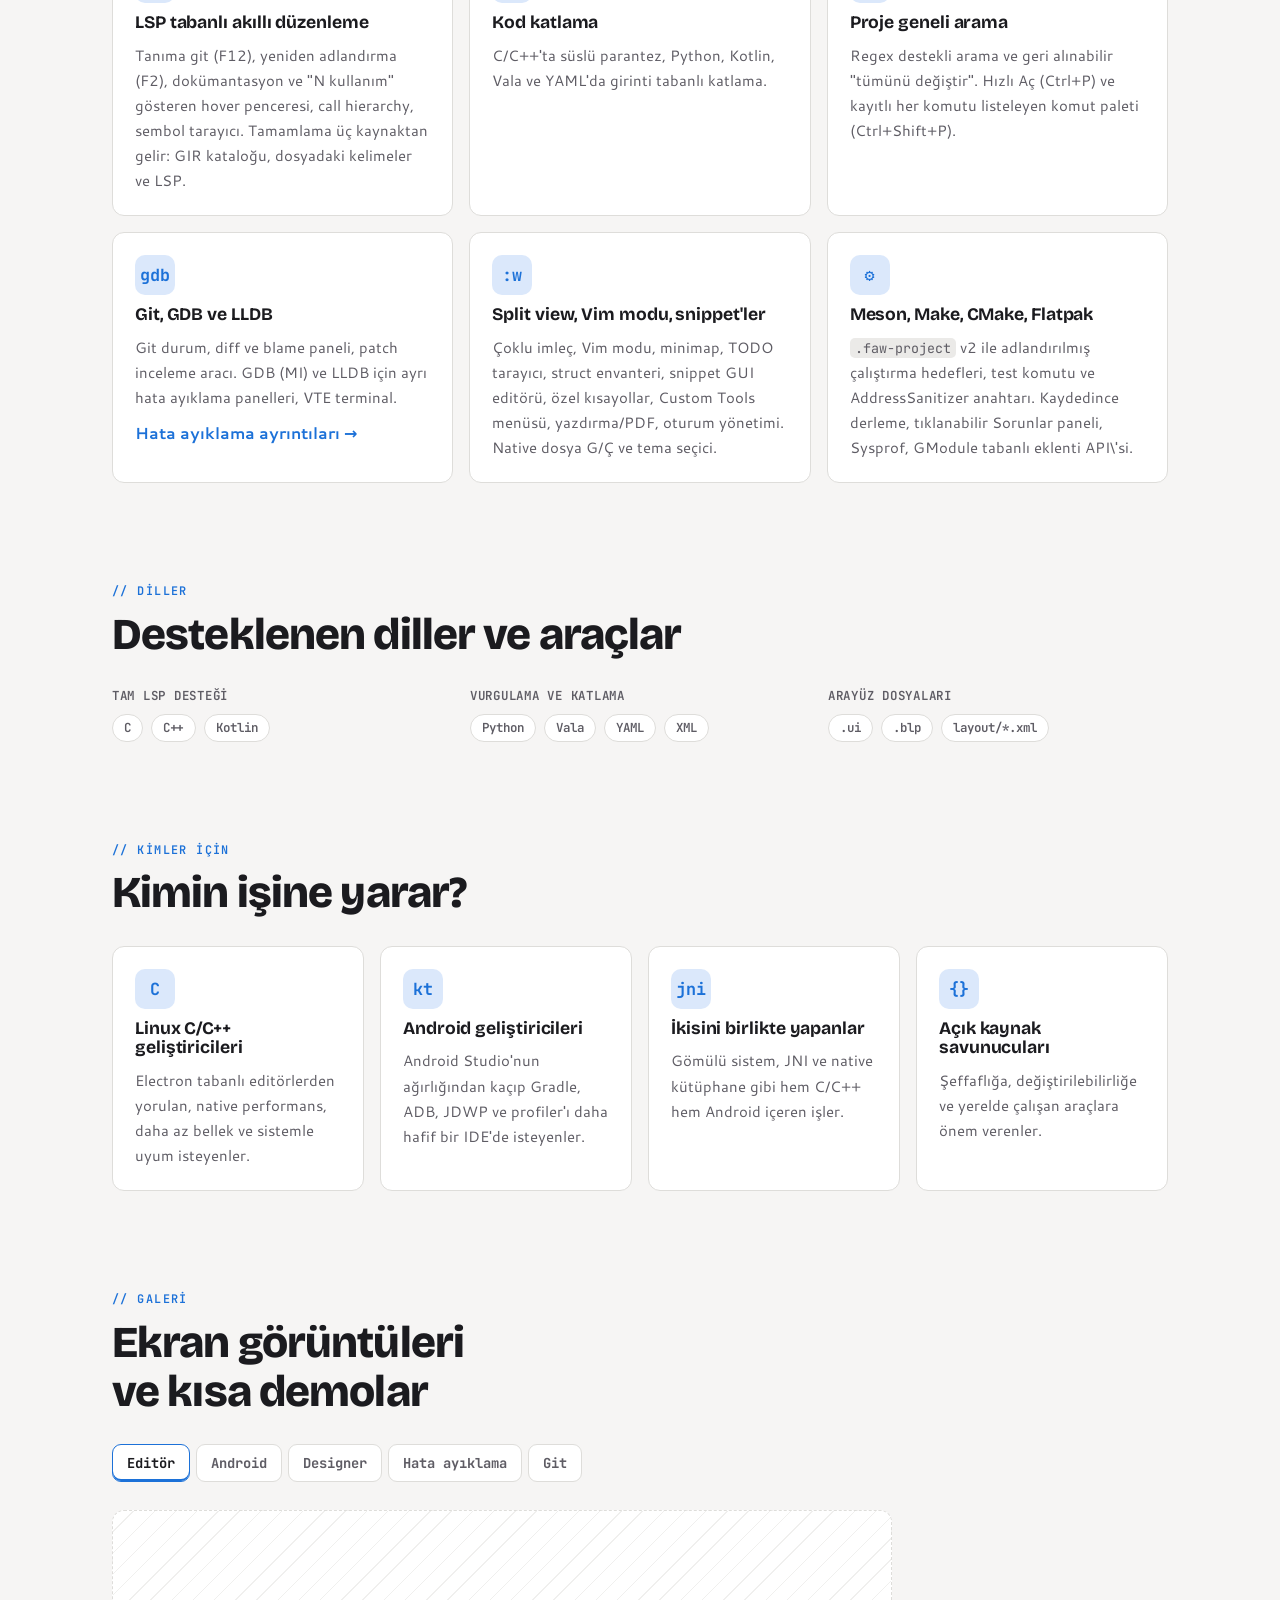
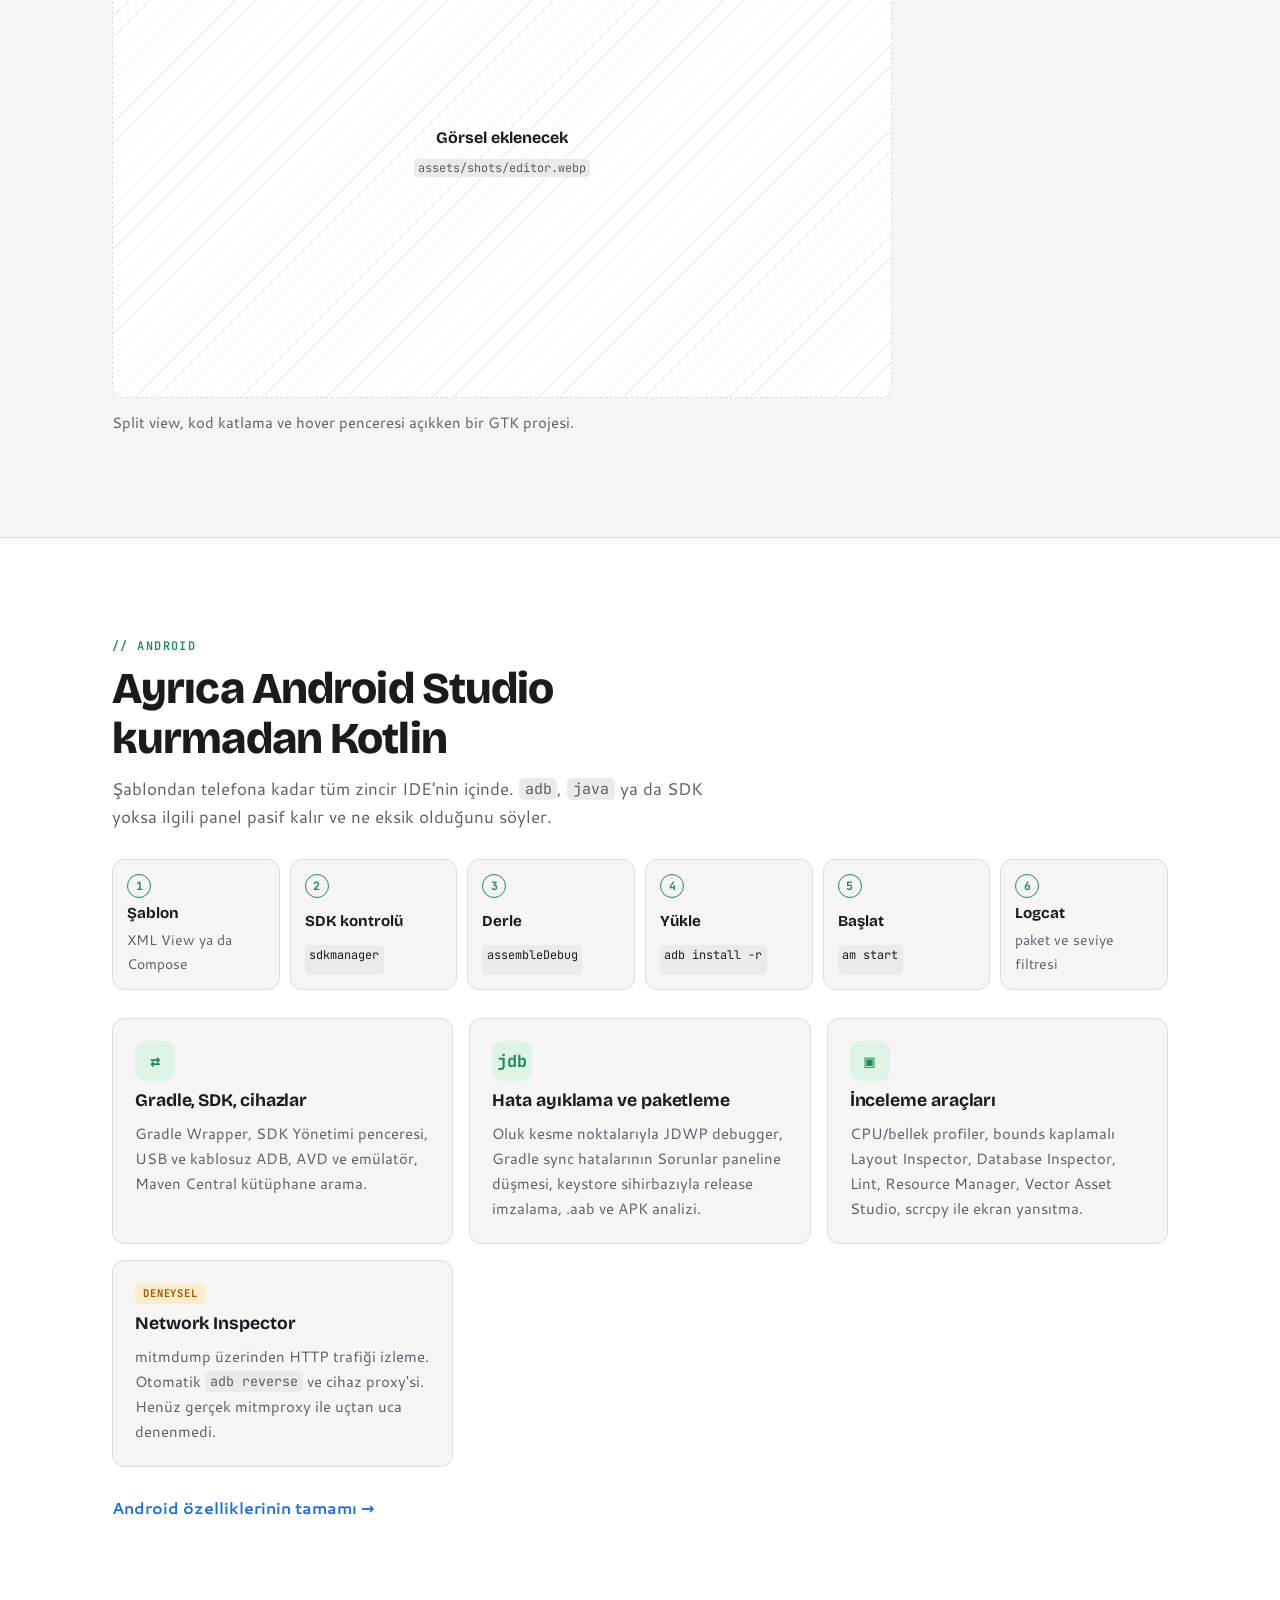
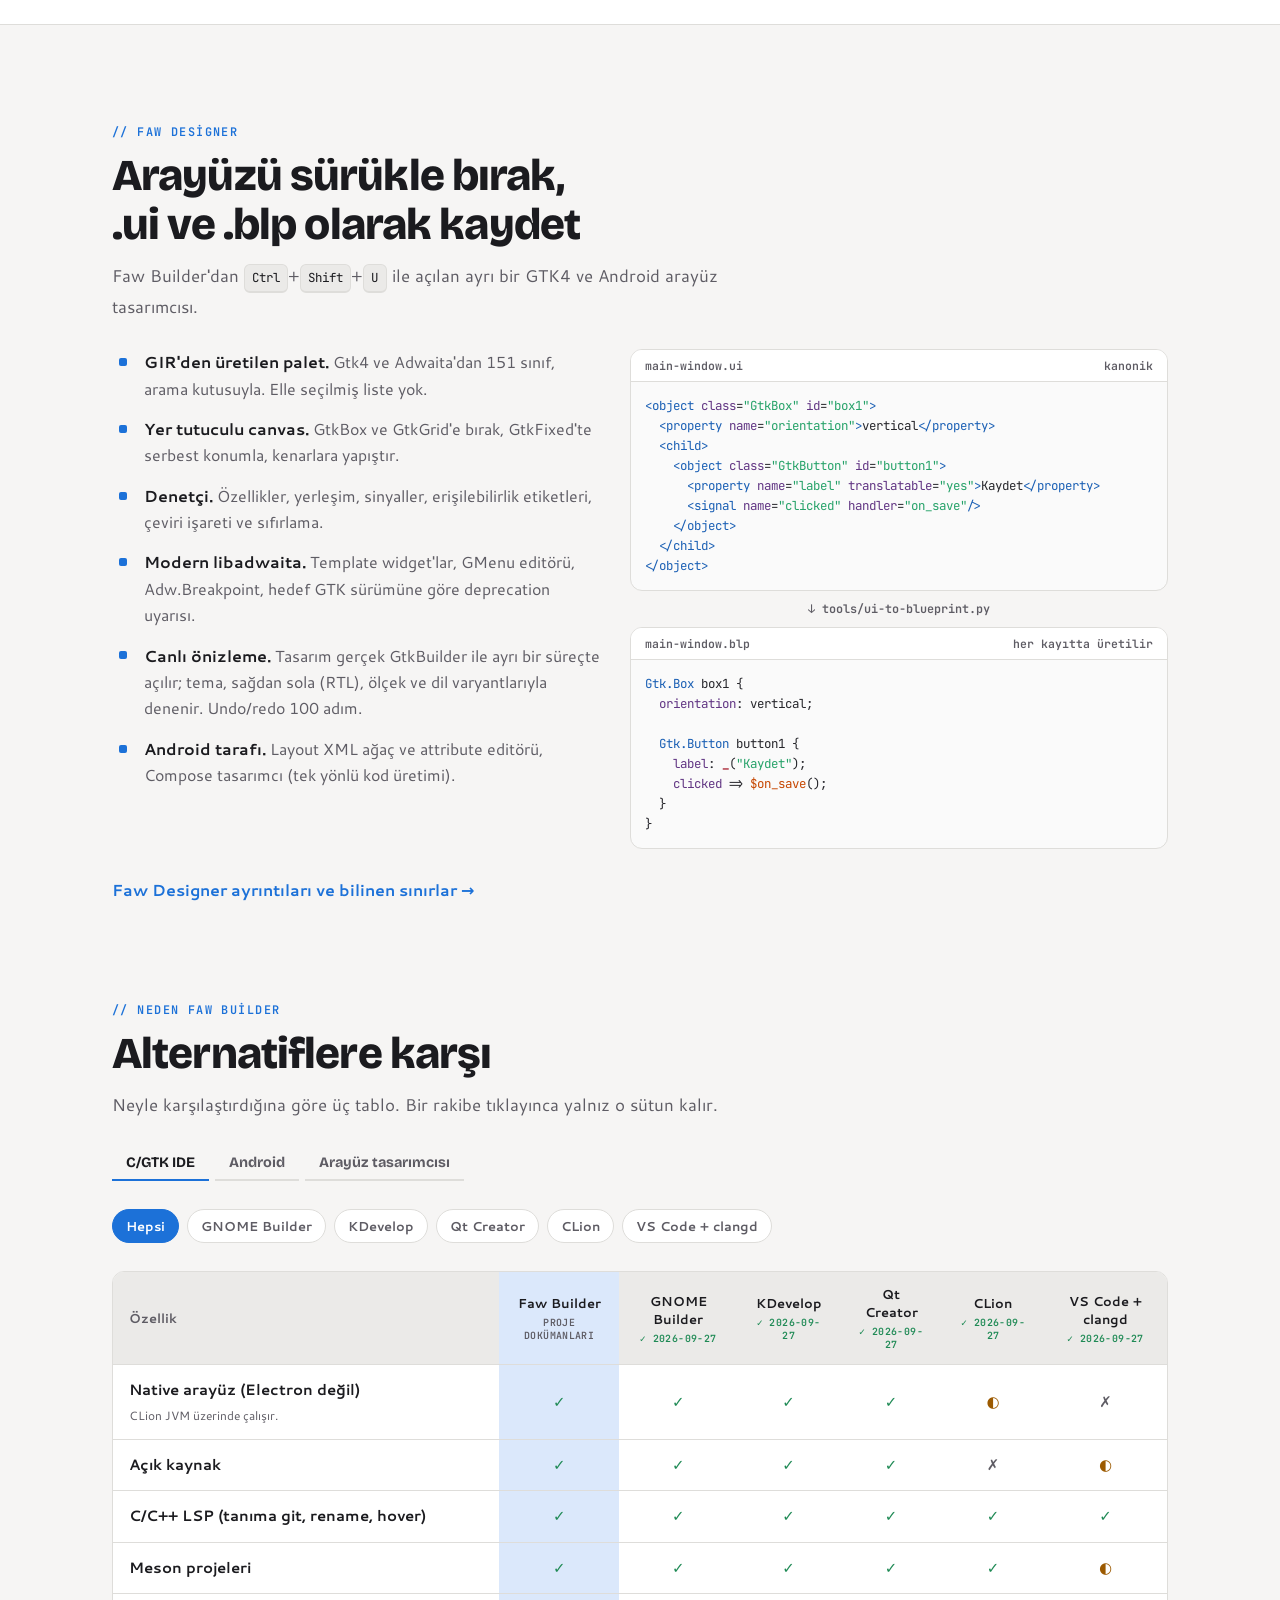
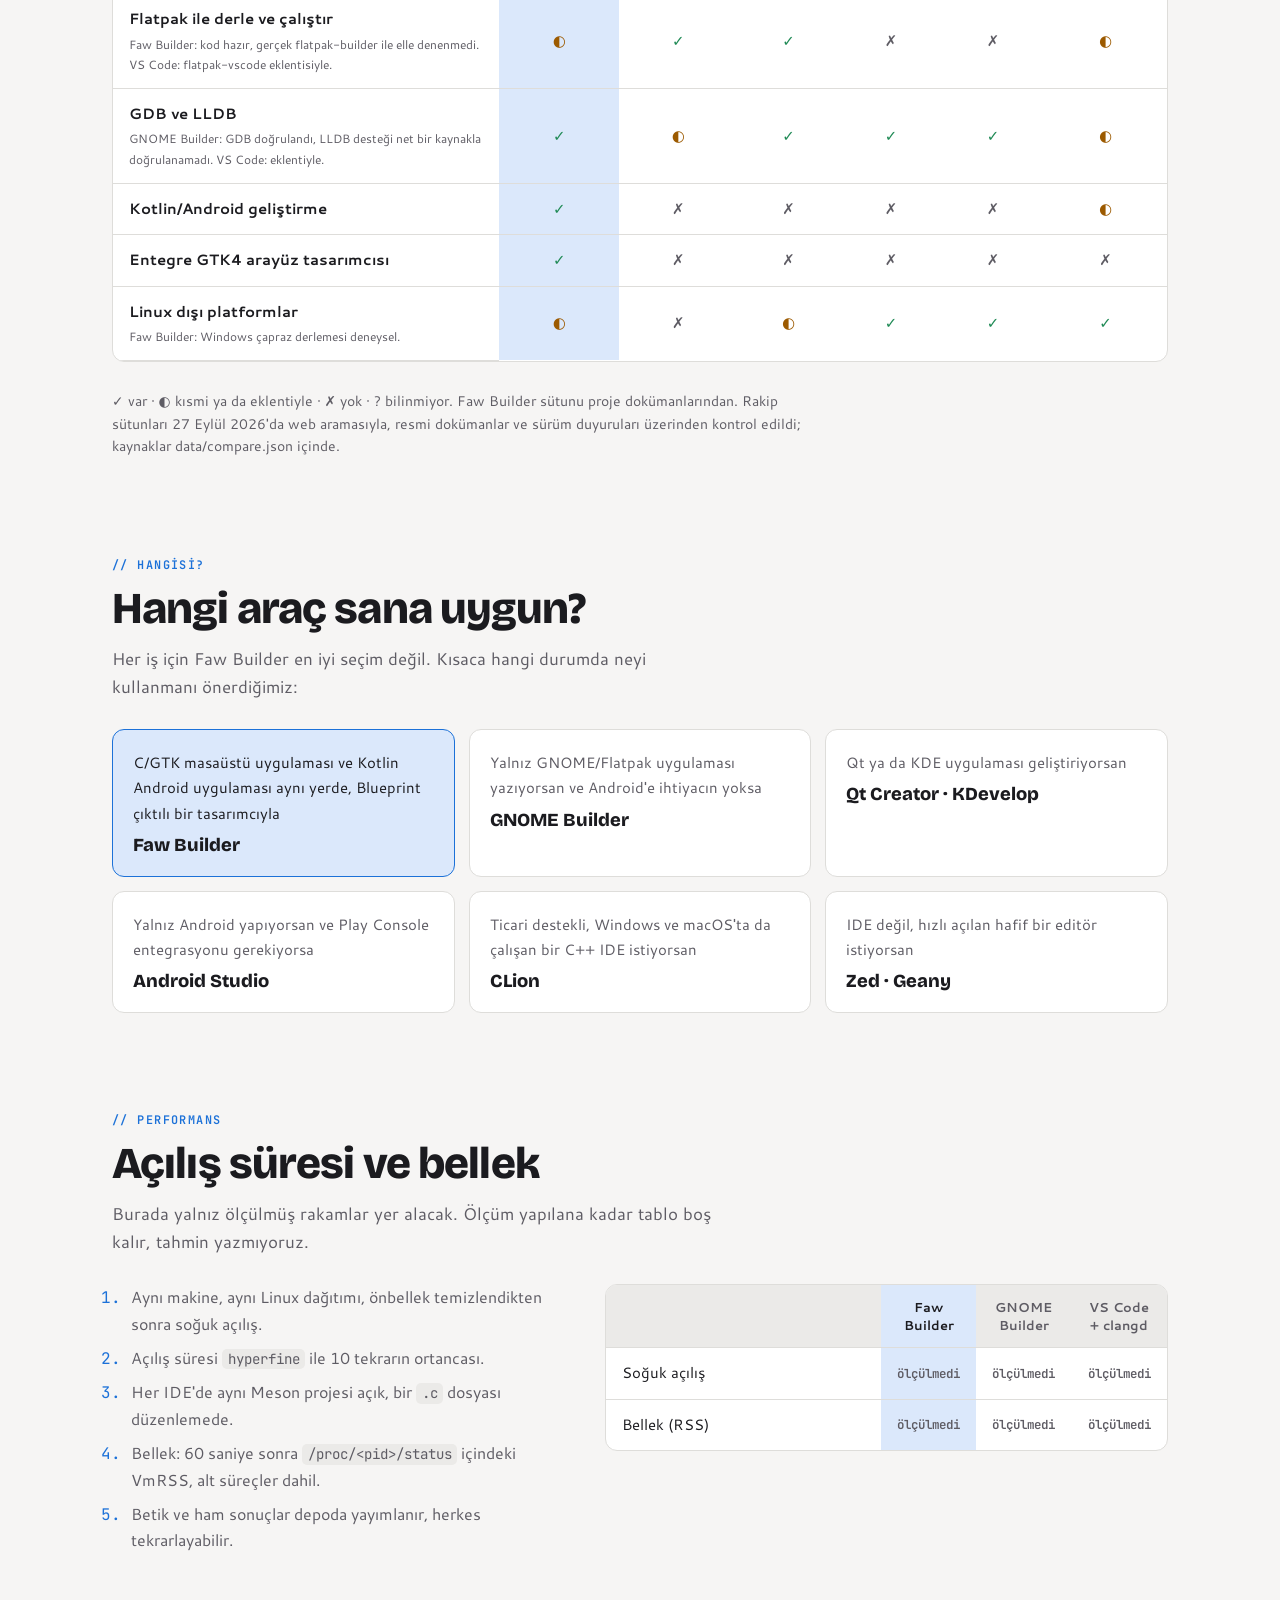
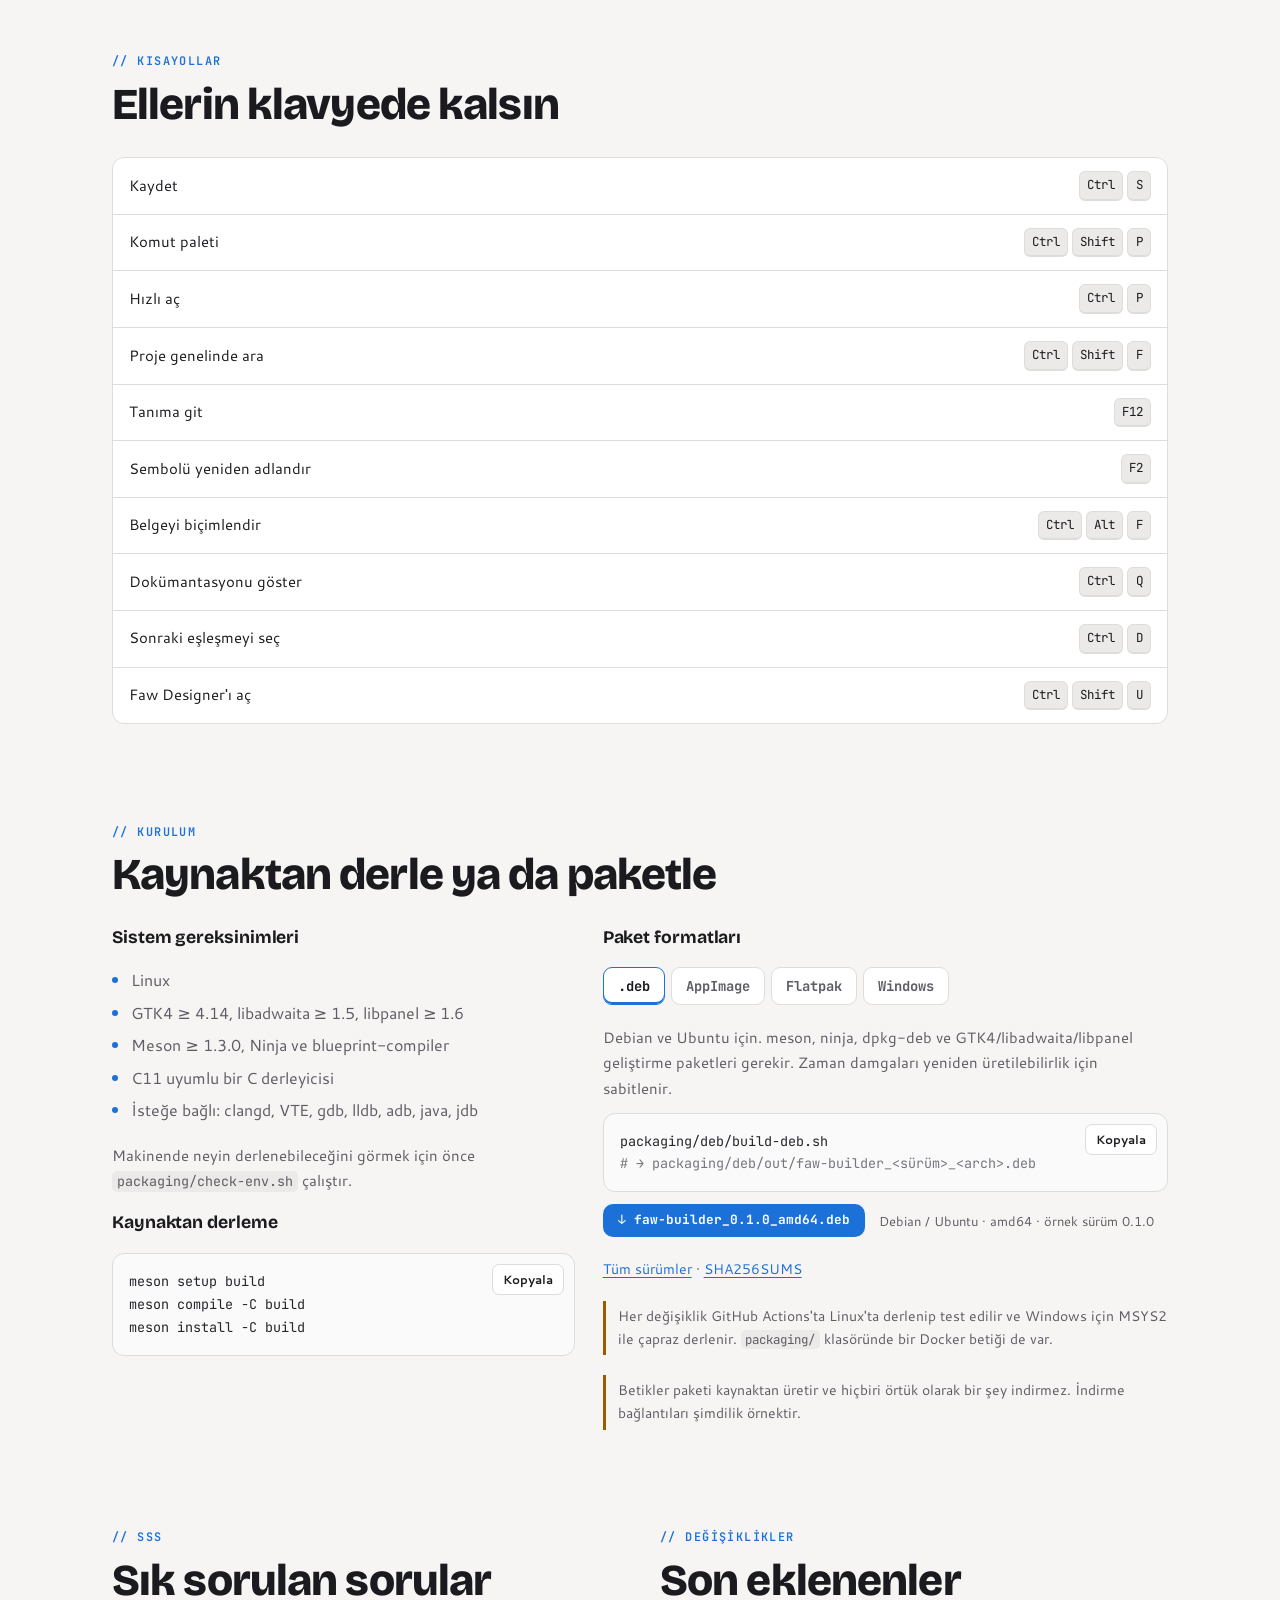
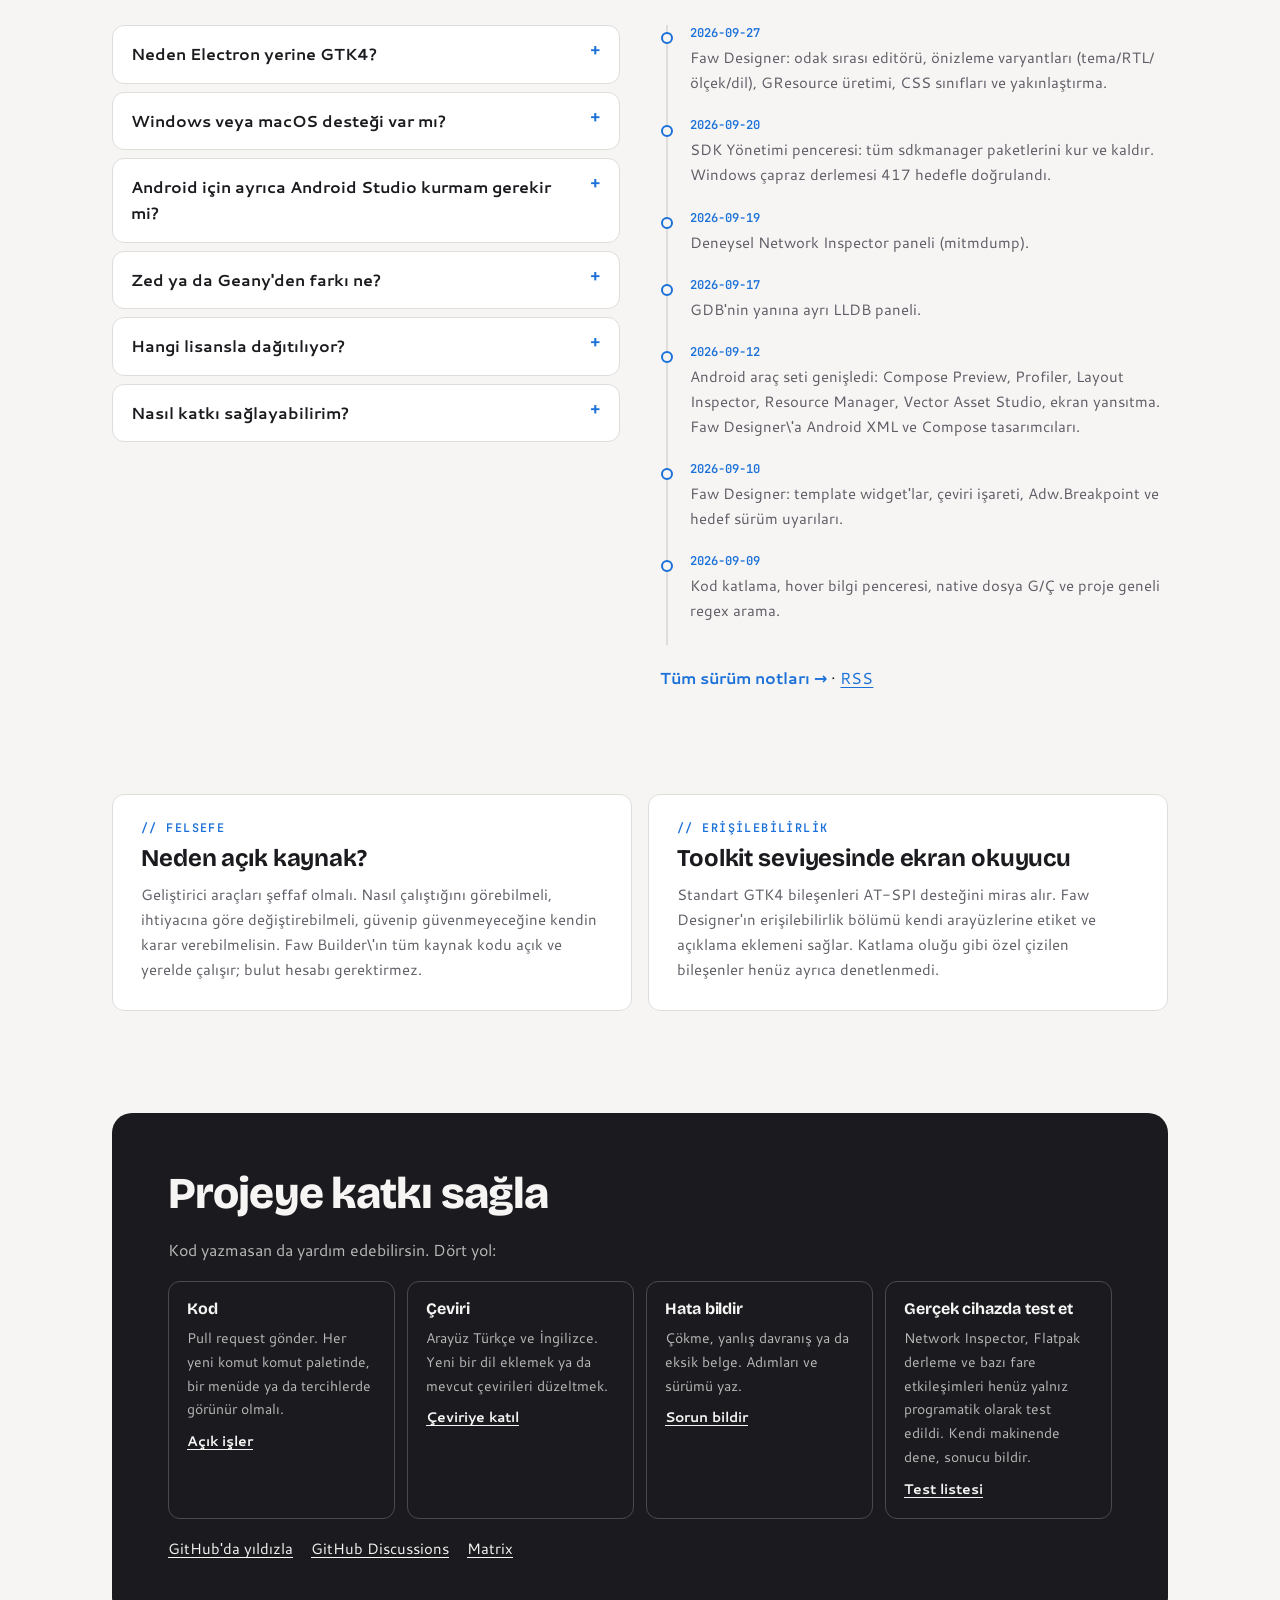
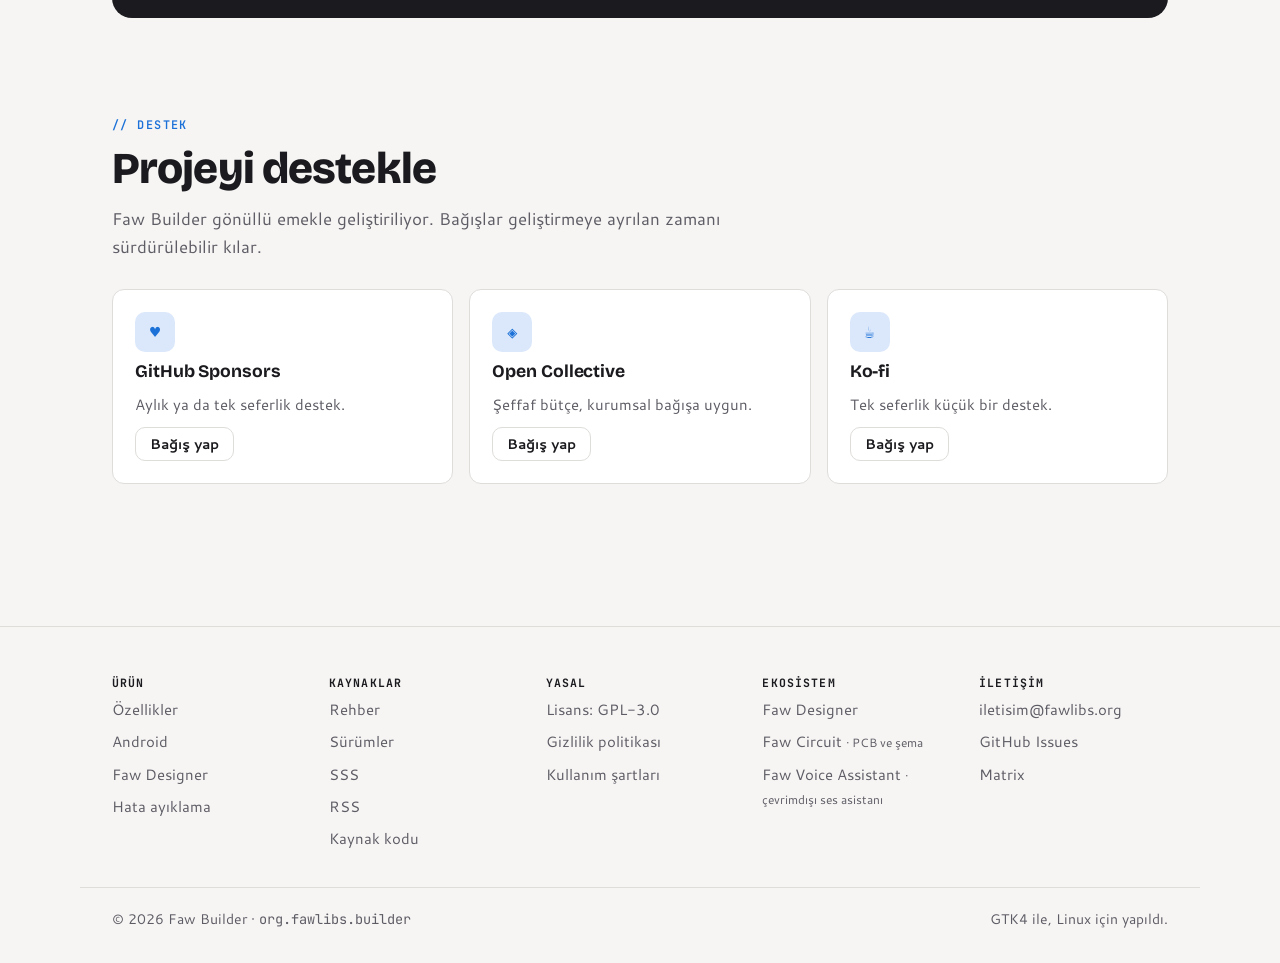
==== commit fd802c36: "Ekosistem: Faw Circuit ve Faw Voice Assistant sayfaları, planlananlar kaldırıldı - circuit.html ve s" ====
--- a/index.html
+++ b/index.html
@@ -635,9 +635,8 @@
       <a href="kullanim-sartlari.html" data-i18n="footer.terms">Kullanım şartları</a></div>
     <div class="footer-col"><span class="footer-heading" data-i18n="footer.eco">Ekosistem</span>
       <a href="designer.html">Faw Designer</a>
-      <span class="footer-muted">Faw Circuit <small data-i18n="footer.circuit">· PCB ve şema</small></span>
-      <span class="footer-muted">Faw Voice Assistant <small data-i18n="footer.voice">· çevrimdışı ses asistanı</small></span>
-      <span class="footer-muted" data-i18n="footer.planned">Planlanan: Proje Takip, Not Alma, Görev Takip, Sağlıklı Beslenme</span></div>
+      <a href="circuit.html">Faw Circuit <small class="footer-muted" data-i18n="footer.circuit">· PCB ve şema</small></a>
+      <a href="ses-asistani.html">Faw Voice Assistant <small class="footer-muted" data-i18n="footer.voice">· çevrimdışı ses asistanı</small></a></div>
     <div class="footer-col"><span class="footer-heading" data-i18n="footer.contact">İletişim</span>
       <!-- ÖRNEK: CONTACT --><a href="mailto:iletisim@fawlibs.org">iletisim@fawlibs.org</a><a href="https://github.com/fawlibs/faw-builder/issues" rel="noopener">GitHub Issues</a><a href="https://matrix.to/#/#faw-builder:matrix.org" rel="noopener">Matrix</a></div>
   </div>
--- a/assets/site.css
+++ b/assets/site.css
@@ -397,7 +397,7 @@
 /* Eklemeler: test durumu, footer ekosistem */
 .hero-status{font:600 .82rem var(--f-mono);color:var(--droid);margin:0}
 .footer-muted{color:var(--muted)}
-.footer-muted small{font-size:.8em}
+.footer-muted small,small.footer-muted{font-size:.8em}
 .grid-4{grid-template-columns:repeat(auto-fit,minmax(min(100%,230px),1fr))}
 .theme-bar-sep{width:1px;height:18px;background:var(--line);margin:0 6px}
 .theme-bar button:disabled{opacity:.45;cursor:not-allowed}
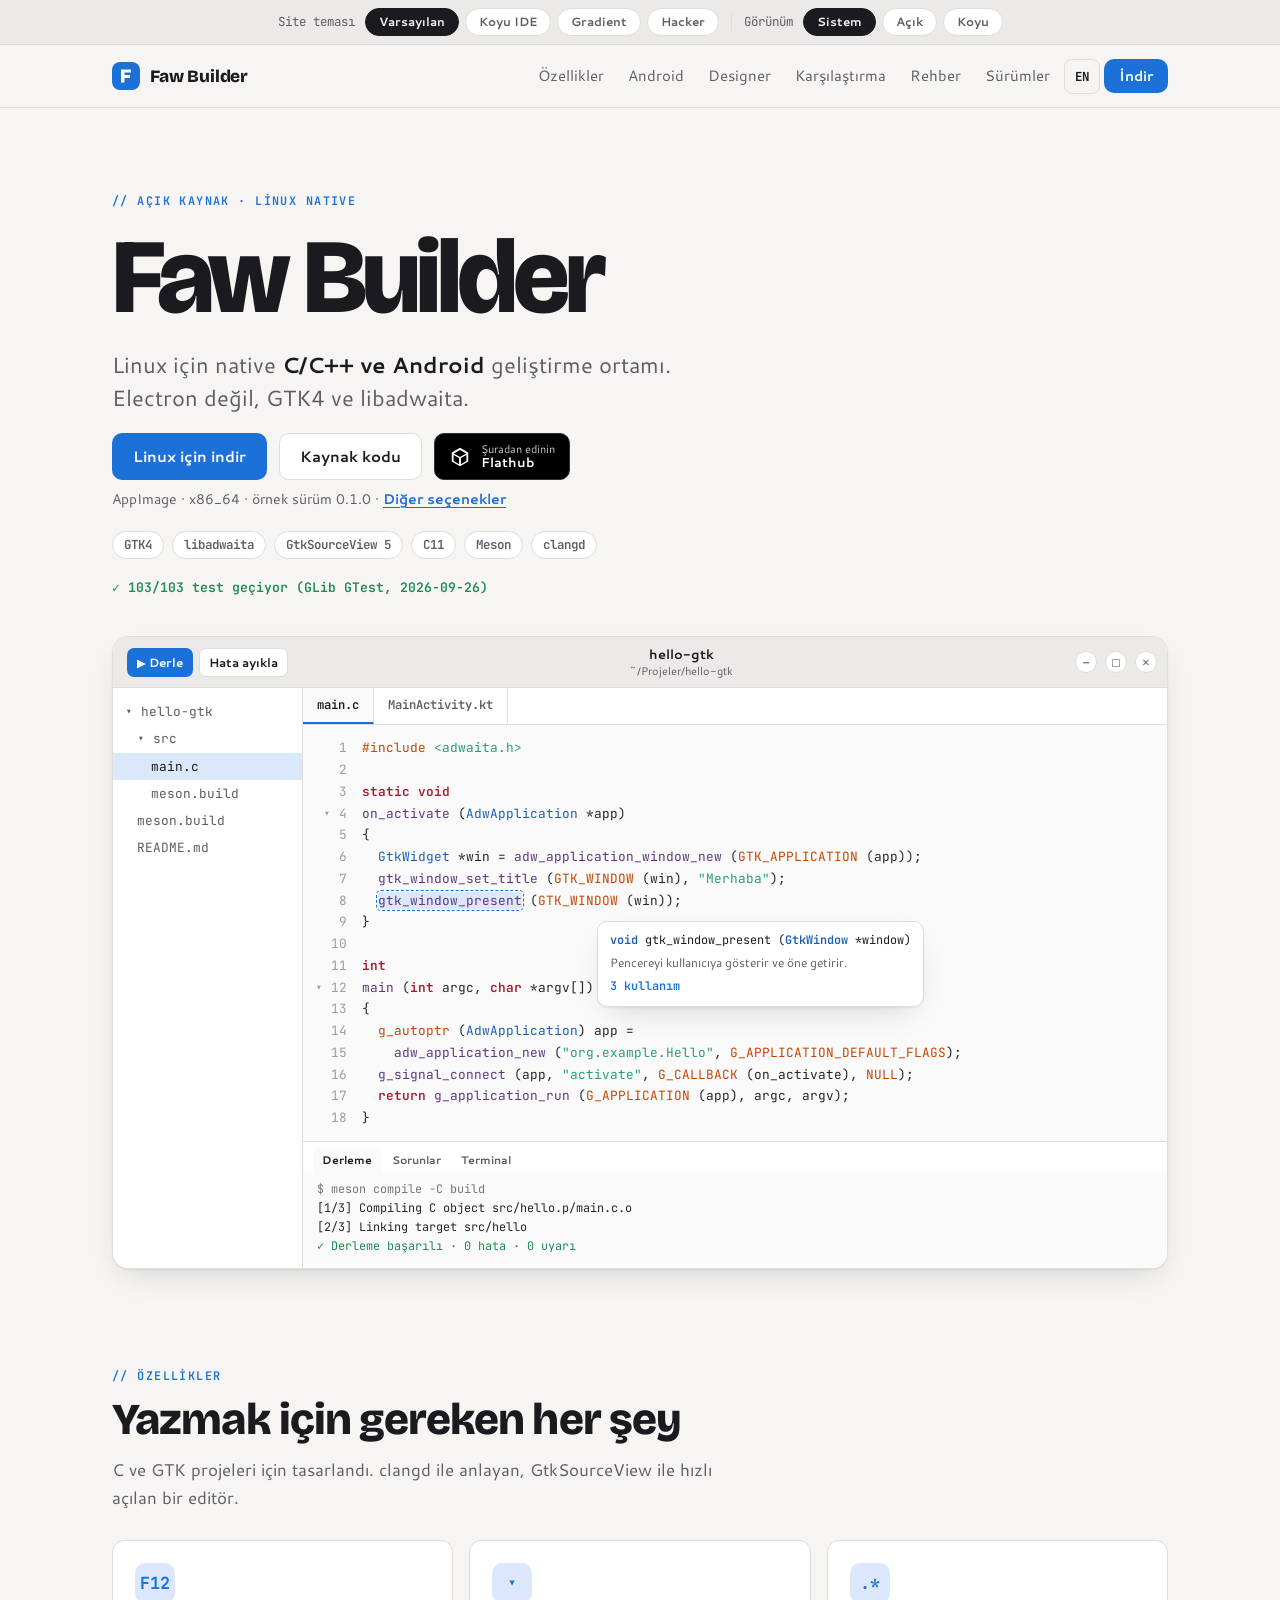
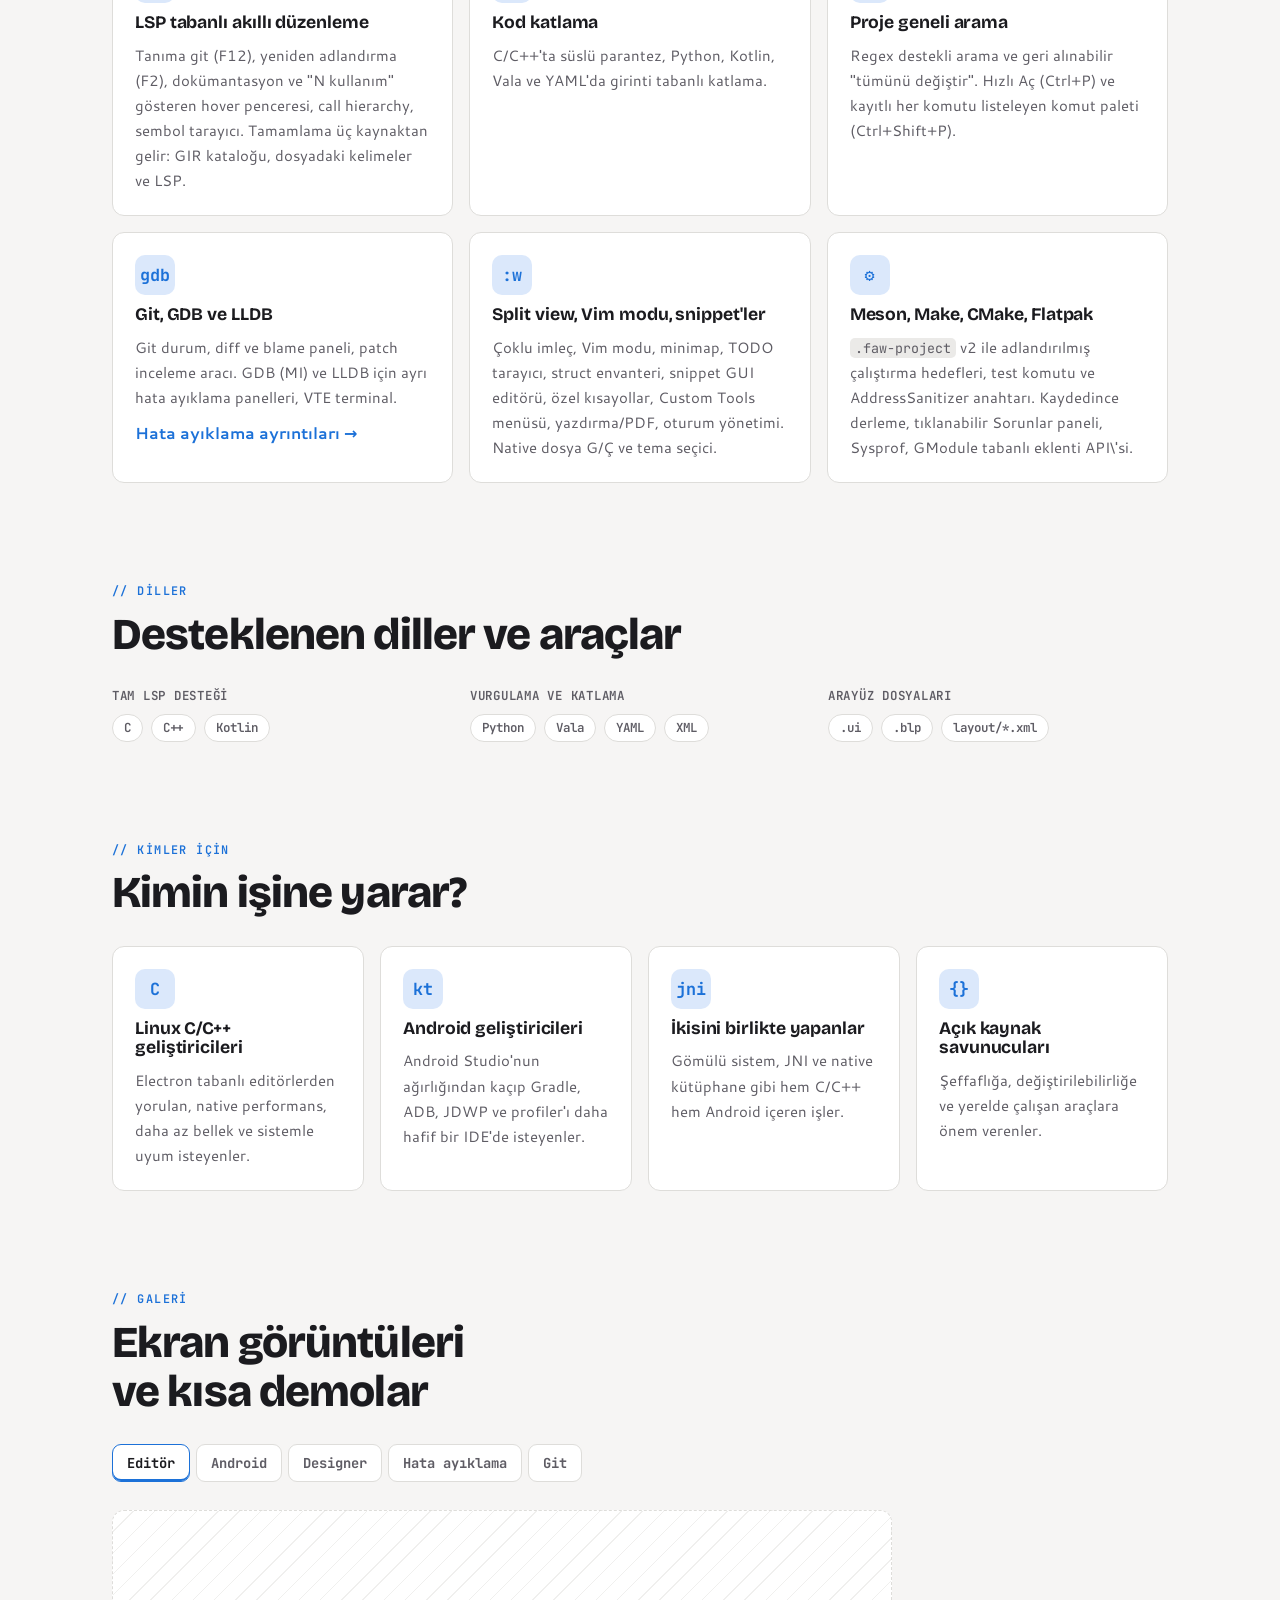
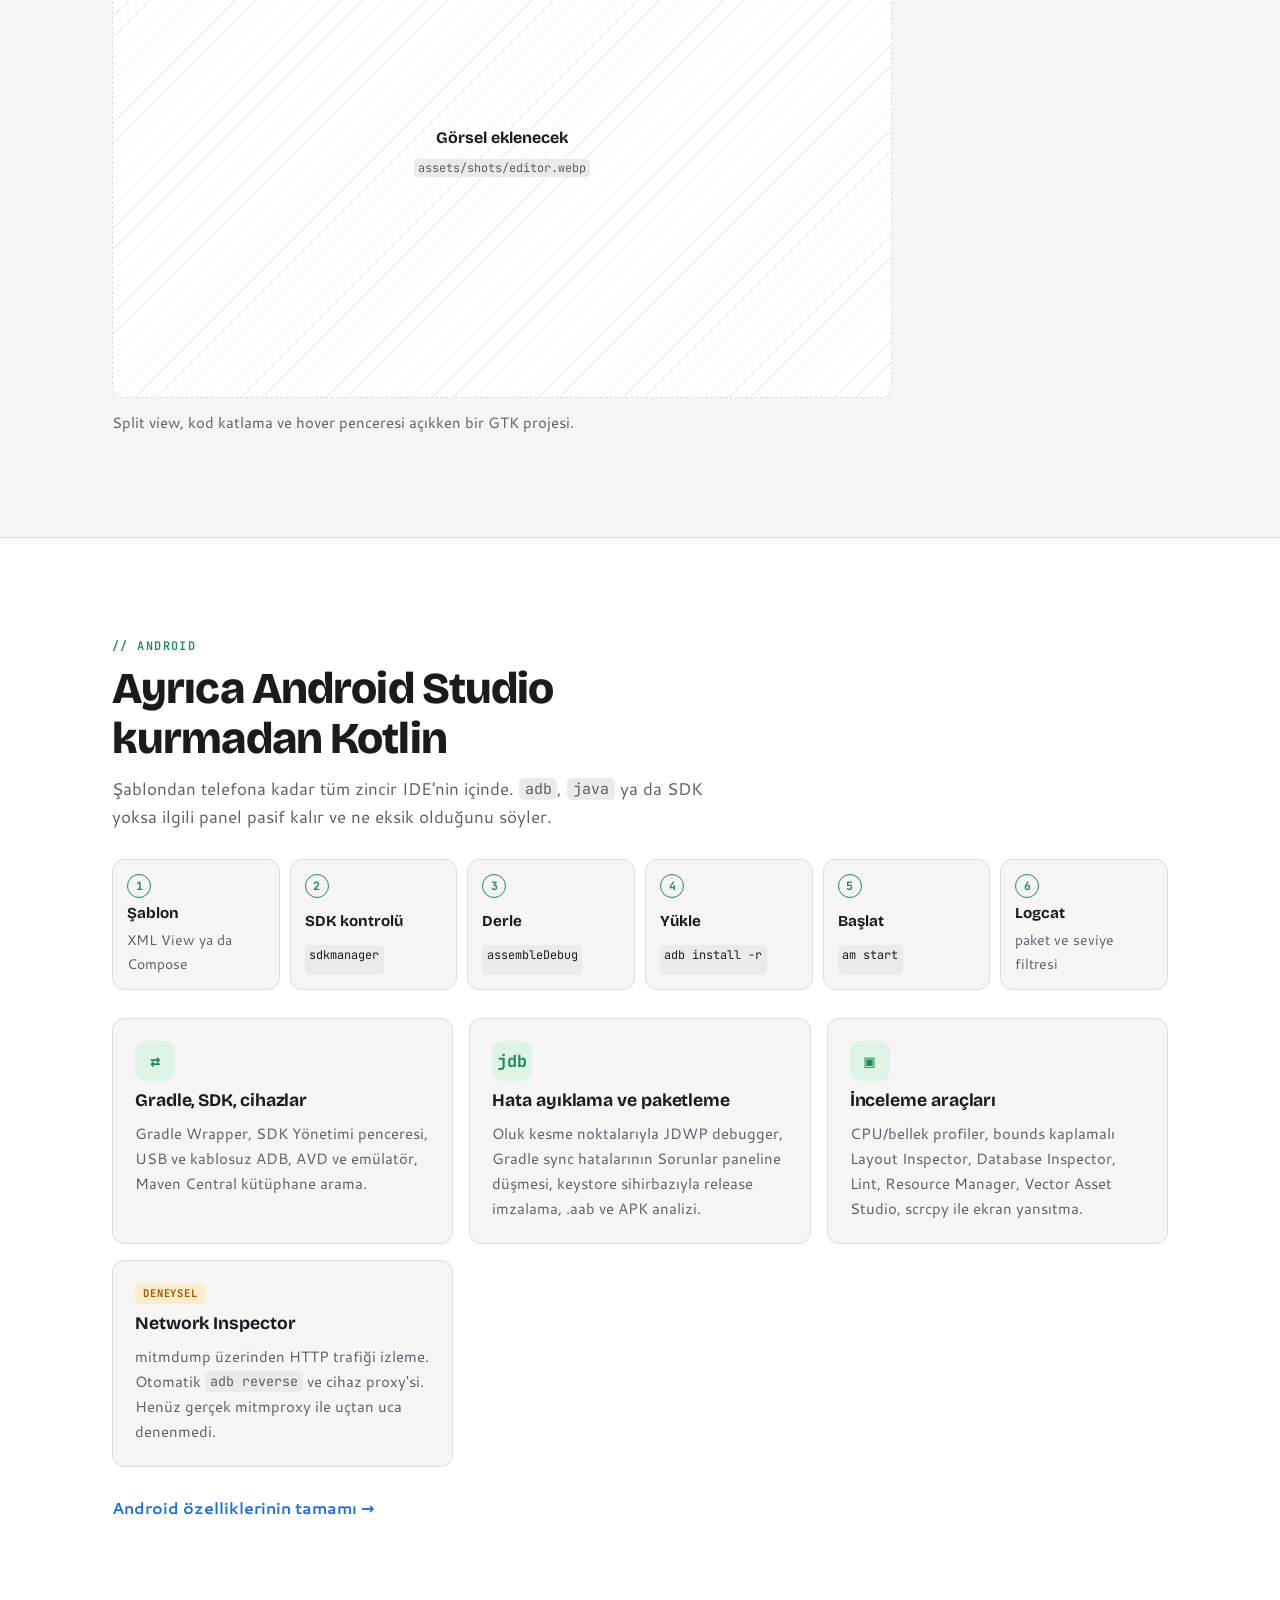
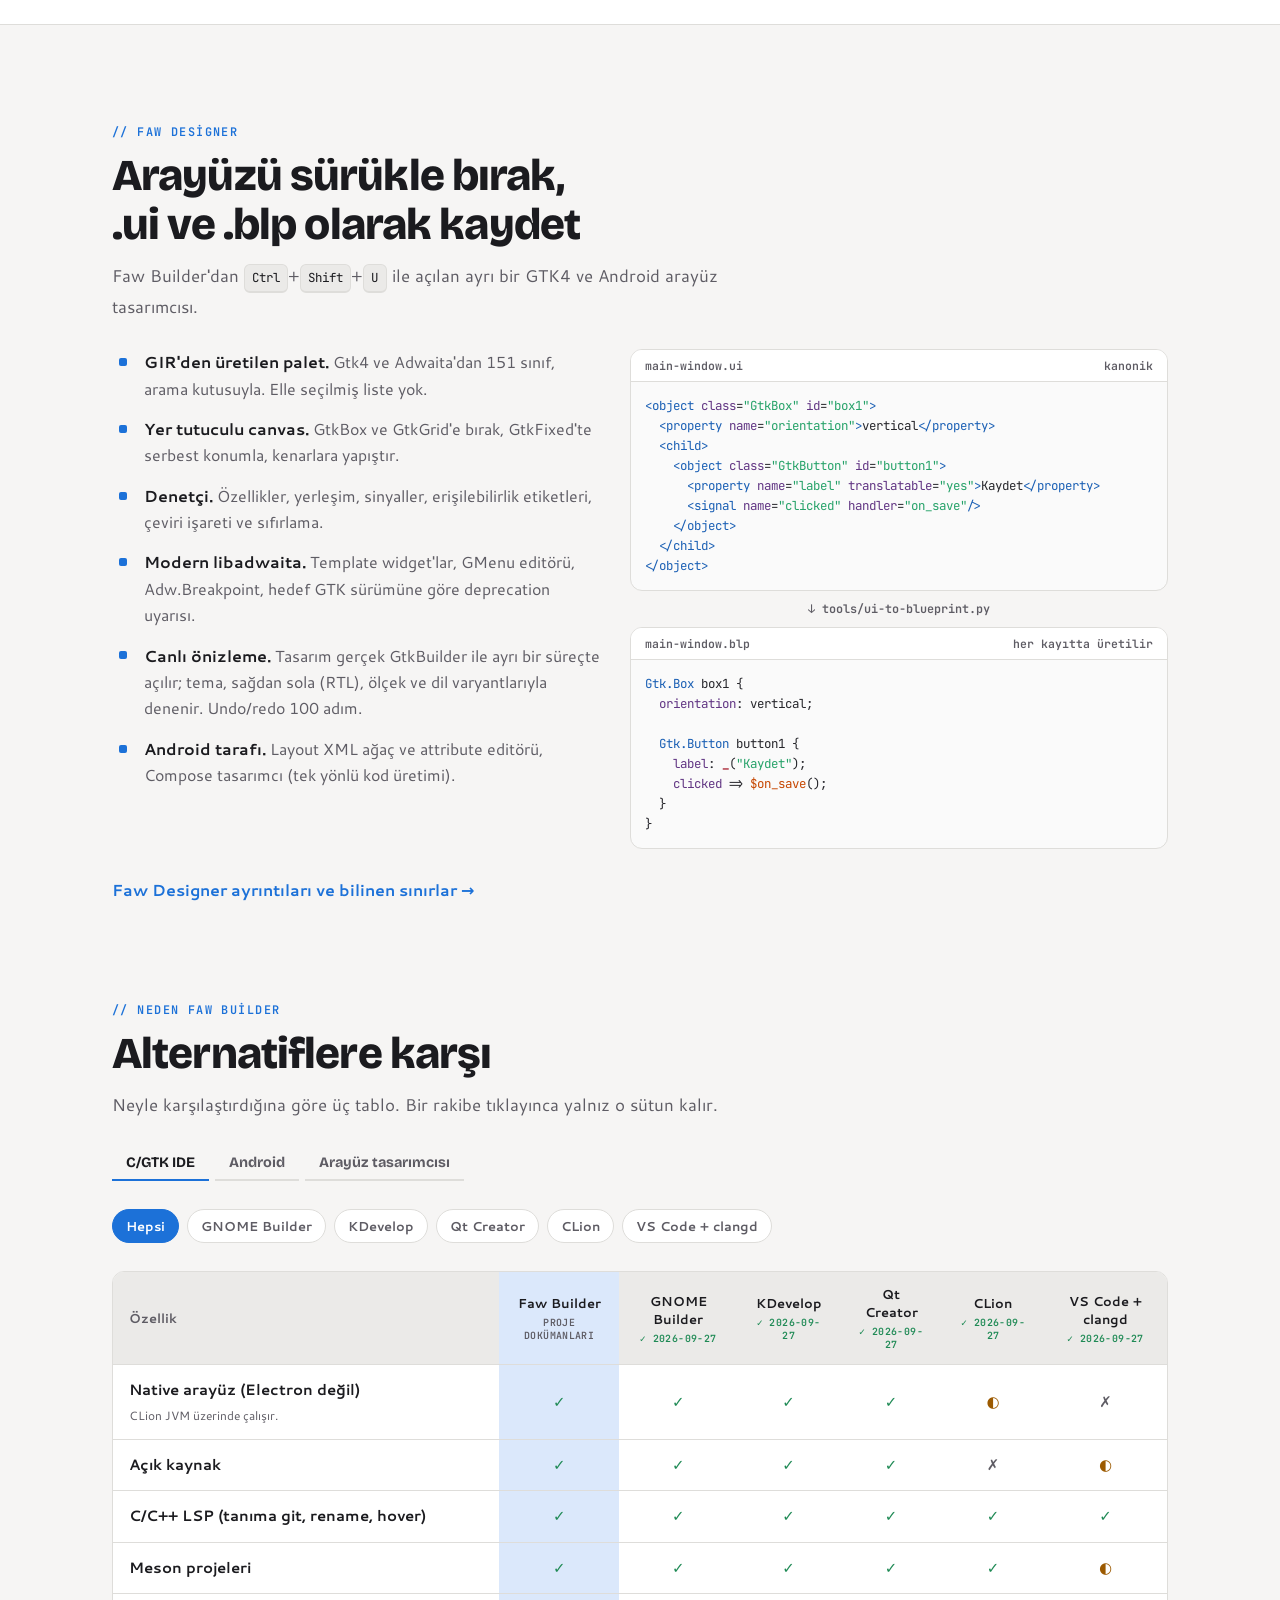
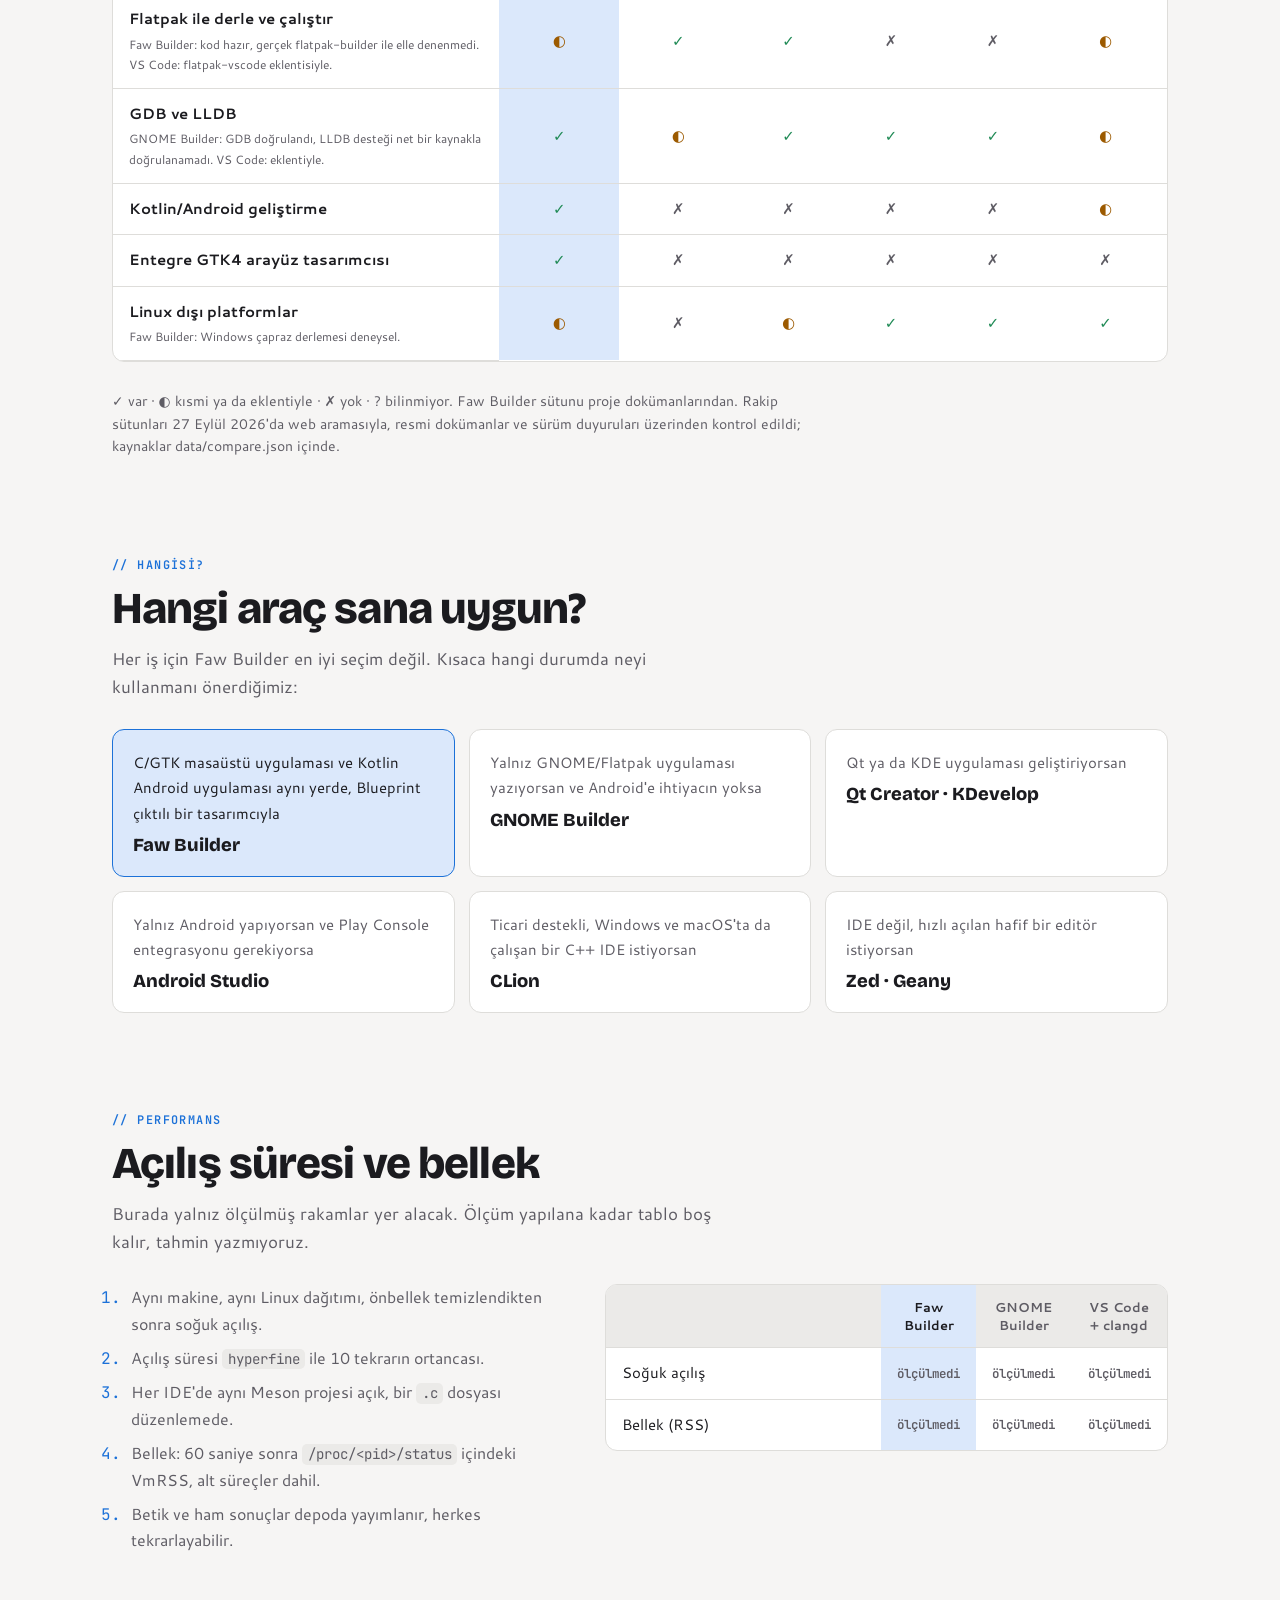
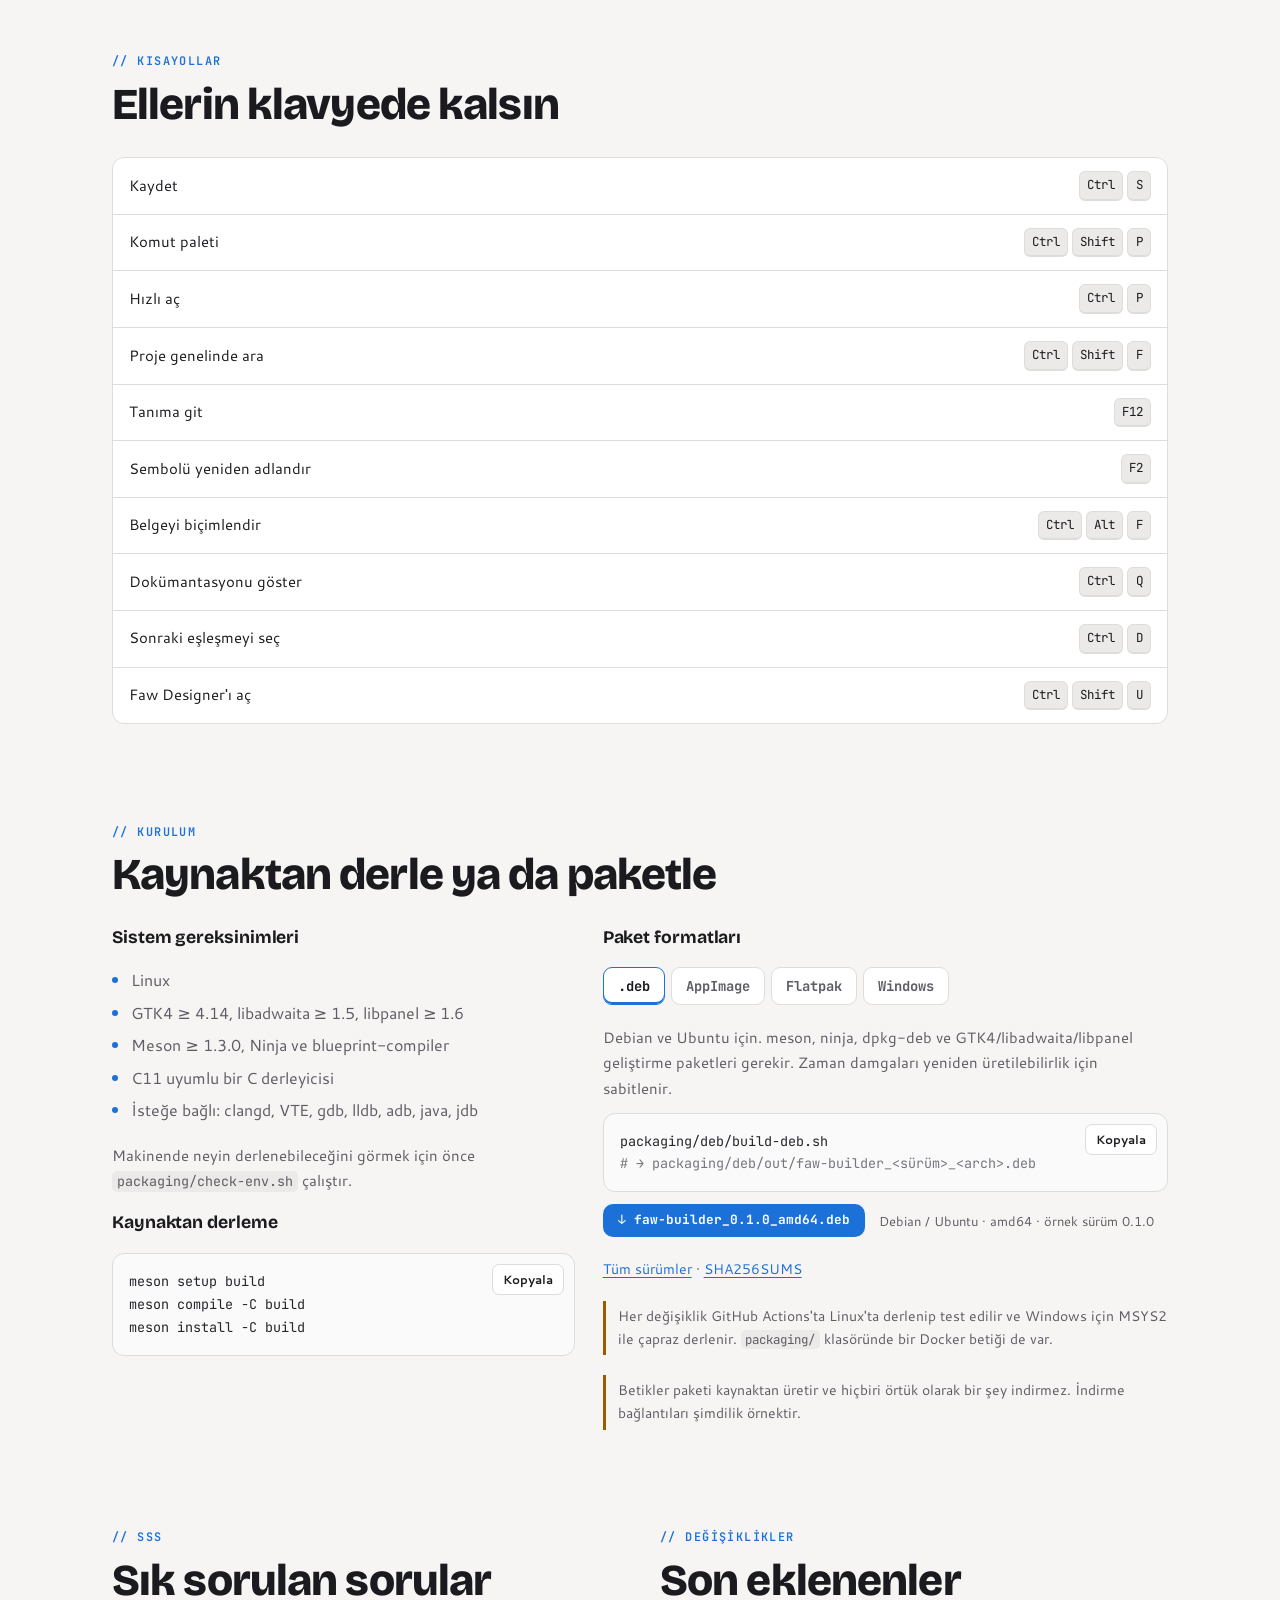
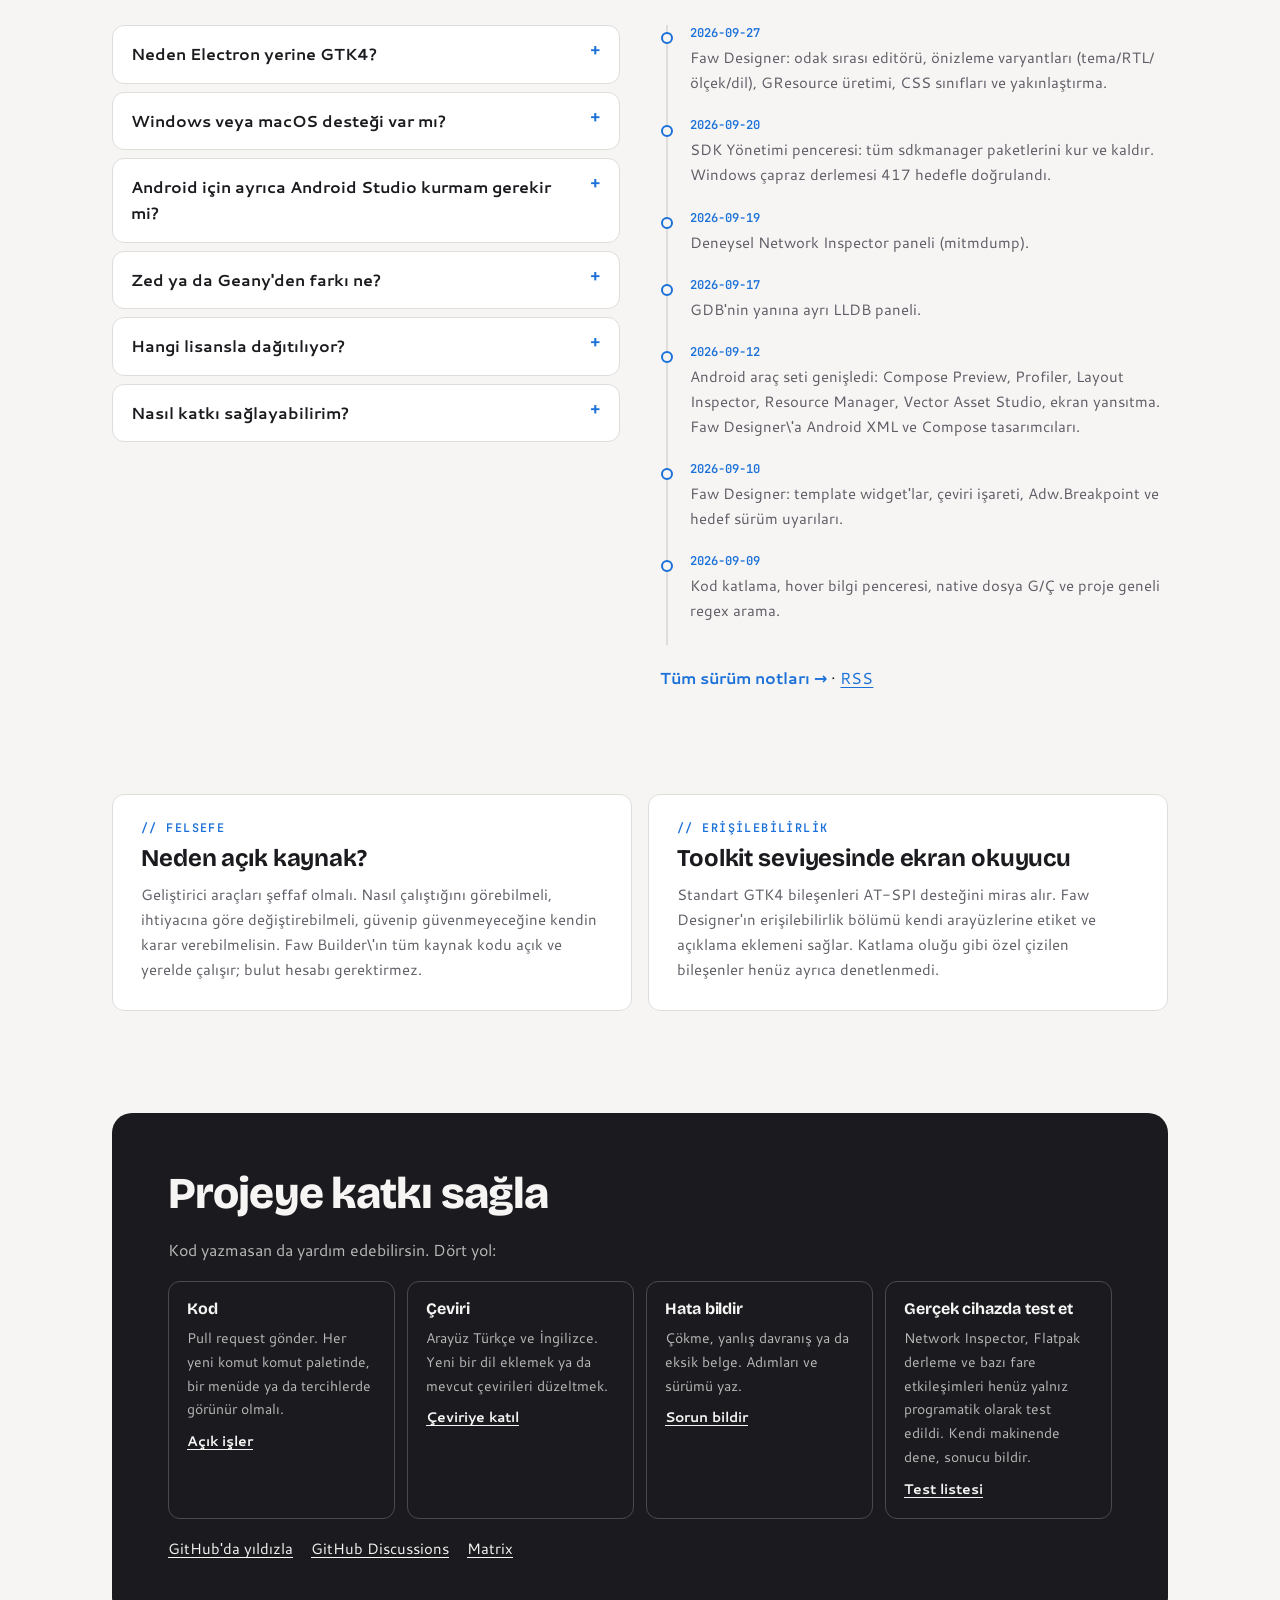
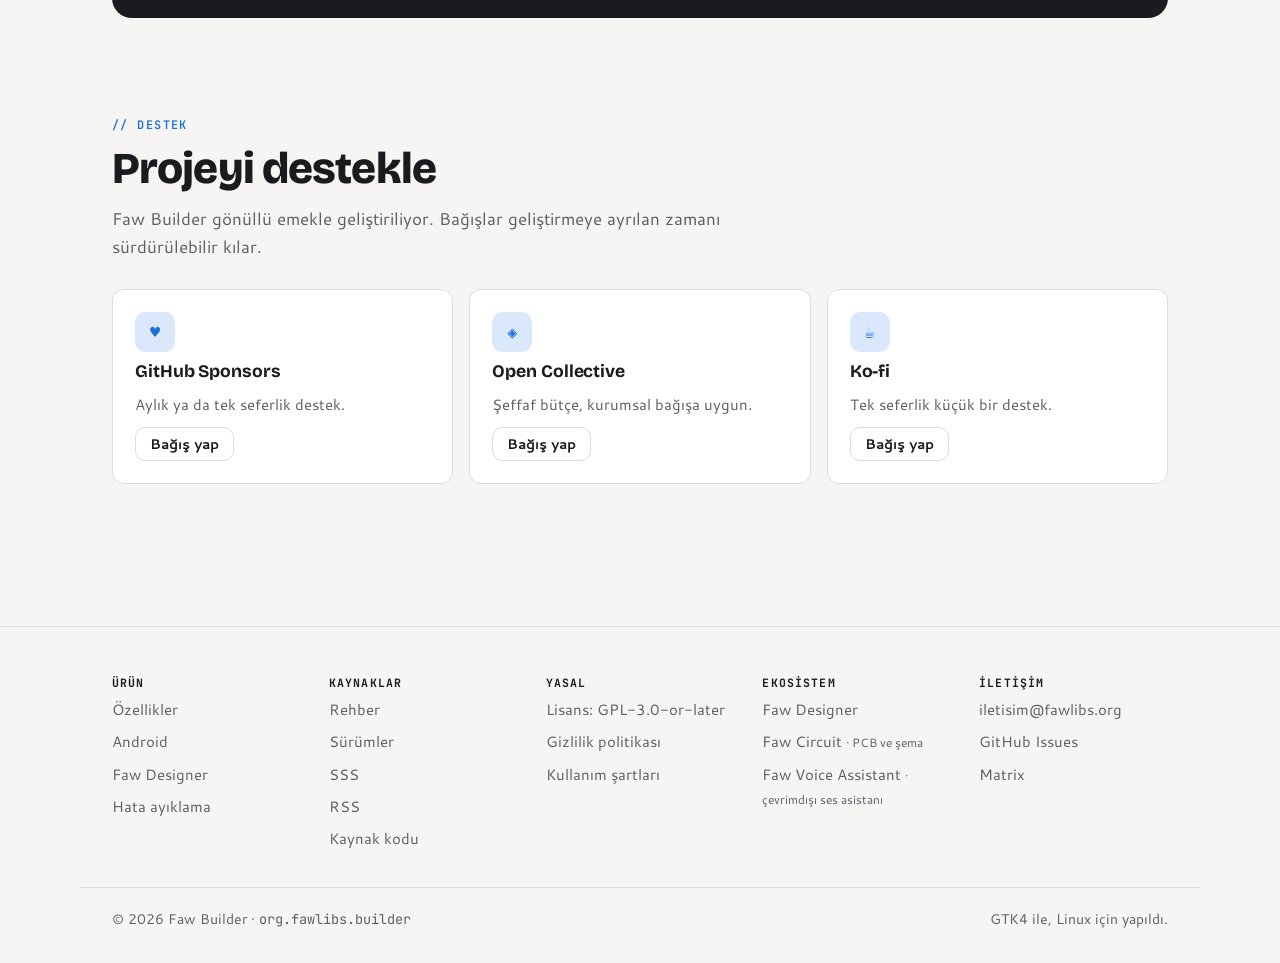
==== commit e3a8229e: "Lisans: GPL-3.0-or-later Footer, SSS, kullanım şartları, JSON-LD (SPDX), README ve WEBSITE_PROMPT gü" ====
--- a/index.html
+++ b/index.html
@@ -30,7 +30,7 @@
   "operatingSystem": "Linux",
   "description": "GTK4/libadwaita ile yazılmış native Linux C/C++ ve Android IDE'si.",
   "url": "https://fawlibs.org/",
-  "license": "https://www.gnu.org/licenses/gpl-3.0.html",
+  "license": "https://spdx.org/licenses/GPL-3.0-or-later.html",
   "codeRepository": "https://github.com/fawlibs/faw-builder",
   "softwareRequirements": "GTK4 >= 4.14, libadwaita >= 1.5, libpanel >= 1.6",
   "releaseNotes": "https://fawlibs.org/surumler.html",
@@ -538,7 +538,7 @@
           <details><summary data-i18n="faq.q6">Zed ya da Geany'den farkı ne?</summary>
             <p data-i18n="faq.a6">Zed ve Geany hızlı, hafif editörler. Faw Builder bir IDE: derleme sistemleri, debugger, Android araç zinciri ve görsel arayüz tasarımcısı içinde gelir. Yalnız dosya düzenleyeceksen onlar daha hafif kalır.</p></details>
           <details><summary data-i18n="faq.q4">Hangi lisansla dağıtılıyor?</summary>
-            <p data-i18n="faq.a4">Faw Builder, <a href="https://www.gnu.org/licenses/gpl-3.0.html" rel="license noopener">GNU Genel Kamu Lisansı sürüm 3</a> (GPL-3.0) ile dağıtılan özgür yazılım. Kullanabilir, kaynak kodunu inceleyebilir, değiştirebilir ve dağıtabilirsin; değiştirilmiş bir sürümü dağıtırsan kaynak kodunu da aynı lisansla paylaşman gerekir.</p></details>
+            <p data-i18n="faq.a4">Faw Builder, <a href="https://www.gnu.org/licenses/gpl-3.0.html" rel="license noopener">GNU Genel Kamu Lisansı sürüm 3</a> ya da (tercihine göre) daha sonraki bir sürümü (GPL-3.0-or-later) ile dağıtılan özgür yazılım. Kullanabilir, kaynak kodunu inceleyebilir, değiştirebilir ve dağıtabilirsin; değiştirilmiş bir sürümü dağıtırsan kaynak kodunu da aynı lisansla paylaşman gerekir.</p></details>
           <details><summary data-i18n="faq.q5">Nasıl katkı sağlayabilirim?</summary>
             <p data-i18n="faq.a5">GitHub'da issue açabilir ya da pull request gönderebilirsin. Aşağıdaki bağlantılar oraya gider.</p></details>
         </div>
@@ -630,7 +630,7 @@
       <a href="baslangic.html" data-i18n="nav.guide">Rehber</a><a href="surumler.html" data-i18n="nav.releases">Sürümler</a><a href="index.html#sss" data-i18n="nav.faq">SSS</a><a href="feed.xml">RSS</a>
       <!-- ÖRNEK: GITHUB_URL --><a href="https://github.com/fawlibs/faw-builder" rel="noopener" data-i18n="hero.source">Kaynak kodu</a></div>
     <div class="footer-col"><span class="footer-heading" data-i18n="footer.legal">Yasal</span>
-      <a href="https://www.gnu.org/licenses/gpl-3.0.html" rel="license noopener" data-i18n="footer.license">Lisans: GPL-3.0</a>
+      <a href="https://www.gnu.org/licenses/gpl-3.0.html" rel="license noopener" data-i18n="footer.license">Lisans: GPL-3.0-or-later</a>
       <a href="gizlilik.html" data-i18n="footer.privacy">Gizlilik politikası</a>
       <a href="kullanim-sartlari.html" data-i18n="footer.terms">Kullanım şartları</a></div>
     <div class="footer-col"><span class="footer-heading" data-i18n="footer.eco">Ekosistem</span>
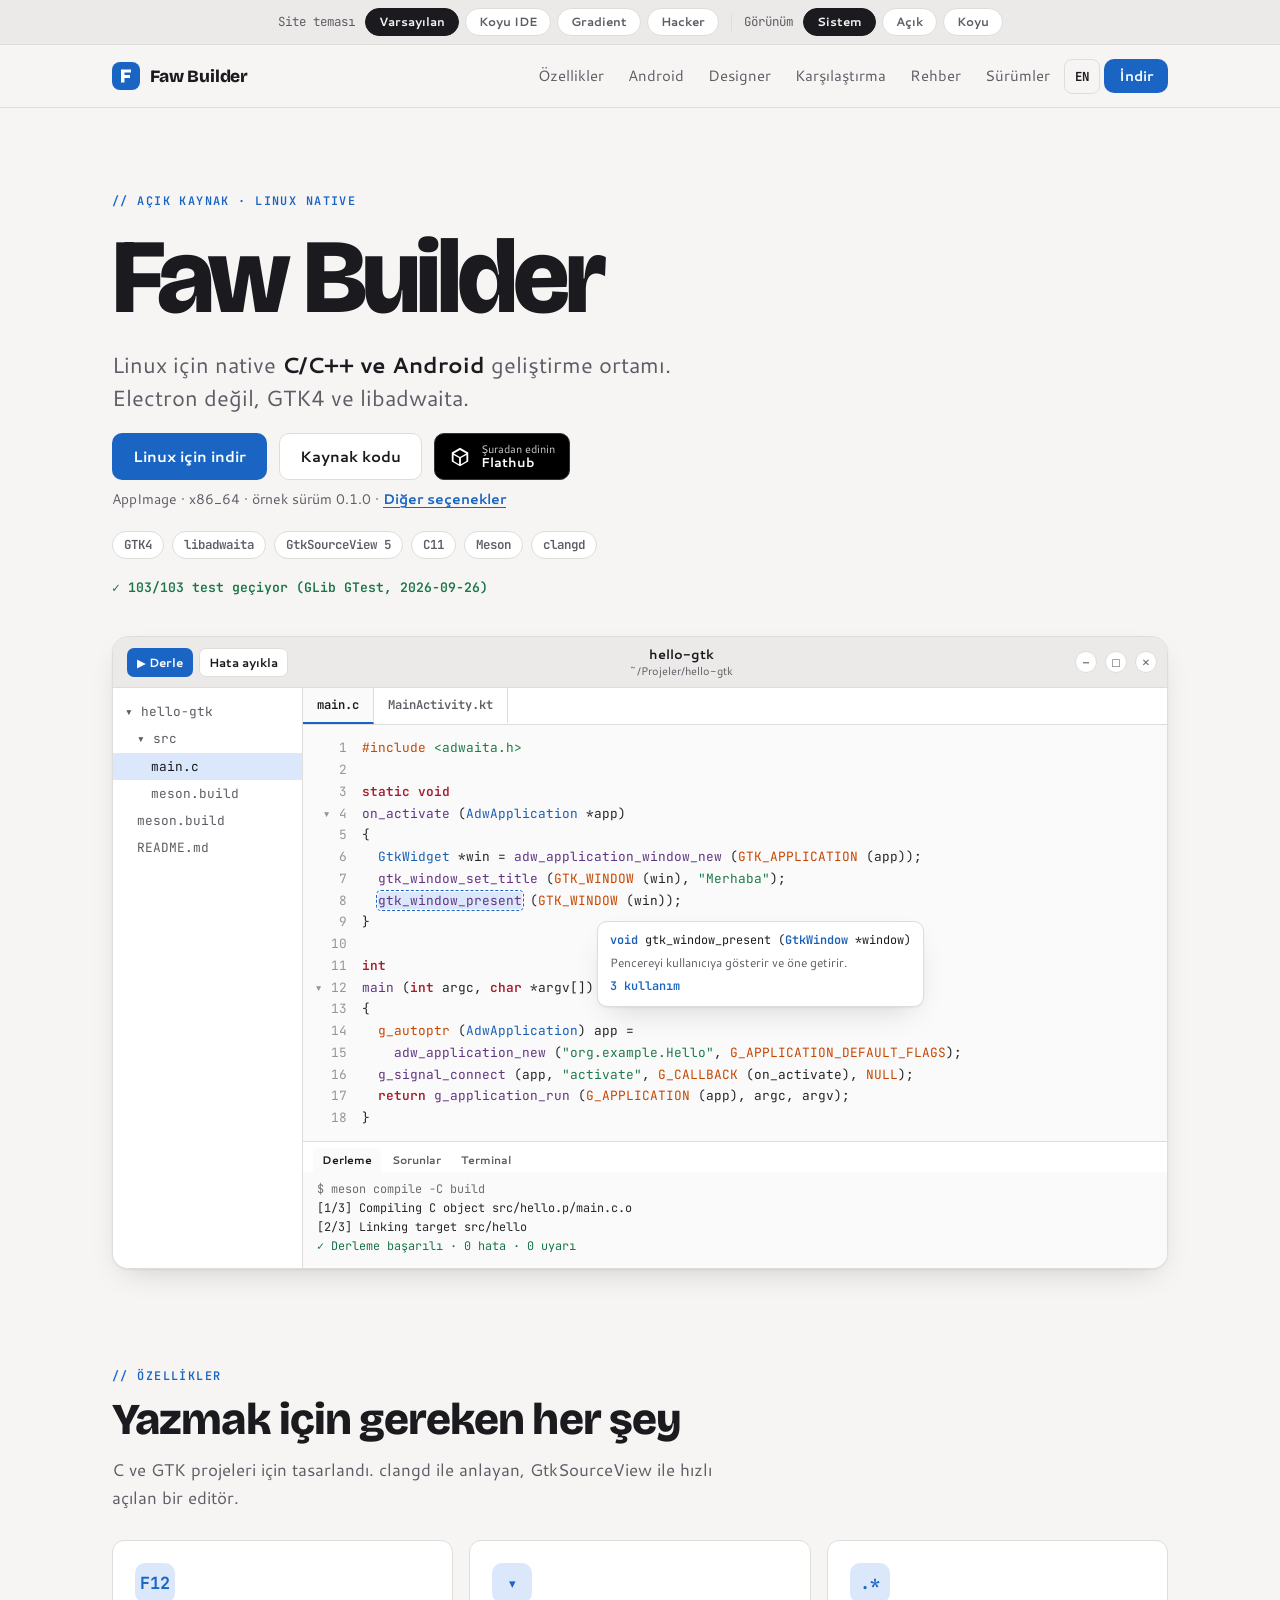
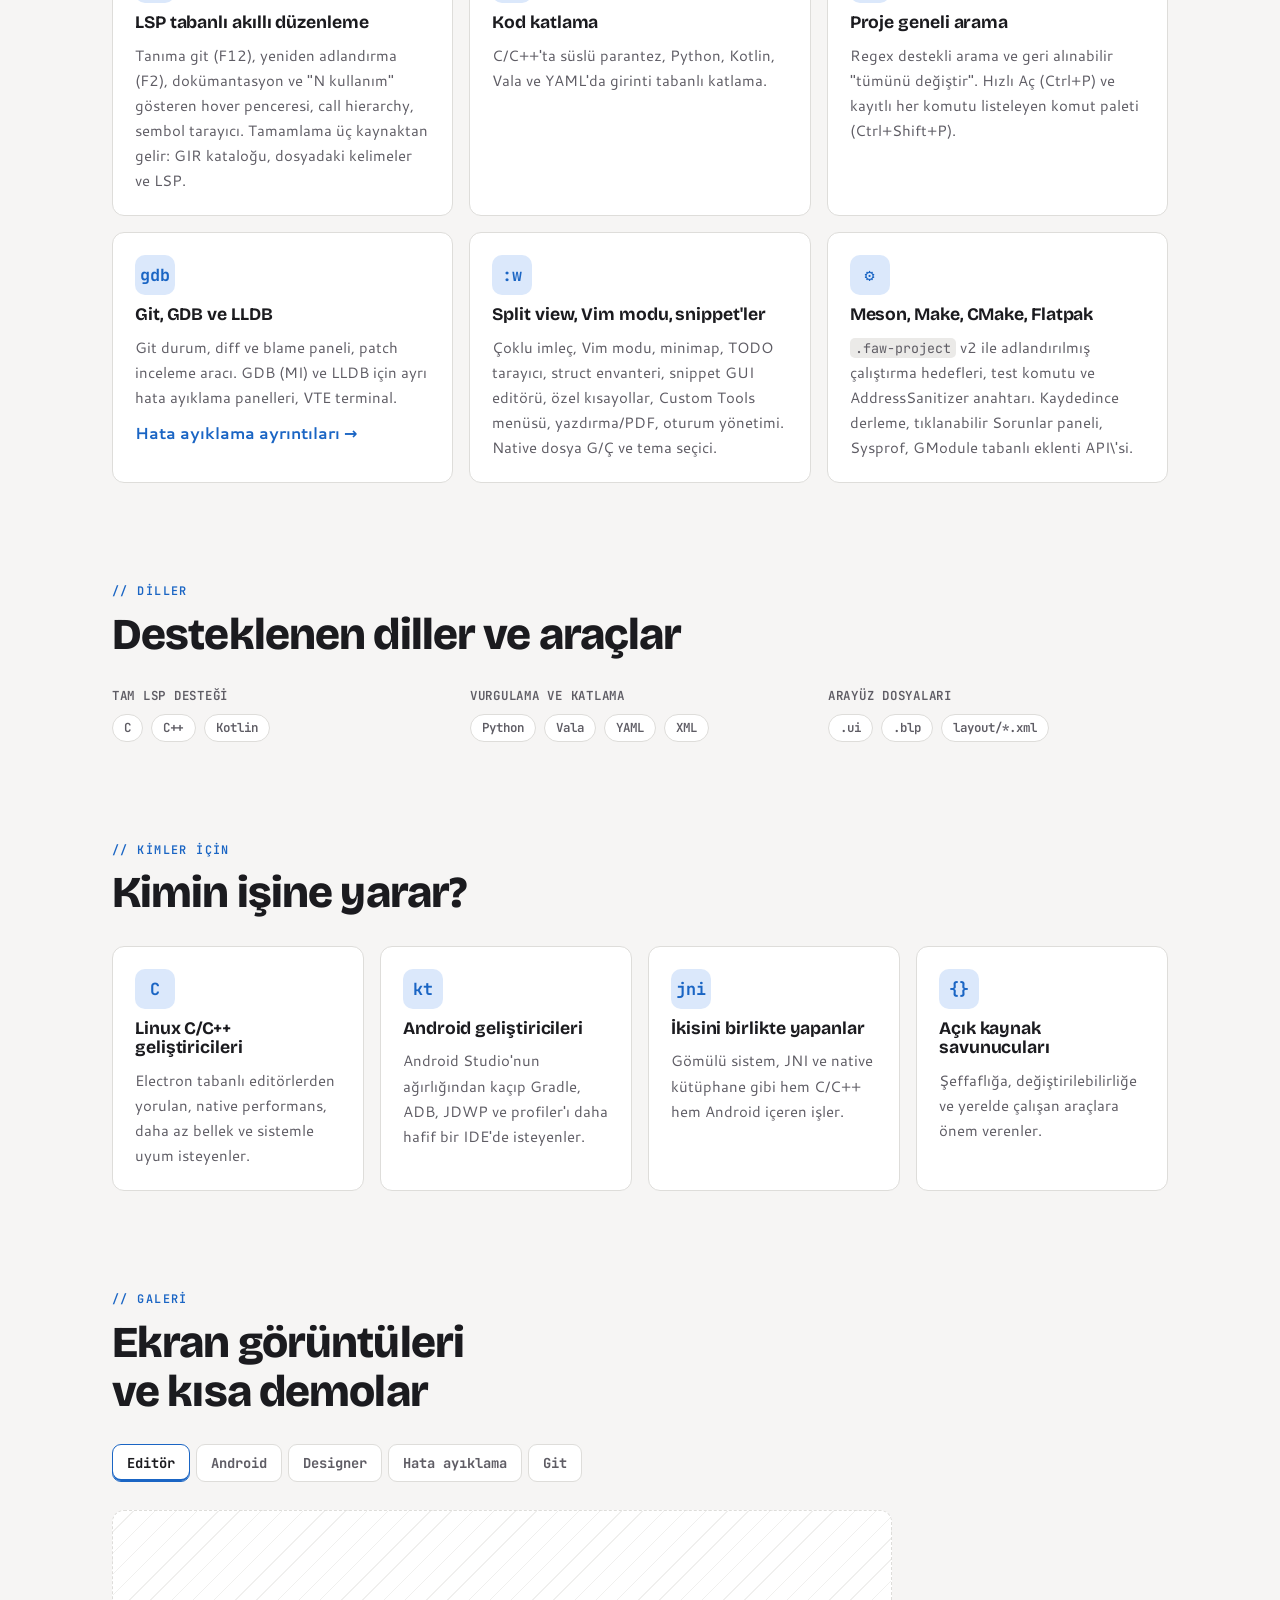
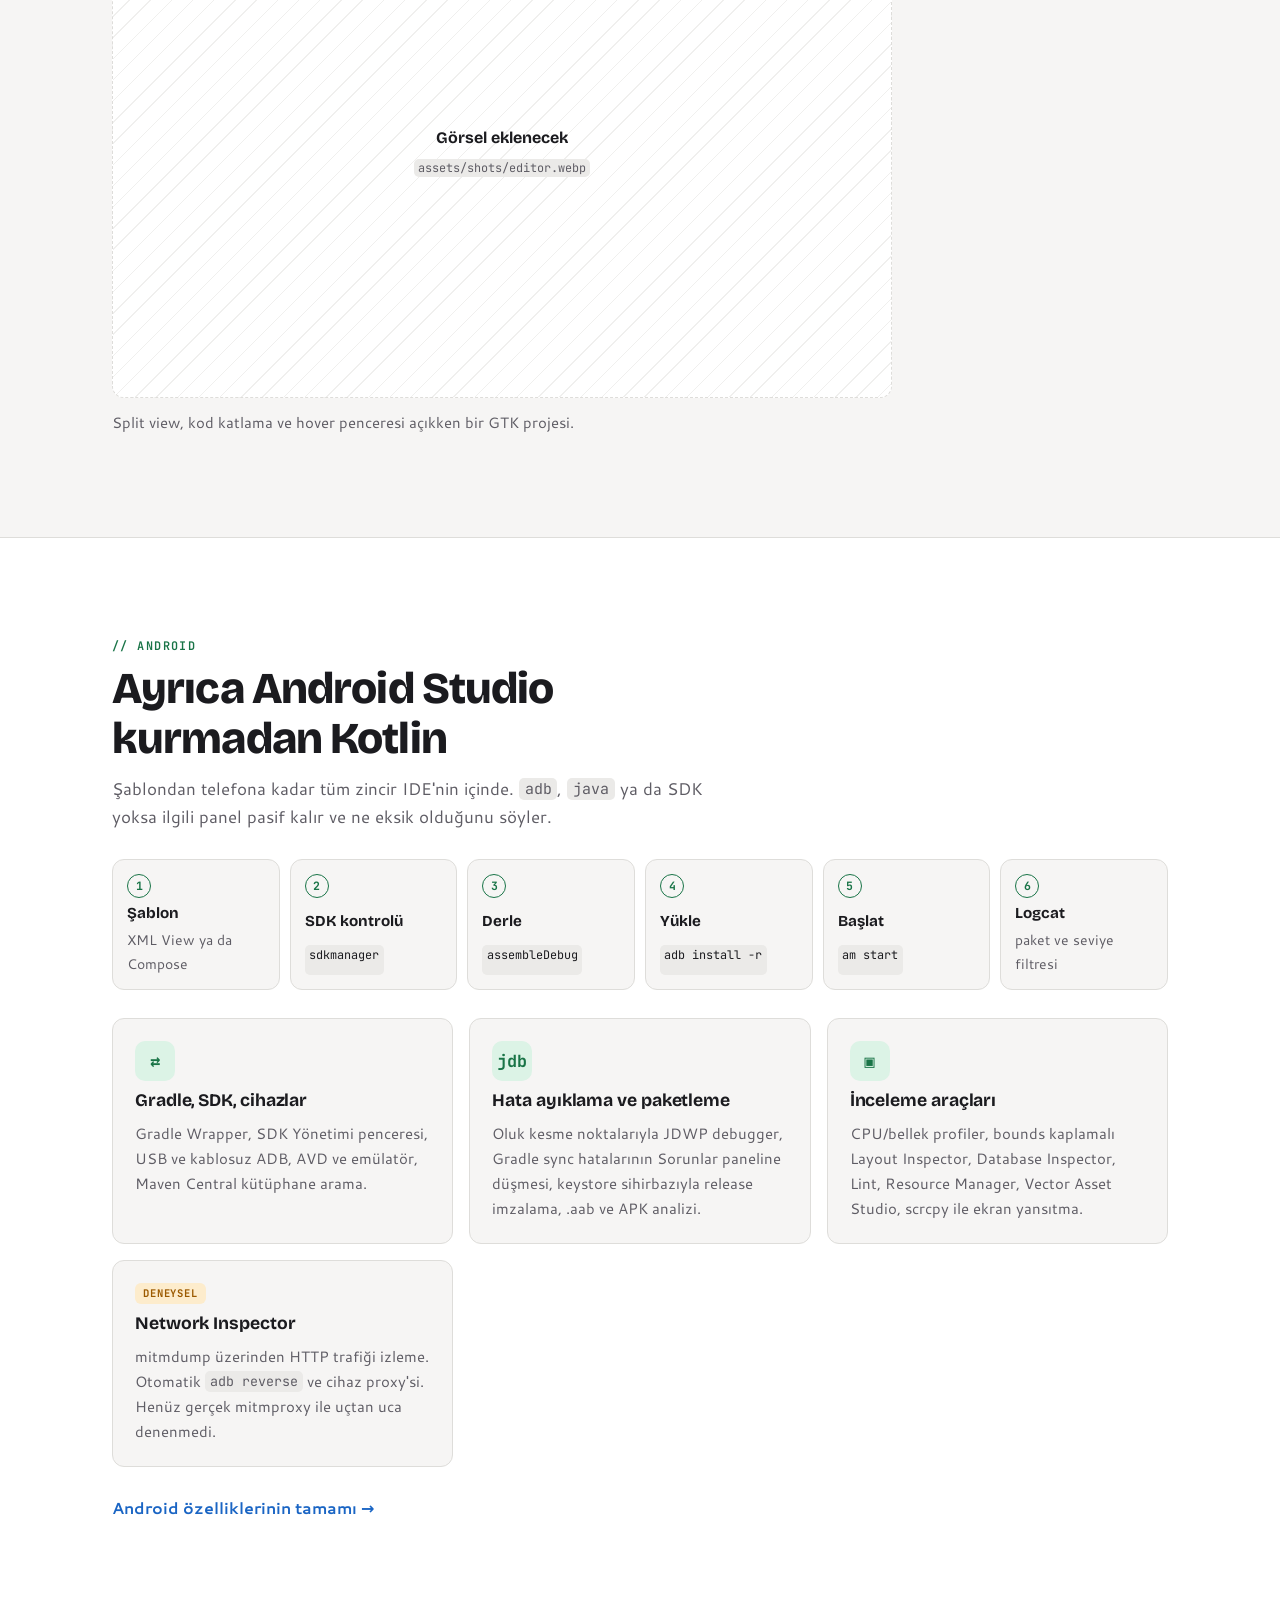
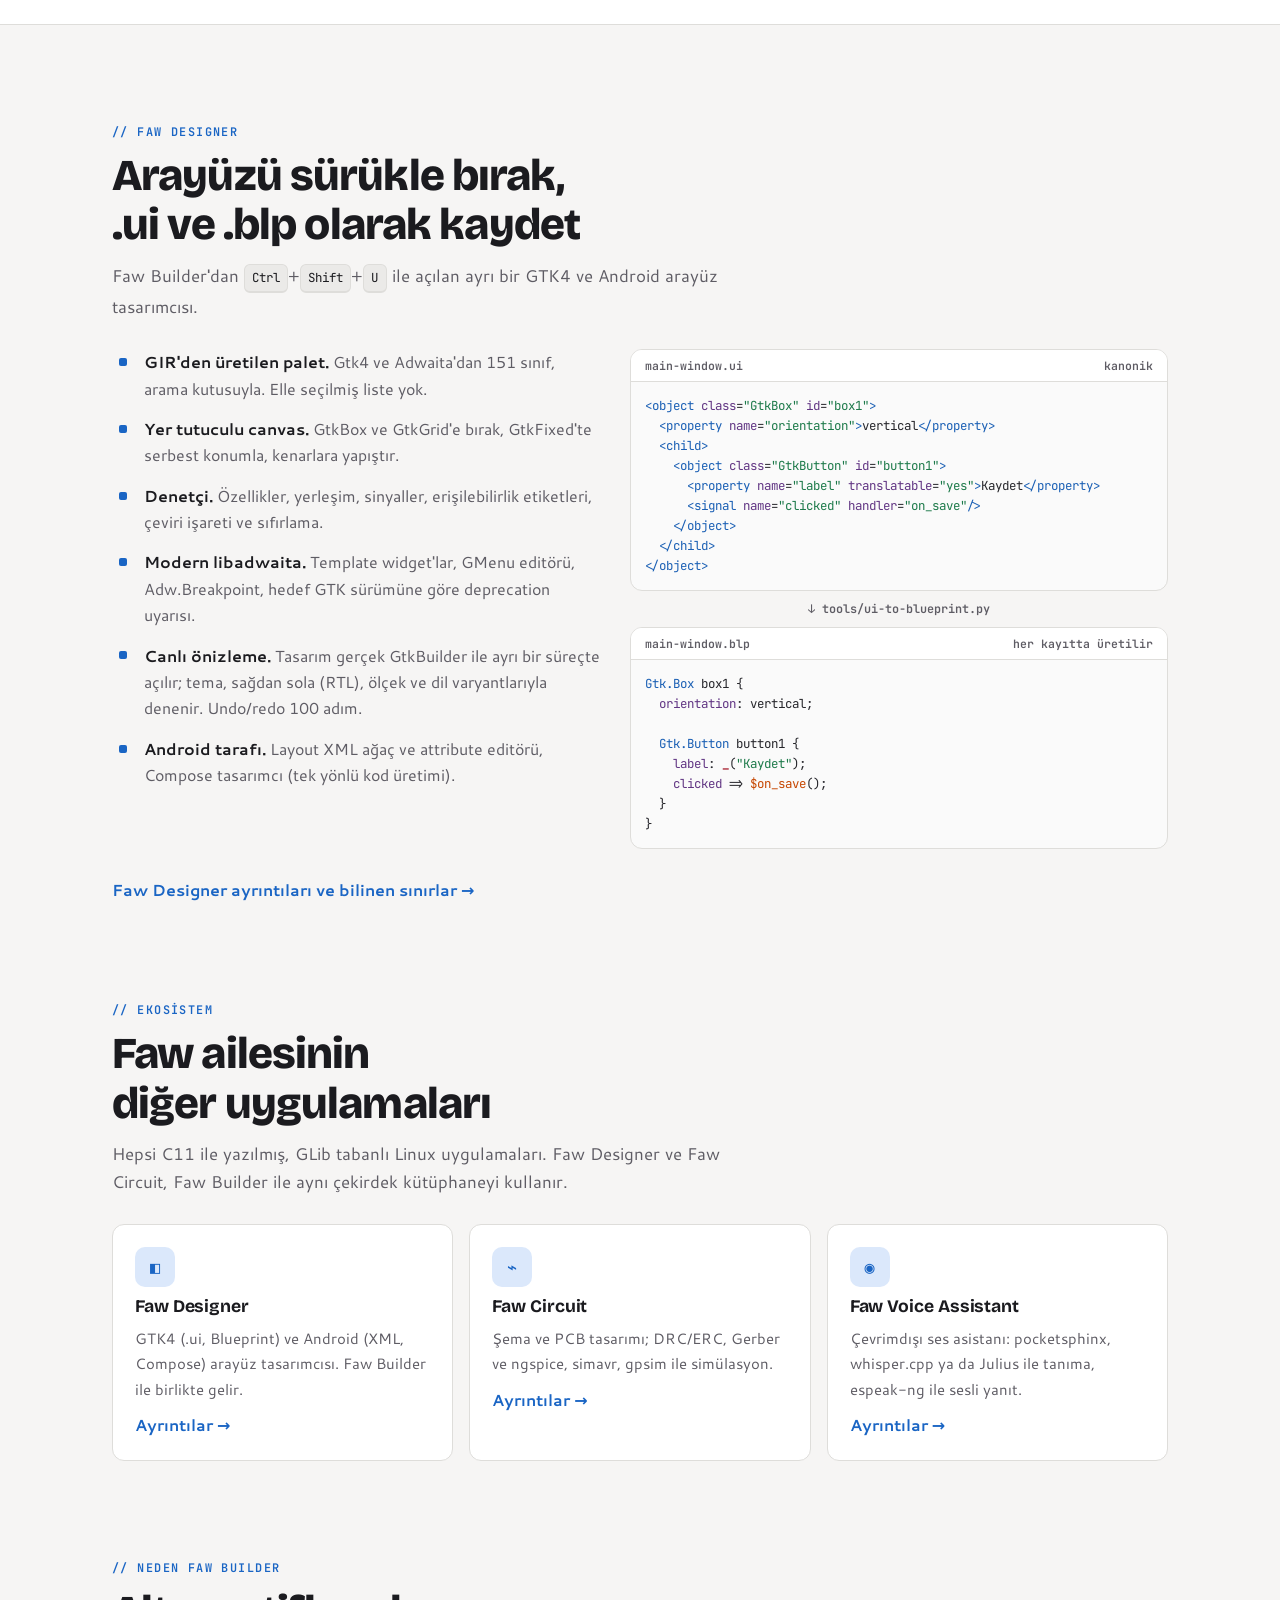
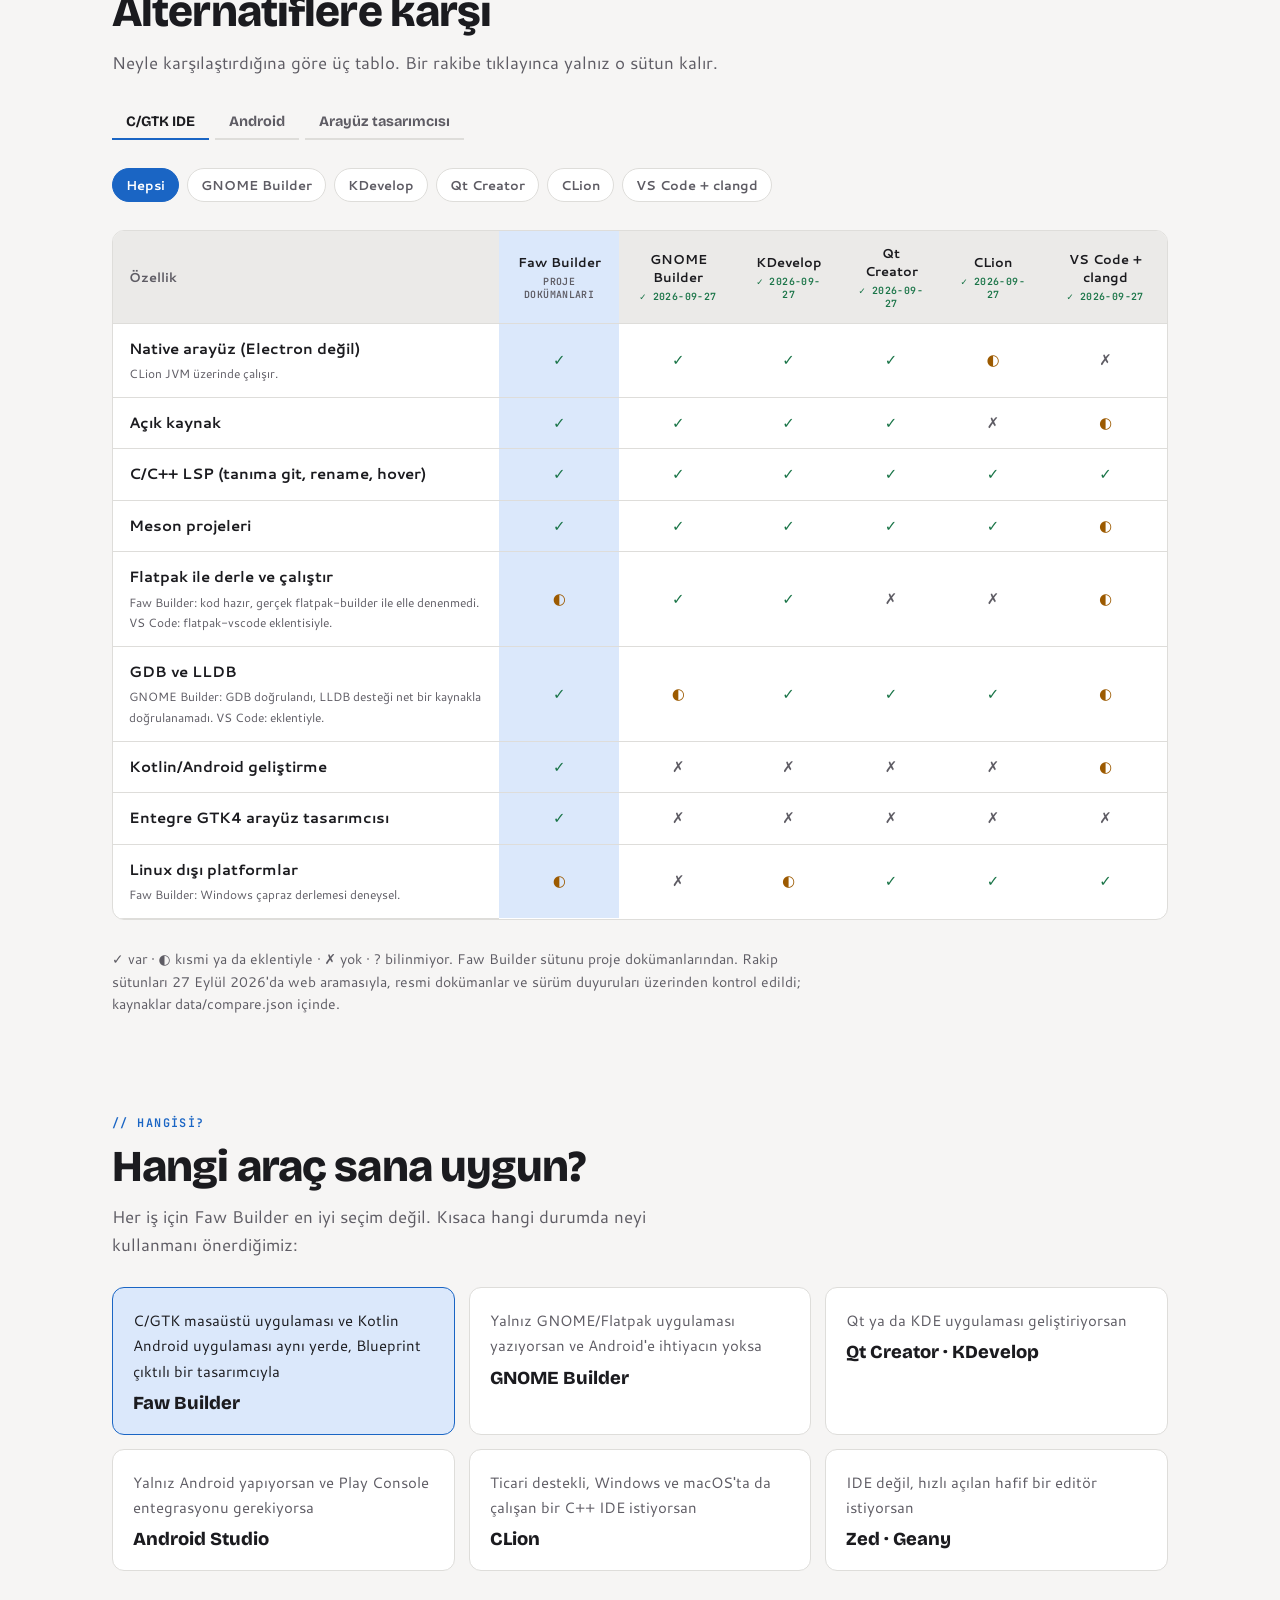
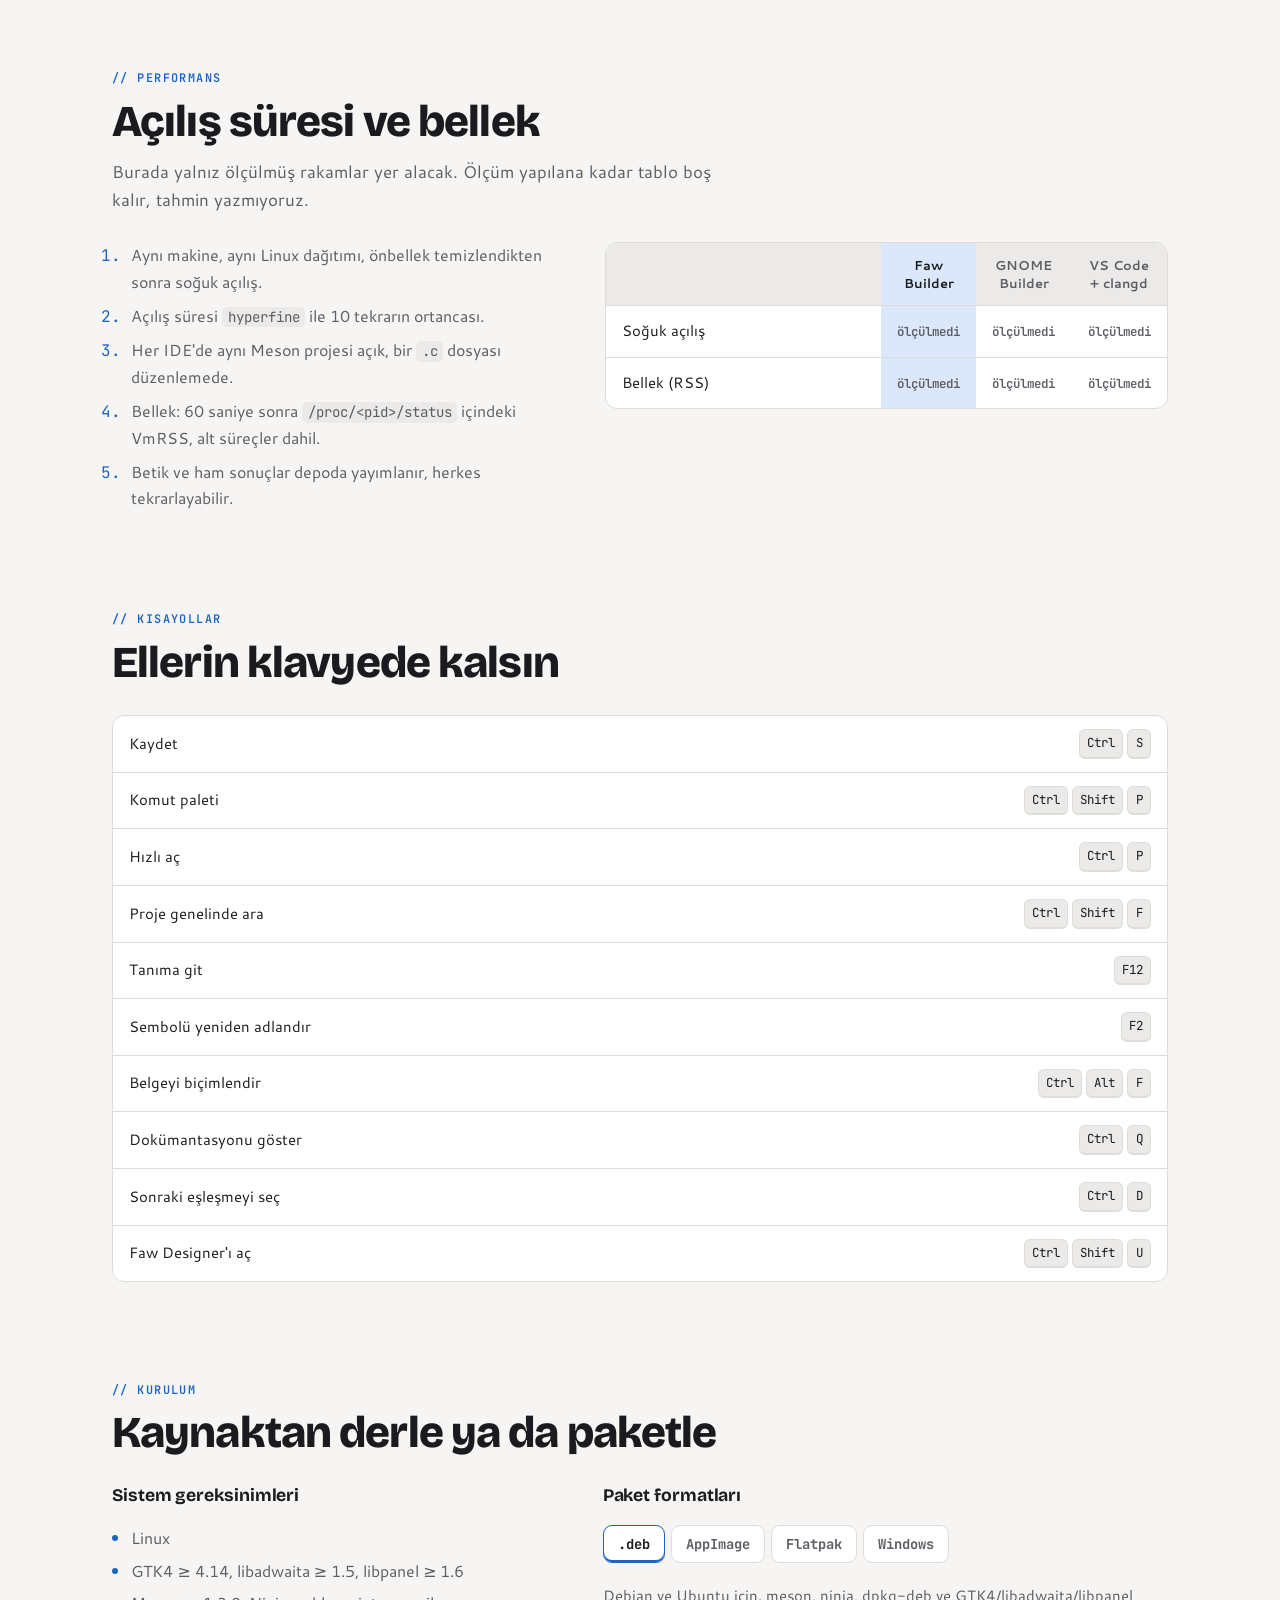
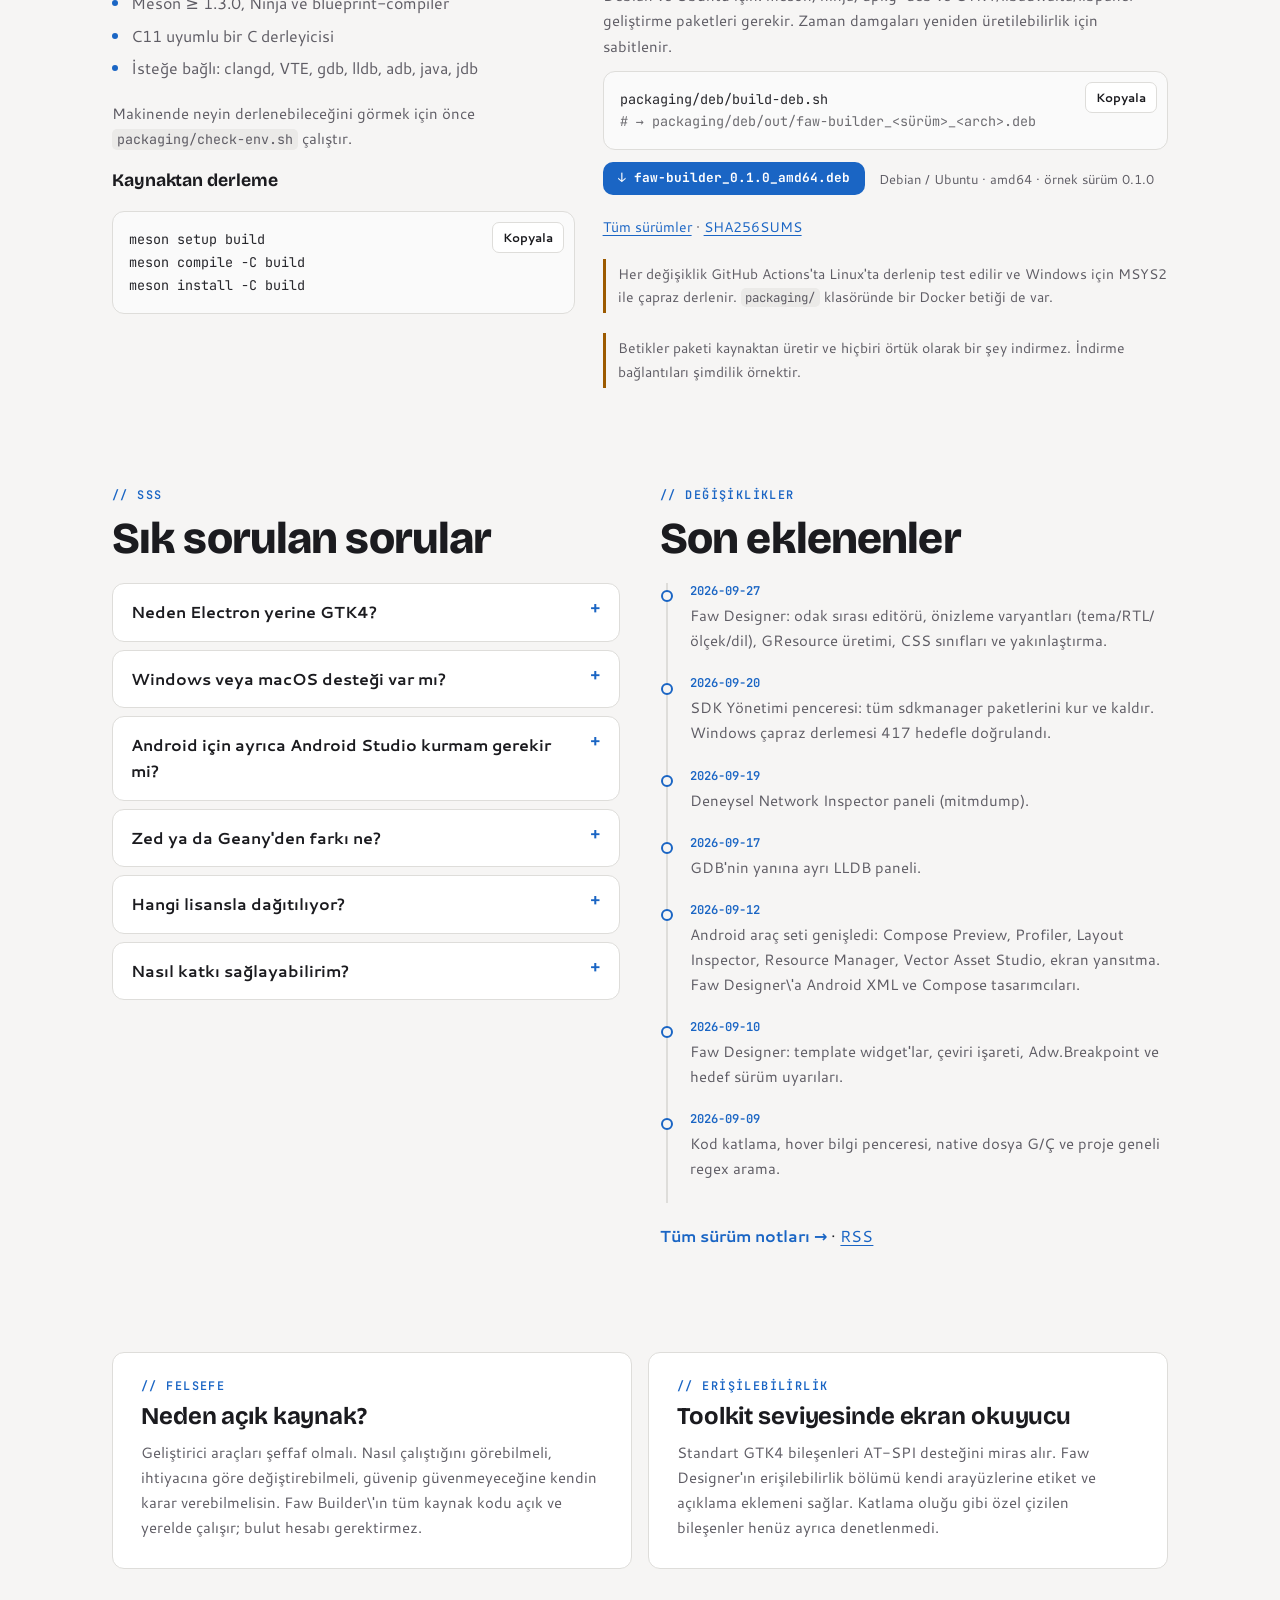
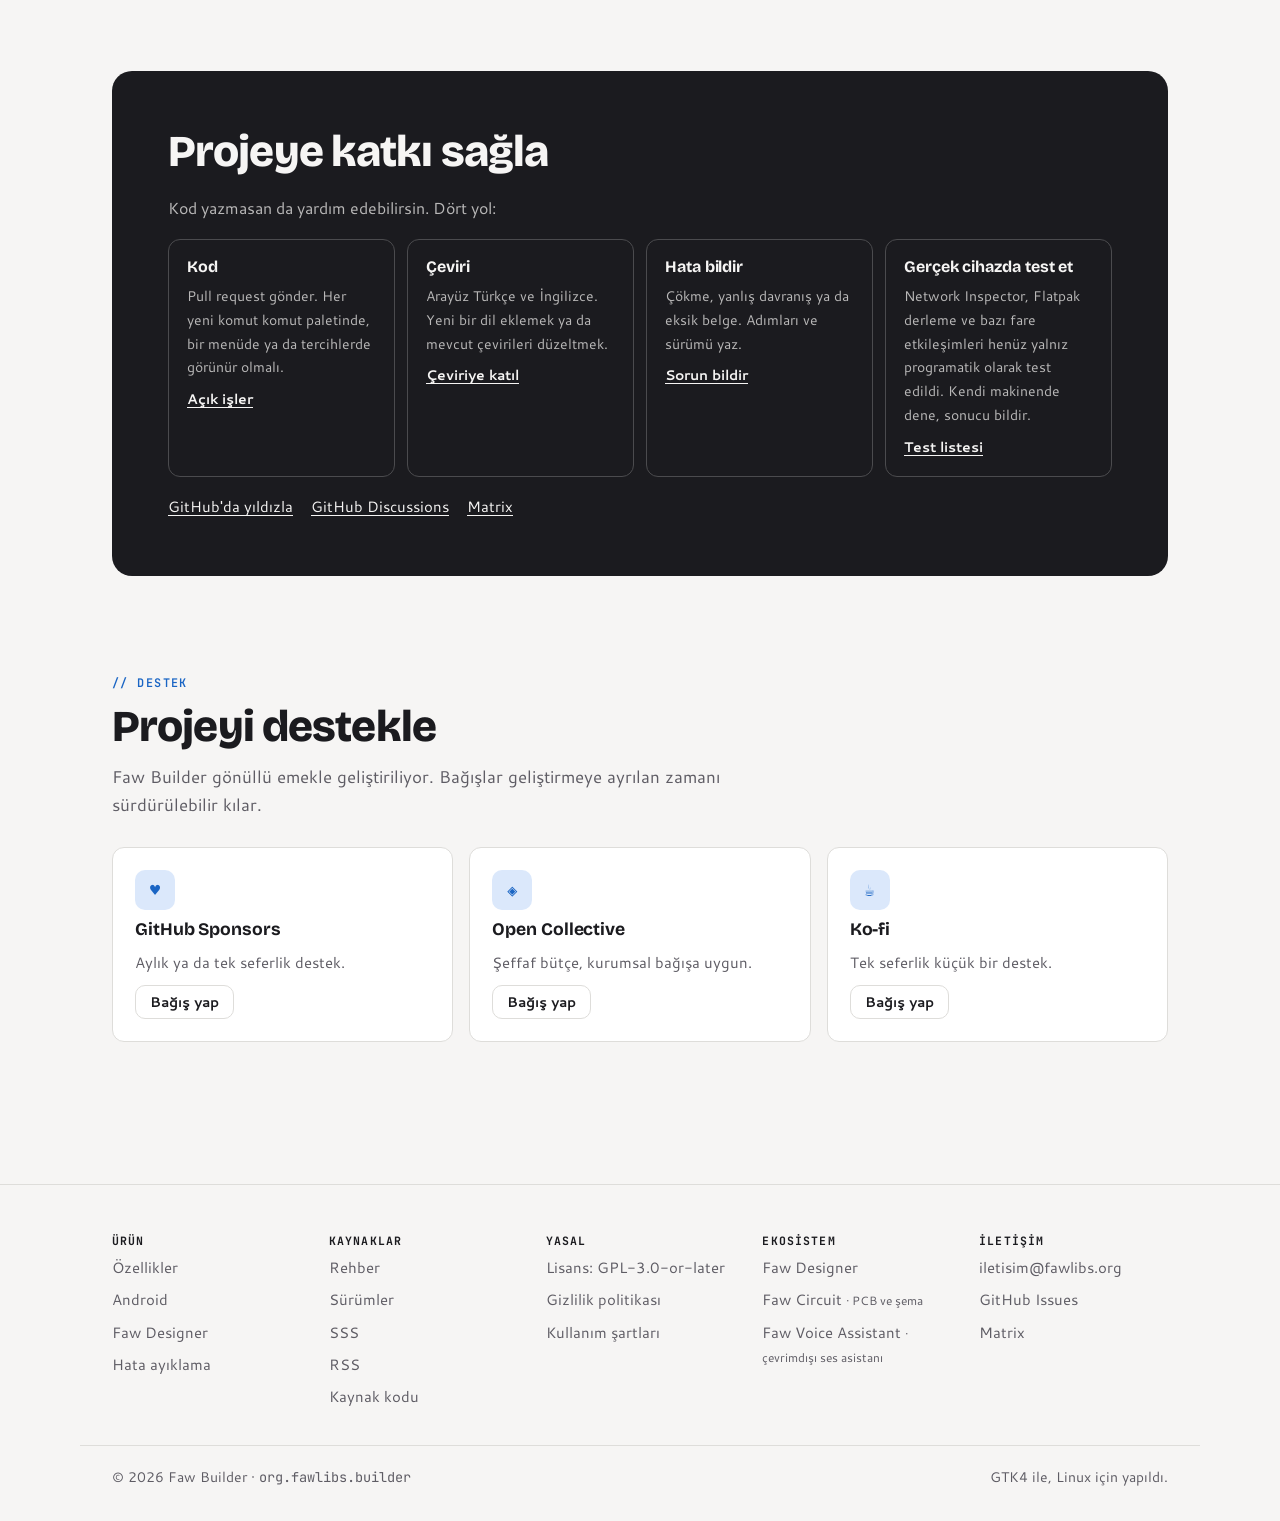
==== commit 7ebf0e07: "Site iyileştirmeleri: yerel fontlar, erişilebilirlik, ekosistem, simgeler, CI ve Pages - Yazı tipler" ====
--- a/index.html
+++ b/index.html
@@ -1,5 +1,5 @@
 <!DOCTYPE html>
-<html lang="tr">
+<html lang="tr" data-surum="0.1.0">
 <head>
 <meta charset="UTF-8">
 <meta name="viewport" content="width=device-width, initial-scale=1.0, viewport-fit=cover">
@@ -17,10 +17,10 @@
 <link rel="alternate" hreflang="en" href="https://fawlibs.org/#en">
 <meta name="theme-color" content="#f6f5f4" media="(prefers-color-scheme: light)">
 <meta name="theme-color" content="#1d1d20" media="(prefers-color-scheme: dark)">
-<link rel="icon" href="data:image/svg+xml,%3Csvg xmlns='http://www.w3.org/2000/svg' viewBox='0 0 32 32'%3E%3Crect width='32' height='32' rx='8' fill='%231c71d8'/%3E%3Cpath d='M10 8h13v4h-8.5v3.5H21v4h-6.5V25H10z' fill='%23fff'/%3E%3C/svg%3E">
-<link rel="preconnect" href="https://fonts.googleapis.com">
-<link rel="preconnect" href="https://fonts.gstatic.com" crossorigin>
-<link rel="stylesheet" href="https://fonts.googleapis.com/css2?family=Bricolage+Grotesque:opsz,wght@12..96,500;12..96,700;12..96,800&family=Cantarell:wght@400;700&family=JetBrains+Mono:wght@400;600&display=swap">
+<link rel="icon" href="assets/icons/favicon.svg" type="image/svg+xml">
+<link rel="icon" href="assets/icons/icon-192.png" type="image/png" sizes="192x192">
+<link rel="apple-touch-icon" href="assets/icons/apple-touch-icon.png">
+<link rel="manifest" href="site.webmanifest">
 <script type="application/ld+json">
 {
   "@context": "https://schema.org",
@@ -41,8 +41,9 @@
 <script src="assets/ayarlar.js"></script>
 </head>
 <body>
-
-<div class="theme-bar" role="group" aria-label="Site teması" data-i18n-attr="aria-label:theme.label">
+<a class="skip-link" href="#top" data-i18n="skip">İçeriğe atla</a>
+
+<div class="theme-bar" role="region" aria-label="Site ayarları" data-i18n-attr="aria-label:theme.region">
   <span class="theme-bar-label" data-i18n="theme.label">Site teması</span>
   <button type="button" data-skin-sec="" aria-pressed="true" data-i18n="theme.default">Varsayılan</button>
   <button type="button" data-skin-sec="ide" aria-pressed="false" data-i18n="theme.ide">Koyu IDE</button>
@@ -84,6 +85,7 @@
   <a href="#galeri" data-i18n="nav.gallery">Galeri</a>
   <a href="#android">Android</a>
   <a href="#designer">Designer</a>
+  <a href="#ekosistem" data-i18n="footer.eco">Ekosistem</a>
   <a href="#karsilastirma" data-i18n="nav.compare">Karşılaştırma</a>
   <a href="#hangisi" data-i18n="nav.fit">Hangisi?</a>
   <a href="#performans" data-i18n="nav.perf">Performans</a>
@@ -99,7 +101,7 @@
   <!-- ───────── Hero ───────── -->
   <section class="wrap hero" aria-labelledby="hero-title">
     <div class="hero-copy">
-      <span class="eyebrow" data-i18n="hero.eyebrow">Açık kaynak · Linux <span lang="en">native</span></span>
+      <span class="eyebrow" data-i18n="hero.eyebrow">Açık kaynak · <span lang="en">Linux native</span></span>
       <h1 id="hero-title">Faw Builder</h1>
       <p class="tagline" data-i18n="hero.tagline">Linux için native <strong>C/C++ ve Android</strong> geliştirme ortamı. Electron değil, GTK4 ve libadwaita.</p>
       <div class="os-cta">
@@ -243,26 +245,26 @@
       <button role="tab" id="g-t5" aria-controls="g-p5" aria-selected="false" tabindex="-1">Git</button>
     </div>
     <!-- TODO: Her kareye gerçek ekran görüntüsü (WebP) ya da 5-10 sn'lik GIF/WebM ekle; dosya yolları kutuların içinde yazıyor -->
-    <figure class="shot" role="tabpanel" id="g-p1" aria-labelledby="g-t1">
+    <div role="tabpanel" id="g-p1" aria-labelledby="g-t1"><figure class="shot">
       <div class="shot-frame"><div><b data-i18n="gallery.pending">Görsel eklenecek</b><code>assets/shots/editor.webp</code></div></div>
       <figcaption data-i18n="gallery.c1">Split view, kod katlama ve hover penceresi açıkken bir GTK projesi.</figcaption>
-    </figure>
-    <figure class="shot" role="tabpanel" id="g-p2" aria-labelledby="g-t2" hidden>
+    </figure></div>
+    <div role="tabpanel" id="g-p2" aria-labelledby="g-t2" hidden><figure class="shot">
       <div class="shot-frame"><div><b data-i18n="gallery.pending">Görsel eklenecek</b><code>assets/shots/android.webm</code></div></div>
       <figcaption data-i18n="gallery.c2">Derle, telefona yükle ve Logcat'te filtrele: tek akışta 10 saniyelik kayıt.</figcaption>
-    </figure>
-    <figure class="shot" role="tabpanel" id="g-p3" aria-labelledby="g-t3" hidden>
+    </figure></div>
+    <div role="tabpanel" id="g-p3" aria-labelledby="g-t3" hidden><figure class="shot">
       <div class="shot-frame"><div><b data-i18n="gallery.pending">Görsel eklenecek</b><code>assets/shots/designer.webm</code></div></div>
       <figcaption data-i18n="gallery.c3">Paletten GtkGrid'e sürükle-bırak, ardından canlı önizleme penceresi.</figcaption>
-    </figure>
-    <figure class="shot" role="tabpanel" id="g-p4" aria-labelledby="g-t4" hidden>
+    </figure></div>
+    <div role="tabpanel" id="g-p4" aria-labelledby="g-t4" hidden><figure class="shot">
       <div class="shot-frame"><div><b data-i18n="gallery.pending">Görsel eklenecek</b><code>assets/shots/debugger.webp</code></div></div>
       <figcaption data-i18n="gallery.c4">Oluktaki kesme noktasında duran GDB oturumu ve değişken paneli.</figcaption>
-    </figure>
-    <figure class="shot" role="tabpanel" id="g-p5" aria-labelledby="g-t5" hidden>
+    </figure></div>
+    <div role="tabpanel" id="g-p5" aria-labelledby="g-t5" hidden><figure class="shot">
       <div class="shot-frame"><div><b data-i18n="gallery.pending">Görsel eklenecek</b><code>assets/shots/git.webp</code></div></div>
       <figcaption data-i18n="gallery.c5">Git durum paneli ve satır satır diff görünümü.</figcaption>
-    </figure>
+    </figure></div>
   </section>
 
   <!-- ───────── Android ───────── -->
@@ -310,7 +312,7 @@
   <!-- ───────── Faw Designer ───────── -->
   <section id="designer" class="wrap section">
     <div class="section-head">
-      <span class="eyebrow">Faw Designer</span>
+      <span class="eyebrow" lang="en">Faw Designer</span>
       <h2 data-i18n="designer.title">Arayüzü sürükle bırak, .ui ve .blp olarak kaydet</h2>
       <p class="section-intro" data-i18n="designer.intro">Faw Builder'dan <kbd>Ctrl</kbd>+<kbd>Shift</kbd>+<kbd>U</kbd> ile açılan ayrı bir GTK4 ve Android arayüz tasarımcısı.</p>
     </div>
@@ -353,10 +355,30 @@
     <a class="more-link" href="designer.html" data-i18n="more.designer">Faw Designer ayrıntıları ve bilinen sınırlar</a>
   </section>
 
+  <!-- ───────── Ekosistem ───────── -->
+  <section id="ekosistem" class="wrap section" style="padding-top:0">
+    <div class="section-head">
+      <span class="eyebrow" data-i18n="footer.eco">Ekosistem</span>
+      <h2 data-i18n="eco.title">Faw ailesinin diğer uygulamaları</h2>
+      <p class="section-intro" data-i18n="eco.intro">Hepsi C11 ile yazılmış, GLib tabanlı Linux uygulamaları. Faw Designer ve Faw Circuit, Faw Builder ile aynı çekirdek kütüphaneyi kullanır.</p>
+    </div>
+    <div class="grid">
+      <article class="card"><span class="glyph" aria-hidden="true">◧</span><h3>Faw Designer</h3>
+        <p data-i18n="eco.designer">GTK4 (.ui, Blueprint) ve Android (XML, Compose) arayüz tasarımcısı. Faw Builder ile birlikte gelir.</p>
+        <a class="more-link" href="designer.html" data-i18n="eco.more">Ayrıntılar</a></article>
+      <article class="card"><span class="glyph" aria-hidden="true">⌁</span><h3>Faw Circuit</h3>
+        <p data-i18n="eco.circuit">Şema ve PCB tasarımı; DRC/ERC, Gerber ve ngspice, simavr, gpsim ile simülasyon.</p>
+        <a class="more-link" href="circuit.html" data-i18n="eco.more">Ayrıntılar</a></article>
+      <article class="card"><span class="glyph" aria-hidden="true">◉</span><h3>Faw Voice Assistant</h3>
+        <p data-i18n="eco.voice">Çevrimdışı ses asistanı: pocketsphinx, whisper.cpp ya da Julius ile tanıma, espeak-ng ile sesli yanıt.</p>
+        <a class="more-link" href="ses-asistani.html" data-i18n="eco.more">Ayrıntılar</a></article>
+    </div>
+  </section>
+
   <!-- ───────── Karşılaştırma ───────── -->
   <section id="karsilastirma" class="wrap section" style="padding-top:0">
     <div class="section-head">
-      <span class="eyebrow" data-i18n="compare.eyebrow">Neden Faw Builder</span>
+      <span class="eyebrow" data-i18n="compare.eyebrow">Neden <span lang="en">Faw Builder</span></span>
       <h2 data-i18n="compare.title">Alternatiflere karşı</h2>
       <p class="section-intro" data-i18n="compare.intro">Neyle karşılaştırdığına göre üç tablo. Bir rakibe tıklayınca yalnız o sütun kalır.</p>
     </div>
@@ -403,7 +425,7 @@
         <table>
           <caption class="sr-only" data-i18n="perf.title">Açılış süresi ve bellek</caption>
           <!-- TODO: Ölçüm yapılınca doldur -->
-          <thead><tr><th></th><th class="v col-us">Faw Builder</th><th class="v">GNOME Builder</th><th class="v">VS Code + clangd</th></tr></thead>
+          <thead><tr><th scope="col"><span class="sr-only" data-i18n="perf.metric">Ölçüm</span></th><th class="v col-us">Faw Builder</th><th class="v">GNOME Builder</th><th class="v">VS Code + clangd</th></tr></thead>
           <tbody>
             <tr><td data-i18n="perf.r1">Soğuk açılış</td><td class="v col-us pending" data-i18n="perf.na">ölçülmedi</td><td class="v pending" data-i18n="perf.na">ölçülmedi</td><td class="v pending" data-i18n="perf.na">ölçülmedi</td></tr>
             <tr><td data-i18n="perf.r2">Bellek (RSS)</td><td class="v col-us pending" data-i18n="perf.na">ölçülmedi</td><td class="v pending" data-i18n="perf.na">ölçülmedi</td><td class="v pending" data-i18n="perf.na">ölçülmedi</td></tr>
@@ -509,7 +531,7 @@
             <button type="button" class="copy-btn" data-copy="cmd-win" data-i18n="install.copy">Kopyala</button></div>
           <div class="dl-row">
             <a class="btn btn-primary btn-sm" href="https://fawlibs.org/download/faw-builder-0.1.0-win64.zip"><span aria-hidden="true">↓</span> faw-builder-0.1.0-win64.zip</a>
-            <span class="dl-meta">Windows 10+ · x64 · <span data-i18n="install.sample">örnek sürüm</span> 0.1.0</span>
+            <span class="dl-meta">Windows · x64 · <span data-i18n="install.sample">örnek sürüm</span> 0.1.0</span>
           </div>
         </div>
         <!-- TODO: Örnek indirme linkleri. Gerçek sürüm yayımlanınca dosya adlarını ve sürüm numarasını güncelle. -->
--- a/assets/site.css
+++ b/assets/site.css
@@ -1,10 +1,21 @@
+/* Yazı tipleri siteyle birlikte sunulur (SIL Open Font License; lisanslar assets/fonts/ içinde).
+   Yalnız latin ve latin-ext alt kümeleri: Türkçe karakterler latin-ext'te. */
+@font-face { font-family: 'Bricolage Grotesque'; font-style: normal; font-display: swap; font-weight: 200 800; src: url(fonts/bricolage-grotesque-latin-ext-opsz-normal.woff2) format('woff2-variations'); unicode-range: U+0100-02BA,U+02BD-02C5,U+02C7-02CC,U+02CE-02D7,U+02DD-02FF,U+0304,U+0308,U+0329,U+1D00-1DBF,U+1E00-1E9F,U+1EF2-1EFF,U+2020,U+20A0-20AB,U+20AD-20C0,U+2113,U+2C60-2C7F,U+A720-A7FF; }
+@font-face { font-family: 'Bricolage Grotesque'; font-style: normal; font-display: swap; font-weight: 200 800; src: url(fonts/bricolage-grotesque-latin-opsz-normal.woff2) format('woff2-variations'); unicode-range: U+0000-00FF,U+0131,U+0152-0153,U+02BB-02BC,U+02C6,U+02DA,U+02DC,U+0304,U+0308,U+0329,U+2000-206F,U+20AC,U+2122,U+2191,U+2193,U+2212,U+2215,U+FEFF,U+FFFD; }
+@font-face { font-family: 'Cantarell'; font-style: normal; font-display: swap; font-weight: 400; src: url(fonts/cantarell-latin-ext-400-normal.woff2) format('woff2'); unicode-range: U+0100-02BA,U+02BD-02C5,U+02C7-02CC,U+02CE-02D7,U+02DD-02FF,U+0304,U+0308,U+0329,U+1D00-1DBF,U+1E00-1E9F,U+1EF2-1EFF,U+2020,U+20A0-20AB,U+20AD-20C0,U+2113,U+2C60-2C7F,U+A720-A7FF; }
+@font-face { font-family: 'Cantarell'; font-style: normal; font-display: swap; font-weight: 400; src: url(fonts/cantarell-latin-400-normal.woff2) format('woff2'); unicode-range: U+0000-00FF,U+0131,U+0152-0153,U+02BB-02BC,U+02C6,U+02DA,U+02DC,U+0304,U+0308,U+0329,U+2000-206F,U+20AC,U+2122,U+2191,U+2193,U+2212,U+2215,U+FEFF,U+FFFD; }
+@font-face { font-family: 'Cantarell'; font-style: normal; font-display: swap; font-weight: 700; src: url(fonts/cantarell-latin-ext-700-normal.woff2) format('woff2'); unicode-range: U+0100-02BA,U+02BD-02C5,U+02C7-02CC,U+02CE-02D7,U+02DD-02FF,U+0304,U+0308,U+0329,U+1D00-1DBF,U+1E00-1E9F,U+1EF2-1EFF,U+2020,U+20A0-20AB,U+20AD-20C0,U+2113,U+2C60-2C7F,U+A720-A7FF; }
+@font-face { font-family: 'Cantarell'; font-style: normal; font-display: swap; font-weight: 700; src: url(fonts/cantarell-latin-700-normal.woff2) format('woff2'); unicode-range: U+0000-00FF,U+0131,U+0152-0153,U+02BB-02BC,U+02C6,U+02DA,U+02DC,U+0304,U+0308,U+0329,U+2000-206F,U+20AC,U+2122,U+2191,U+2193,U+2212,U+2215,U+FEFF,U+FFFD; }
+@font-face { font-family: 'JetBrains Mono'; font-style: normal; font-display: swap; font-weight: 100 800; src: url(fonts/jetbrains-mono-latin-ext-wght-normal.woff2) format('woff2-variations'); unicode-range: U+0100-02BA,U+02BD-02C5,U+02C7-02CC,U+02CE-02D7,U+02DD-02FF,U+0304,U+0308,U+0329,U+1D00-1DBF,U+1E00-1E9F,U+1EF2-1EFF,U+2020,U+20A0-20AB,U+20AD-20C0,U+2113,U+2C60-2C7F,U+A720-A7FF; }
+@font-face { font-family: 'JetBrains Mono'; font-style: normal; font-display: swap; font-weight: 100 800; src: url(fonts/jetbrains-mono-latin-wght-normal.woff2) format('woff2-variations'); unicode-range: U+0000-00FF,U+0131,U+0152-0153,U+02BB-02BC,U+02C6,U+02DA,U+02DC,U+0304,U+0308,U+0329,U+2000-206F,U+20AC,U+2122,U+2191,U+2193,U+2212,U+2215,U+FEFF,U+FFFD; }
+
 /* ───────── Tokens: Varsayılan (açık) ───────── */
 :root{
   --ground:#f6f5f4; --surface:#ffffff; --surface-2:#ebeae8; --ink:#1b1b1f; --muted:#5e5c64;
-  --line:#deddda; --accent:#1c71d8; --accent-ink:#ffffff; --accent-soft:#dbe8fb;
-  --droid:#1f8a55; --droid-soft:#dcf3e6; --warn:#9c5a00; --warn-soft:#fdeccc;
+  --line:#deddda; --accent:#1a65c4; --accent-ink:#ffffff; --accent-soft:#dbe8fb;
+  --droid:#197447; --droid-soft:#dcf3e6; --warn:#9c5a00; --warn-soft:#fdeccc;
   --code-bg:#fafafa; --code-ink:#26262b; --c-kw:#a51d2d; --c-ty:#1a5fb4; --c-fn:#613583;
-  --c-st:#26a269; --c-cm:#77767b; --c-mc:#c64600;
+  --c-st:#1d7a4a; --c-cm:#6d6c71; --c-mc:#c64600;
   --title-fill:linear-gradient(var(--ink),var(--ink));
   --f-display:"Bricolage Grotesque",ui-sans-serif,system-ui,sans-serif;
   --f-body:"Cantarell","Noto Sans",ui-sans-serif,system-ui,sans-serif;
@@ -39,7 +50,7 @@
   --line:#2f2f37; --accent:#62a0ea; --accent-ink:#0b1626; --accent-soft:#1c2c44;
   --droid:#57e389; --droid-soft:#15301f; --warn:#f8c46b; --warn-soft:#352812;
   --code-bg:#111114; --code-ink:#d4d4d8; --c-kw:#ff7b72; --c-ty:#79c0ff; --c-fn:#d2a8ff;
-  --c-st:#8fe0a6; --c-cm:#6e6e78; --c-mc:#ffa657; --radius:6px;
+  --c-st:#8fe0a6; --c-cm:#85858f; --c-mc:#ffa657; --radius:6px;
   --shadow:0 0 0 1px #2f2f37,0 20px 40px -20px rgb(0 0 0 / .8);
 }
 :root[data-skin="gradient"][data-skin]{
@@ -58,7 +69,7 @@
   --line:#153a1c; --accent:#39ff6a; --accent-ink:#031006; --accent-soft:#0f2a15;
   --droid:#39ff6a; --droid-soft:#0f2a15; --warn:#e6ff4d; --warn-soft:#262b08;
   --code-bg:#030603; --code-ink:#b8f5c4; --c-kw:#39ff6a; --c-ty:#9dffb2; --c-fn:#e6ff4d;
-  --c-st:#7dd99a; --c-cm:#3f7a4c; --c-mc:#e6ff4d; --radius:0px;
+  --c-st:#7dd99a; --c-cm:#4a9159; --c-mc:#e6ff4d; --radius:0px;
   --f-display:"JetBrains Mono",ui-monospace,monospace; --f-body:"JetBrains Mono",ui-monospace,monospace;
   --shadow:0 0 0 1px #153a1c,0 0 30px -10px rgb(57 255 106 / .35);
 }
@@ -202,7 +213,6 @@
 :root[data-skin="hacker"] .glyph{border-radius:0}
 .badge{justify-self:start;font:700 .66rem/1 var(--f-mono);letter-spacing:.08em;text-transform:uppercase;padding:5px 8px;border-radius:6px}
 .badge-exp{background:var(--warn-soft);color:var(--warn)}
-.badge-droid{background:var(--droid-soft);color:var(--droid)}
 
 /* Diller */
 .lang-row{display:grid;gap:18px;grid-template-columns:repeat(auto-fit,minmax(min(100%,240px),1fr));align-items:start}
@@ -410,3 +420,9 @@
 .prose h2:first-child{margin-top:0}
 .prose p{margin:0 0 12px;color:var(--muted);line-height:1.65}
 .prose p:last-child{margin-bottom:0}
+
+/* Klavyeyle gezenler için: yalnız odaklanınca görünür */
+.skip-link{position:absolute;left:12px;top:-80px;z-index:100;background:var(--accent);color:var(--accent-ink);
+  padding:10px 16px;border-radius:10px;font-weight:700;text-decoration:none;transition:top .15s}
+.skip-link:focus{top:12px}
+main:focus{outline:none}
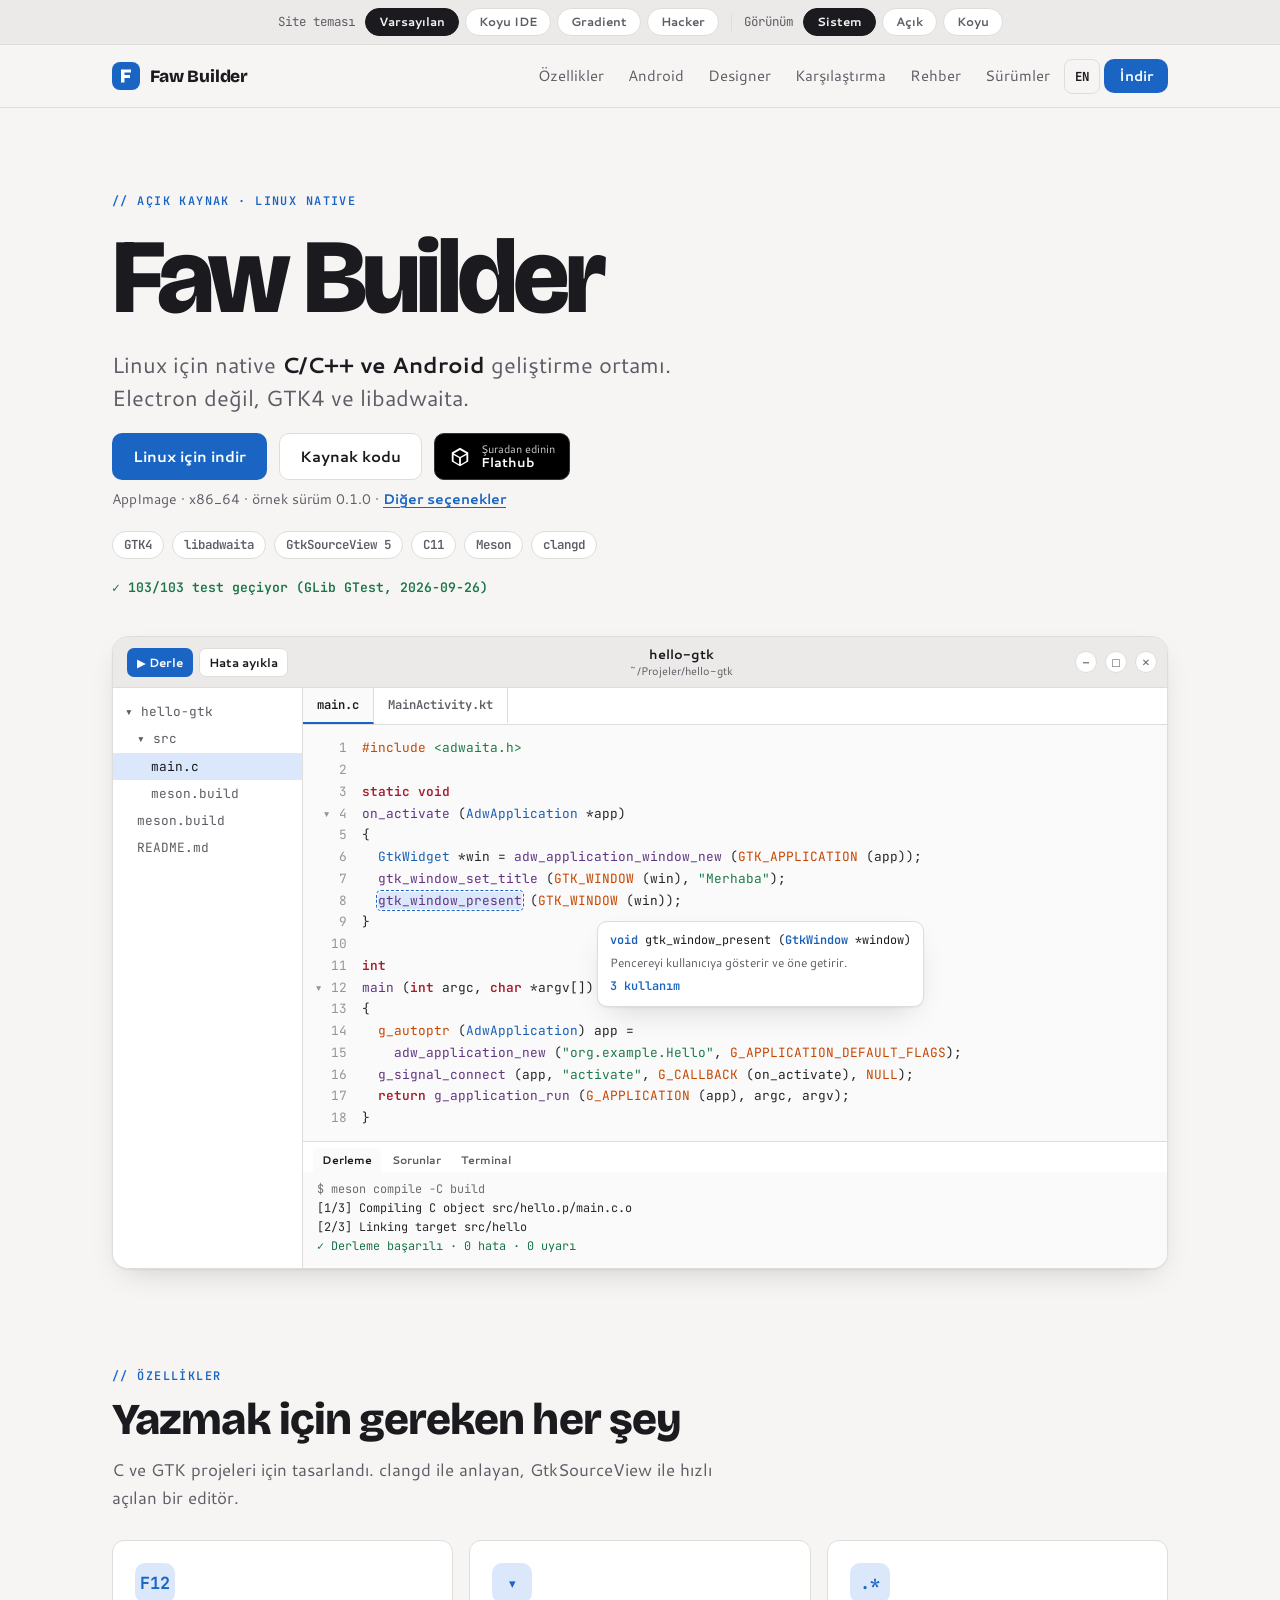
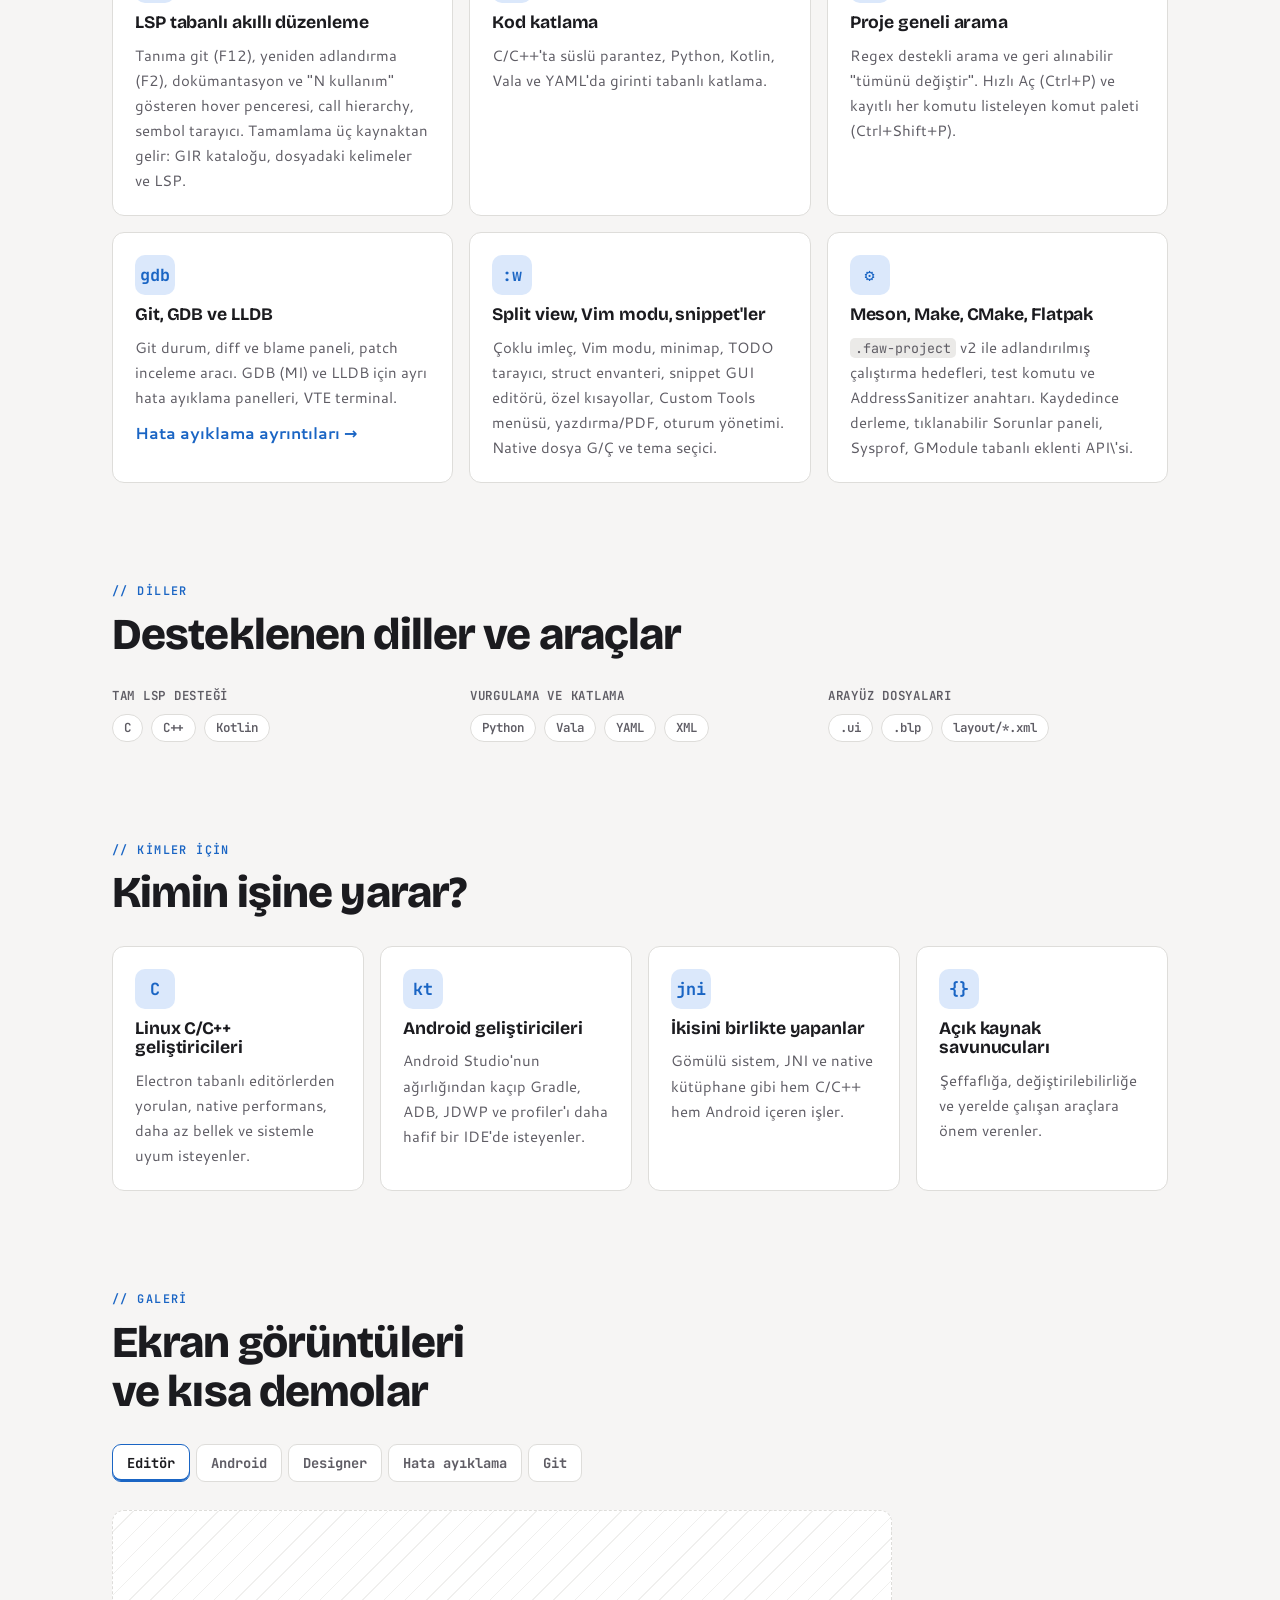
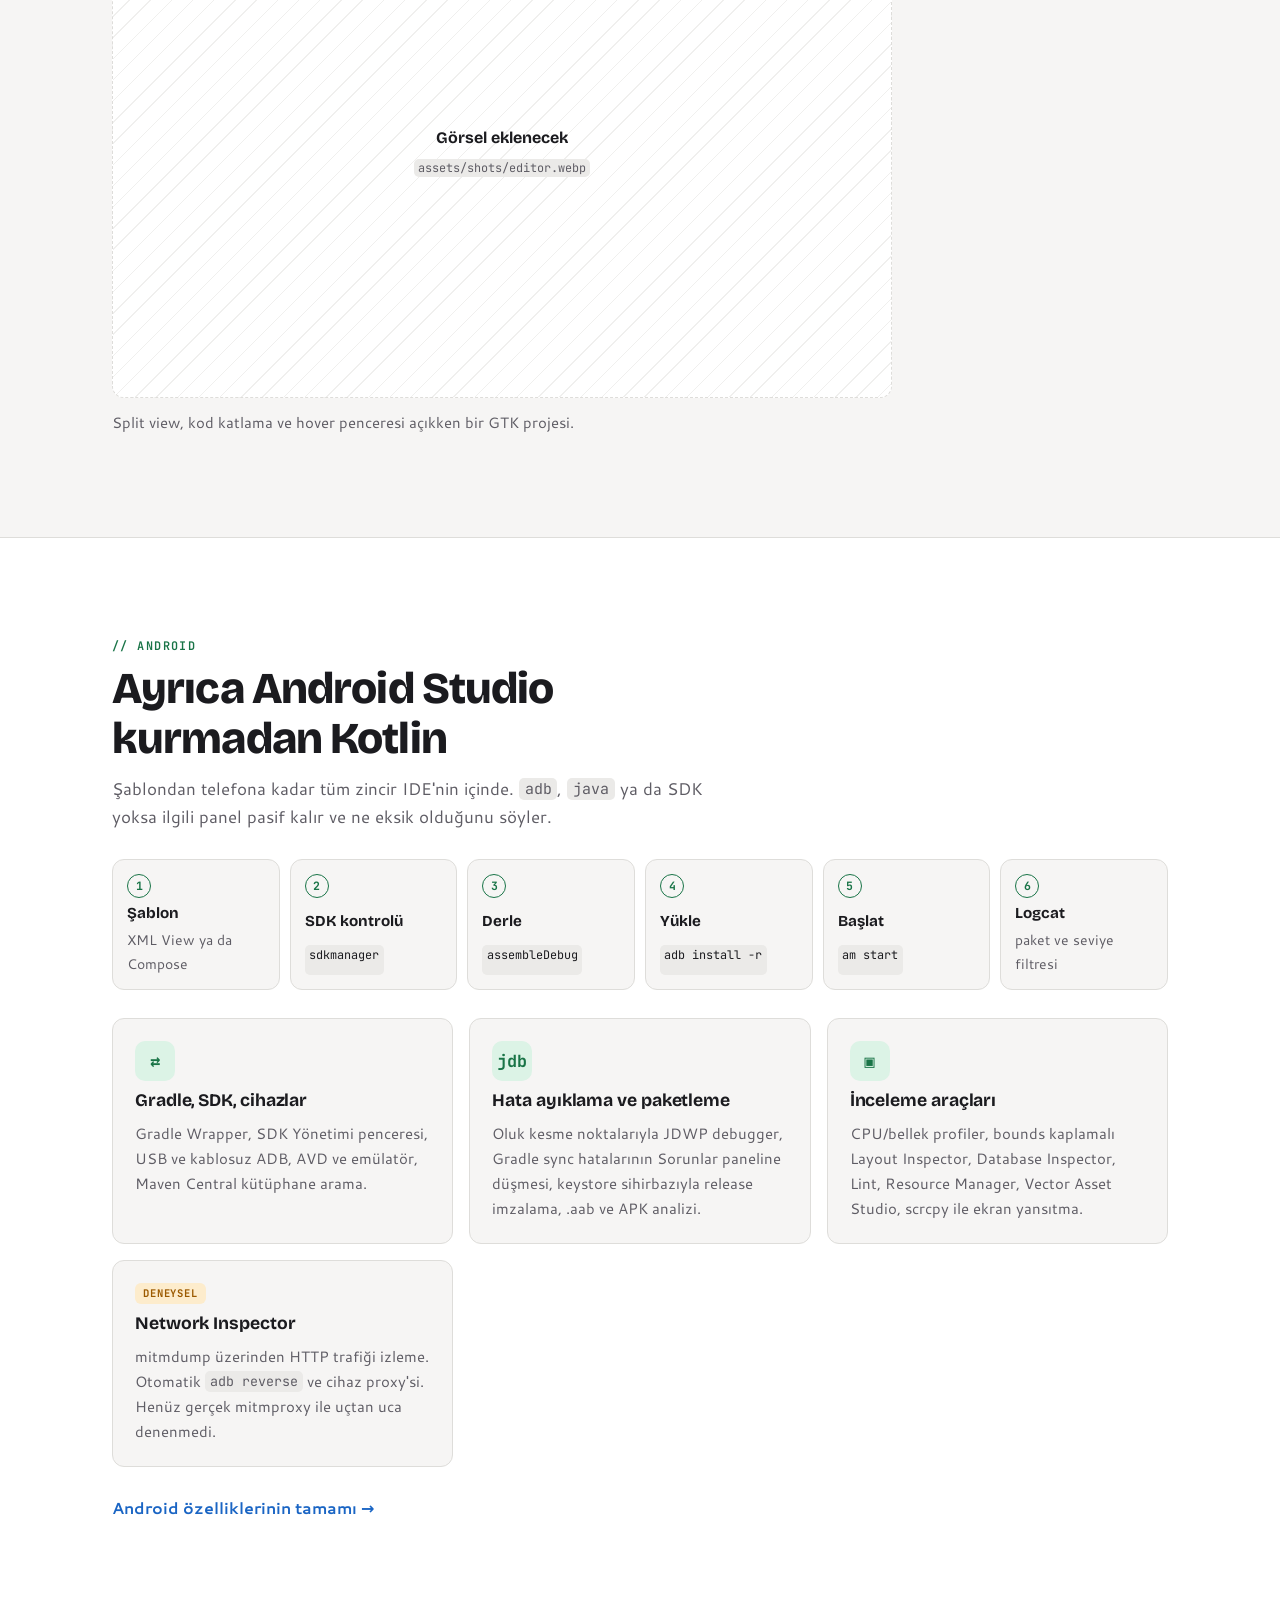
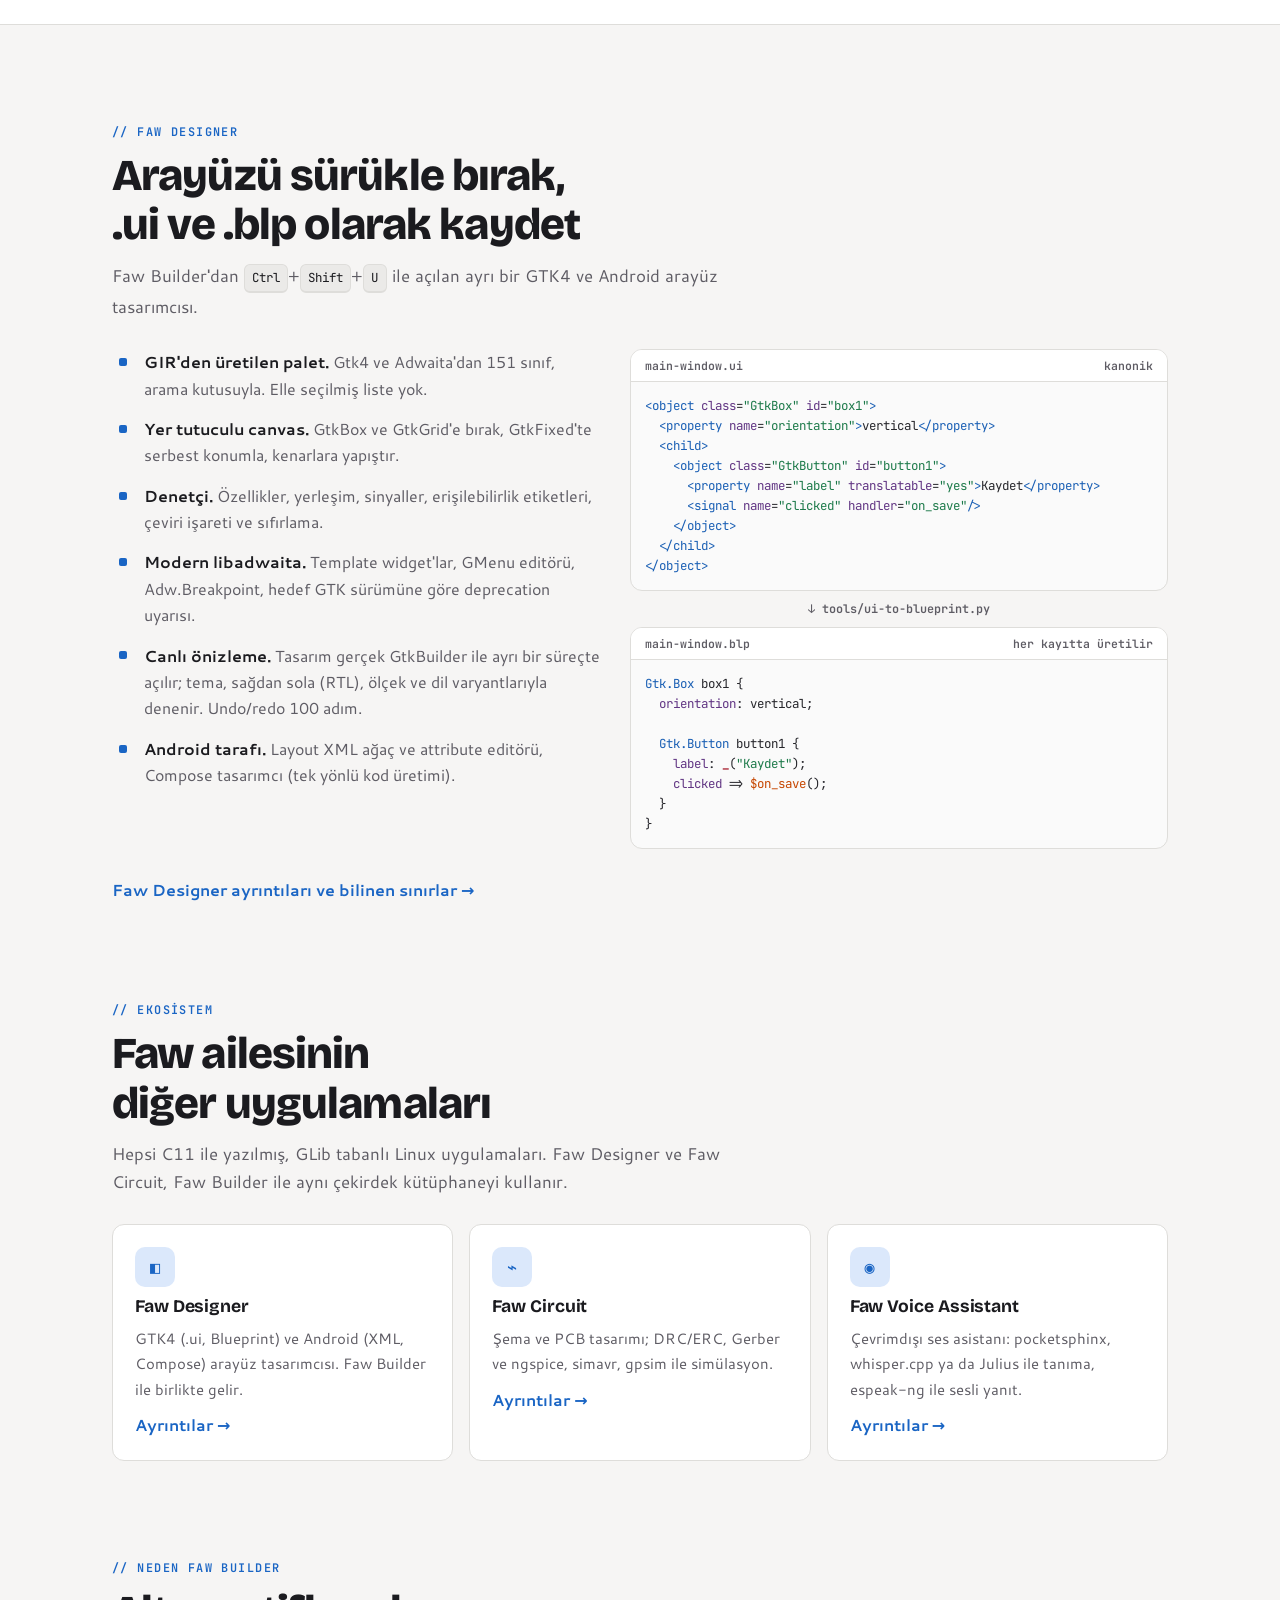
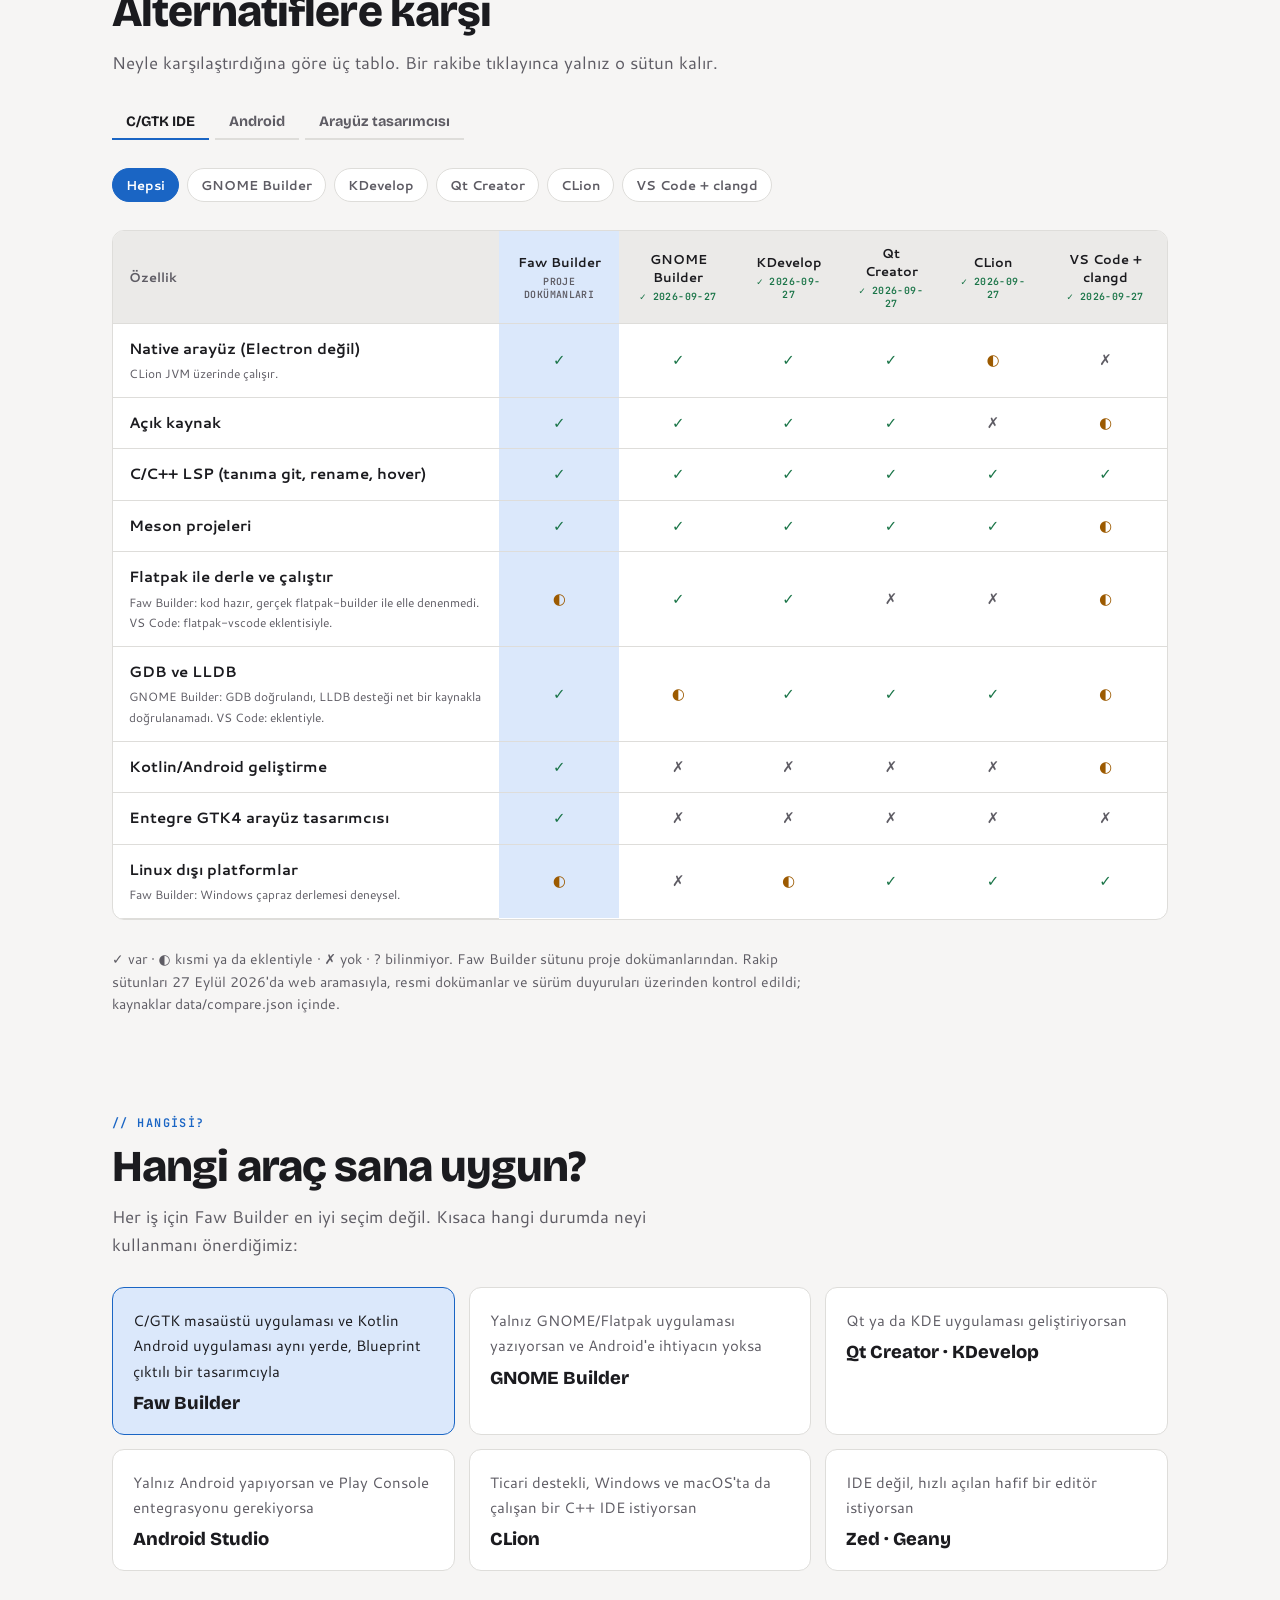
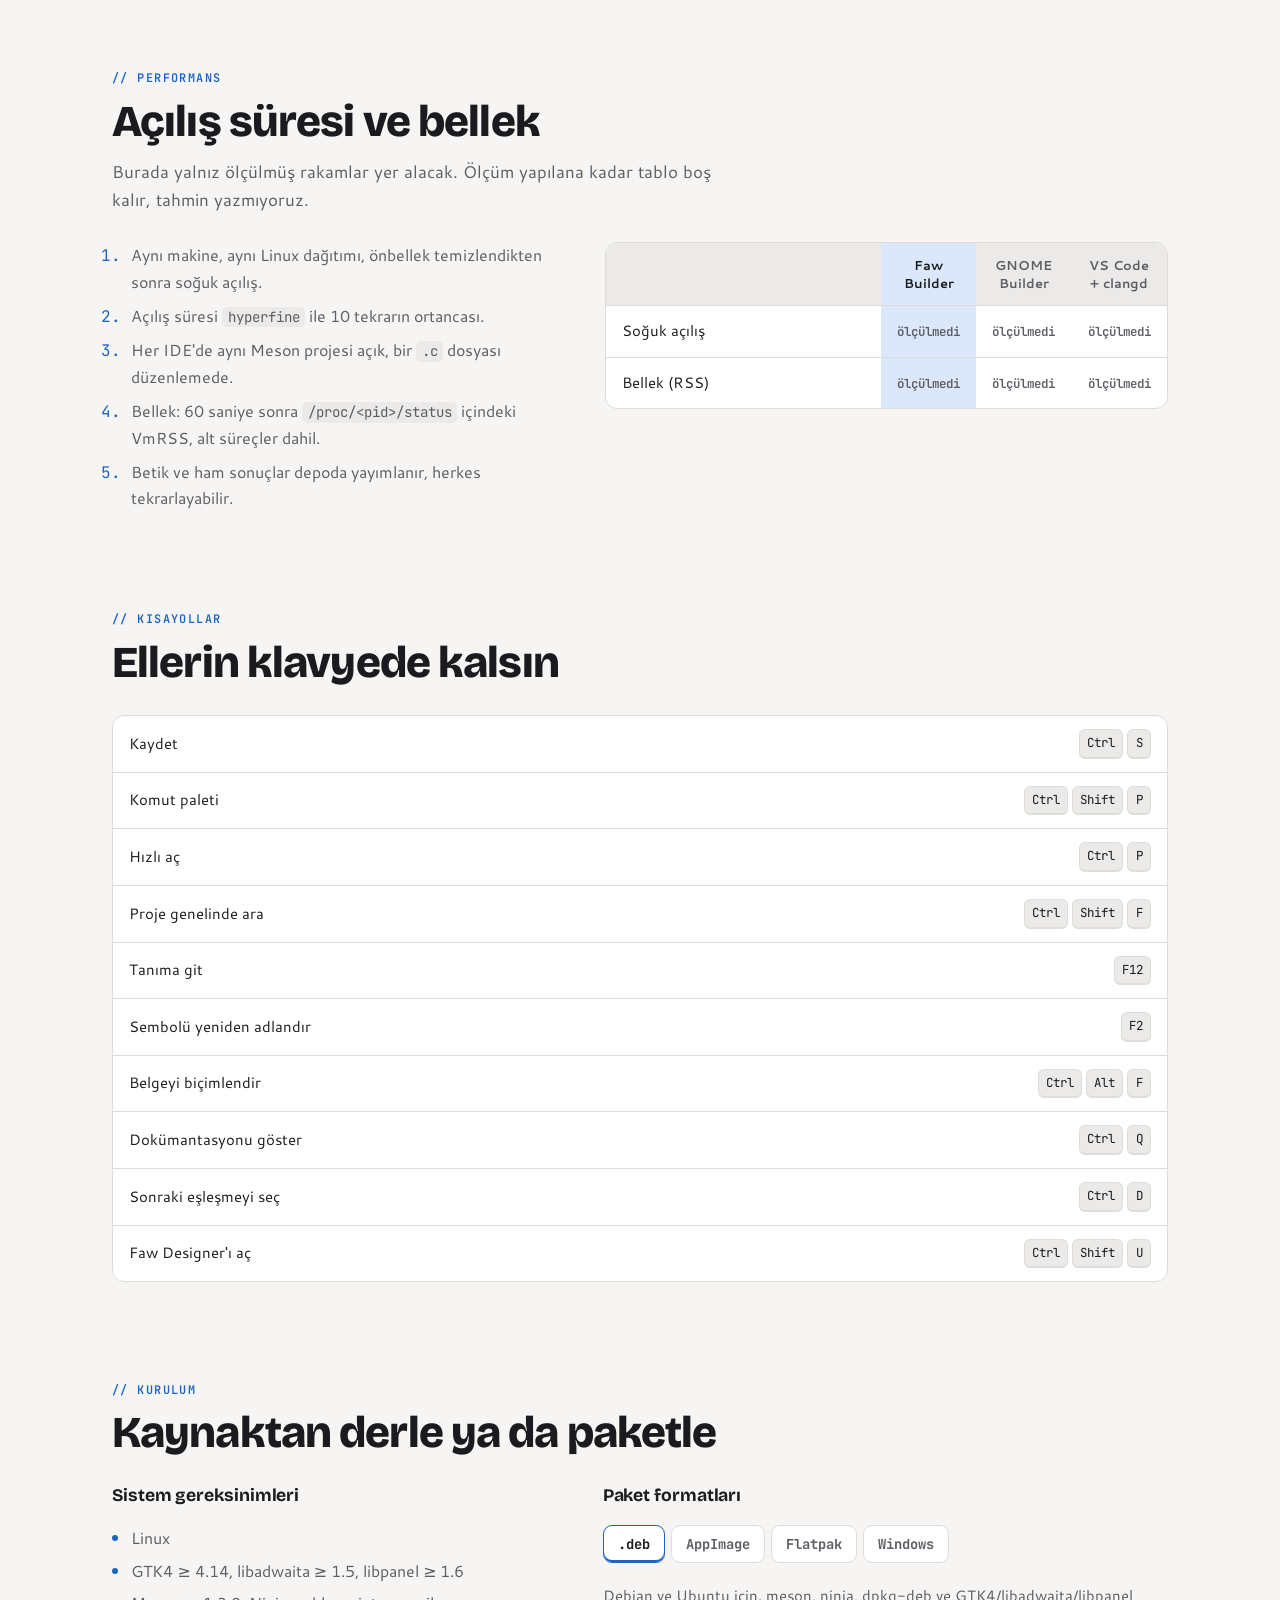
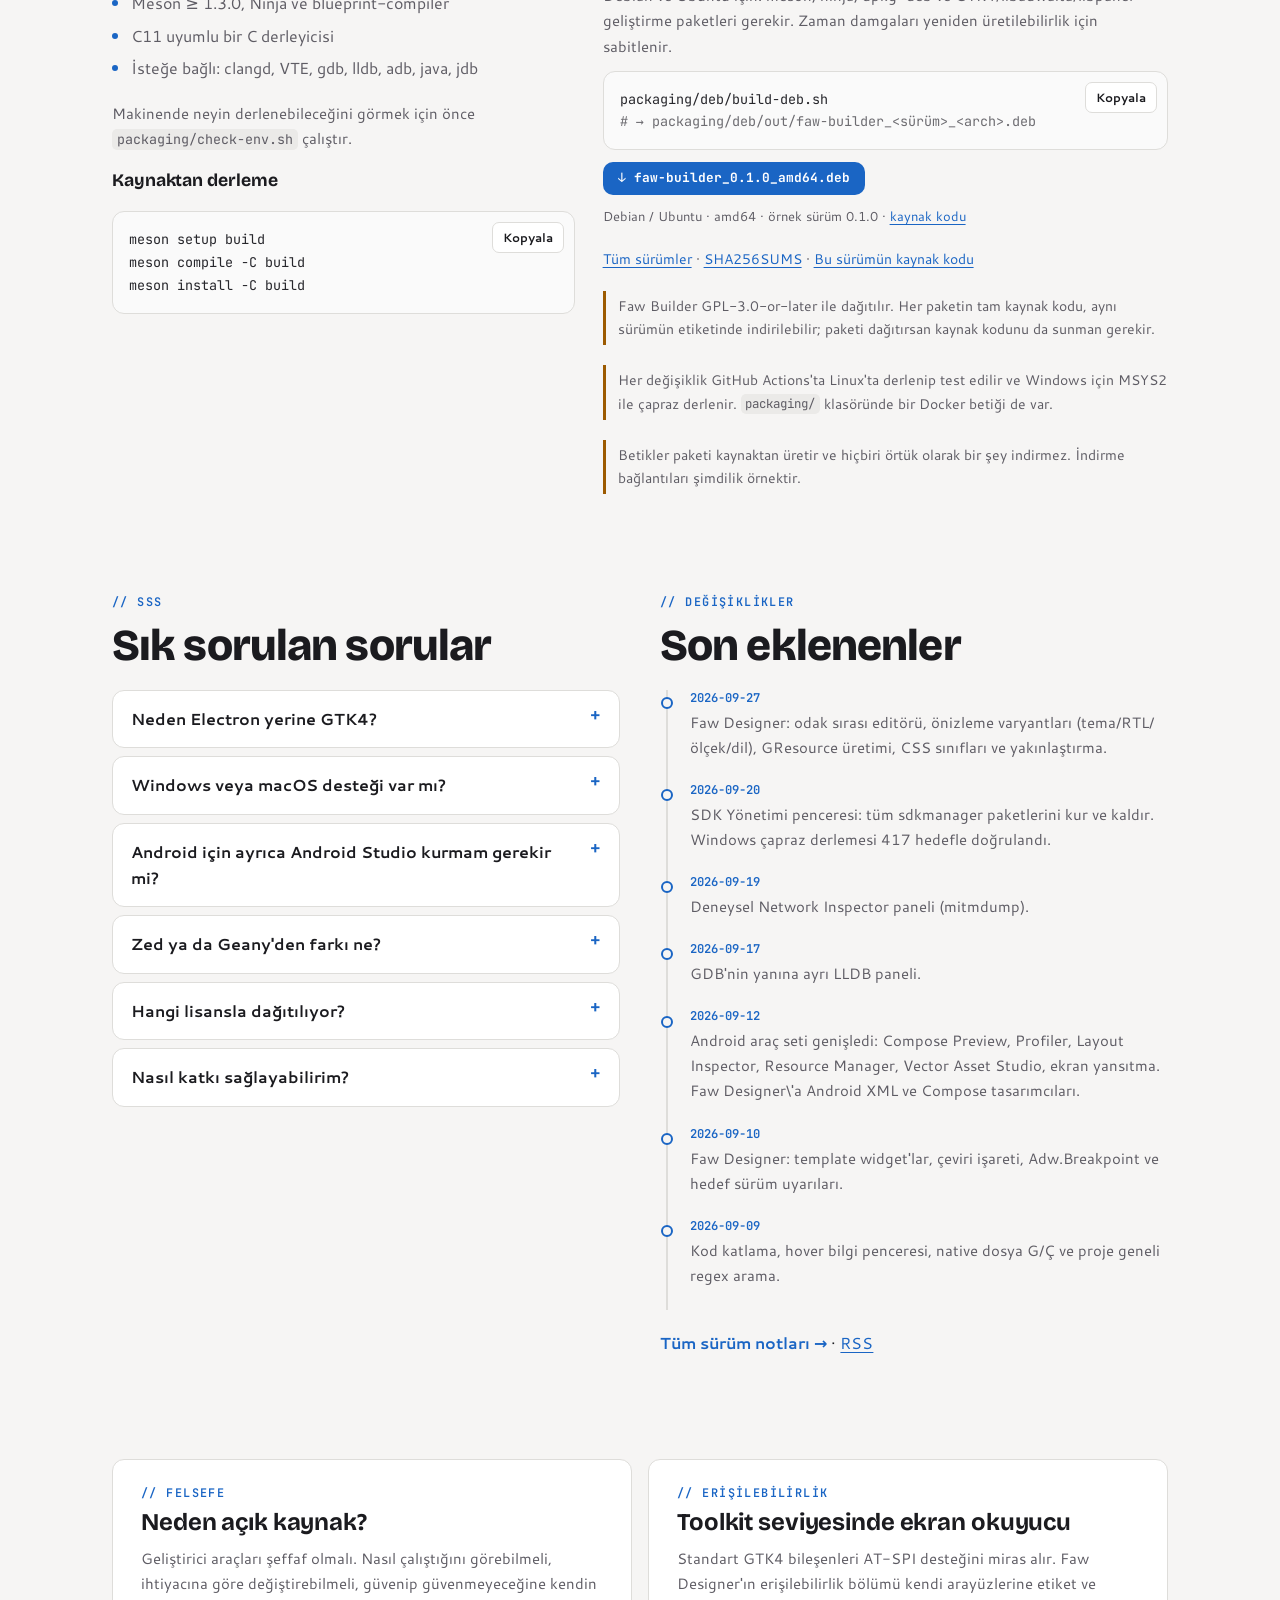
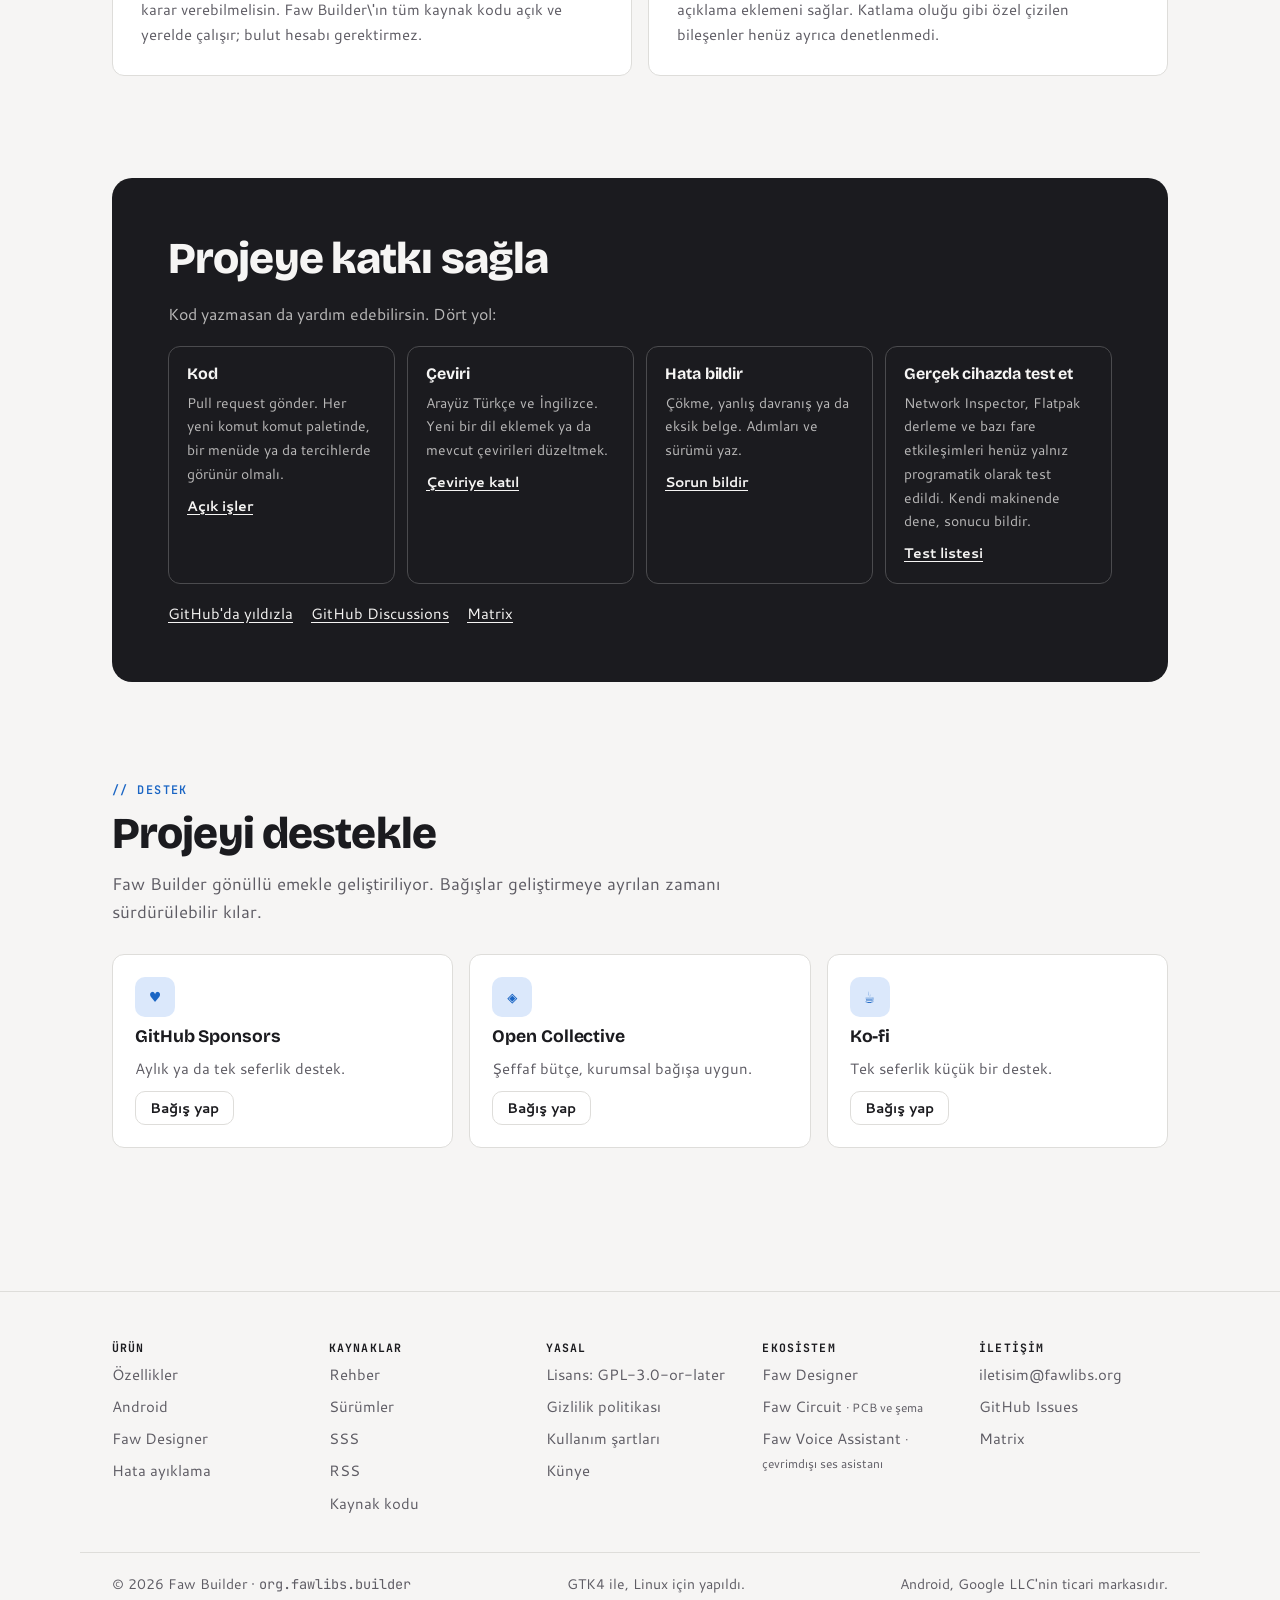
==== commit 910b874c: "Yasal: KVKK/GDPR aydınlatma metni, künye, GPL kaynak kodu bağlantıları - gizlilik.html: veri sorumlu" ====
--- a/index.html
+++ b/index.html
@@ -500,7 +500,7 @@
             <button type="button" class="copy-btn" data-copy="cmd-deb" data-i18n="install.copy">Kopyala</button></div>
           <div class="dl-row">
             <a class="btn btn-primary btn-sm" href="https://fawlibs.org/download/faw-builder_0.1.0_amd64.deb"><span aria-hidden="true">↓</span> faw-builder_0.1.0_amd64.deb</a>
-            <span class="dl-meta">Debian / Ubuntu · amd64 · <span data-i18n="install.sample">örnek sürüm</span> 0.1.0</span>
+            <span class="dl-meta">Debian / Ubuntu · amd64 · <span data-i18n="install.sample">örnek sürüm</span> 0.1.0 · <!-- ÖRNEK: sürüm etiketi --><a href="https://github.com/fawlibs/faw-builder/archive/refs/tags/v0.1.0.tar.gz" data-i18n="install.src">kaynak kodu</a></span>
           </div>
         </div>
         <div class="tabpanel" role="tabpanel" id="p-app" aria-labelledby="t-app" hidden>
@@ -510,7 +510,7 @@
             <button type="button" class="copy-btn" data-copy="cmd-app" data-i18n="install.copy">Kopyala</button></div>
           <div class="dl-row">
             <a class="btn btn-primary btn-sm" href="https://fawlibs.org/download/FawBuilder-0.1.0-x86_64.AppImage"><span aria-hidden="true">↓</span> FawBuilder-0.1.0-x86_64.AppImage</a>
-            <span class="dl-meta">x86_64 · <span data-i18n="install.sample">örnek sürüm</span> 0.1.0</span>
+            <span class="dl-meta">x86_64 · <span data-i18n="install.sample">örnek sürüm</span> 0.1.0 · <!-- ÖRNEK: sürüm etiketi --><a href="https://github.com/fawlibs/faw-builder/archive/refs/tags/v0.1.0.tar.gz" data-i18n="install.src">kaynak kodu</a></span>
           </div>
         </div>
         <div class="tabpanel" role="tabpanel" id="p-flat" aria-labelledby="t-flat" hidden>
@@ -520,7 +520,7 @@
             <button type="button" class="copy-btn" data-copy="cmd-flat" data-i18n="install.copy">Kopyala</button></div>
           <div class="dl-row">
             <a class="btn btn-primary btn-sm" href="https://fawlibs.org/download/org.fawlibs.builder.flatpak"><span aria-hidden="true">↓</span> org.fawlibs.builder.flatpak</a>
-            <span class="dl-meta">GNOME 46 runtime · <span data-i18n="install.sample">örnek sürüm</span> 0.1.0</span>
+            <span class="dl-meta">GNOME 46 runtime · <span data-i18n="install.sample">örnek sürüm</span> 0.1.0 · <!-- ÖRNEK: sürüm etiketi --><a href="https://github.com/fawlibs/faw-builder/archive/refs/tags/v0.1.0.tar.gz" data-i18n="install.src">kaynak kodu</a></span>
           </div>
         </div>
         <div class="tabpanel" role="tabpanel" id="p-win" aria-labelledby="t-win" hidden>
@@ -531,11 +531,12 @@
             <button type="button" class="copy-btn" data-copy="cmd-win" data-i18n="install.copy">Kopyala</button></div>
           <div class="dl-row">
             <a class="btn btn-primary btn-sm" href="https://fawlibs.org/download/faw-builder-0.1.0-win64.zip"><span aria-hidden="true">↓</span> faw-builder-0.1.0-win64.zip</a>
-            <span class="dl-meta">Windows · x64 · <span data-i18n="install.sample">örnek sürüm</span> 0.1.0</span>
+            <span class="dl-meta">Windows · x64 · <span data-i18n="install.sample">örnek sürüm</span> 0.1.0 · <!-- ÖRNEK: sürüm etiketi --><a href="https://github.com/fawlibs/faw-builder/archive/refs/tags/v0.1.0.tar.gz" data-i18n="install.src">kaynak kodu</a></span>
           </div>
         </div>
         <!-- TODO: Örnek indirme linkleri. Gerçek sürüm yayımlanınca dosya adlarını ve sürüm numarasını güncelle. -->
-        <p class="dl-all"><a href="https://fawlibs.org/download/" data-i18n="install.all">Tüm sürümler</a> · <a href="https://fawlibs.org/download/SHA256SUMS">SHA256SUMS</a></p>
+        <p class="dl-all"><a href="https://fawlibs.org/download/" data-i18n="install.all">Tüm sürümler</a> · <a href="https://fawlibs.org/download/SHA256SUMS">SHA256SUMS</a> · <a href="https://github.com/fawlibs/faw-builder/releases/tag/v0.1.0" data-i18n="install.srcAll">Bu sürümün kaynak kodu</a></p>
+        <p class="note" data-i18n="install.gpl">Faw Builder GPL-3.0-or-later ile dağıtılır. Her paketin tam kaynak kodu, aynı sürümün etiketinde indirilebilir; paketi dağıtırsan kaynak kodunu da sunman gerekir.</p>
         <p class="note" data-i18n="install.ci">Her değişiklik GitHub Actions'ta Linux'ta derlenip test edilir ve Windows için MSYS2 ile çapraz derlenir. <code>packaging/</code> klasöründe bir Docker betiği de var.</p>
         <p class="note" data-i18n="install.note">Betikler paketi kaynaktan üretir ve hiçbiri örtük olarak bir şey indirmez. İndirme bağlantıları şimdilik örnektir.</p>
       </div>
@@ -654,7 +655,8 @@
     <div class="footer-col"><span class="footer-heading" data-i18n="footer.legal">Yasal</span>
       <a href="https://www.gnu.org/licenses/gpl-3.0.html" rel="license noopener" data-i18n="footer.license">Lisans: GPL-3.0-or-later</a>
       <a href="gizlilik.html" data-i18n="footer.privacy">Gizlilik politikası</a>
-      <a href="kullanim-sartlari.html" data-i18n="footer.terms">Kullanım şartları</a></div>
+      <a href="kullanim-sartlari.html" data-i18n="footer.terms">Kullanım şartları</a>
+      <a href="kunye.html" data-i18n="footer.imprint">Künye</a></div>
     <div class="footer-col"><span class="footer-heading" data-i18n="footer.eco">Ekosistem</span>
       <a href="designer.html">Faw Designer</a>
       <a href="circuit.html">Faw Circuit <small class="footer-muted" data-i18n="footer.circuit">· PCB ve şema</small></a>
@@ -665,6 +667,7 @@
   <div class="wrap footer-bottom">
     <span>© 2026 Faw Builder · <span style="font-family:var(--f-mono)">org.fawlibs.builder</span></span>
     <span data-i18n="footer.made">GTK4 ile, Linux için yapıldı.</span>
+    <span data-i18n="footer.tm">Android, Google LLC'nin ticari markasıdır.</span>
   </div>
 </footer>
 
--- a/assets/site.css
+++ b/assets/site.css
@@ -426,3 +426,5 @@
   padding:10px 16px;border-radius:10px;font-weight:700;text-decoration:none;transition:top .15s}
 .skip-link:focus{top:12px}
 main:focus{outline:none}
+.prose ul{margin:0 0 12px;padding-left:1.2em;color:var(--muted);line-height:1.65;display:grid;gap:6px}
+.prose strong{color:var(--ink)}
